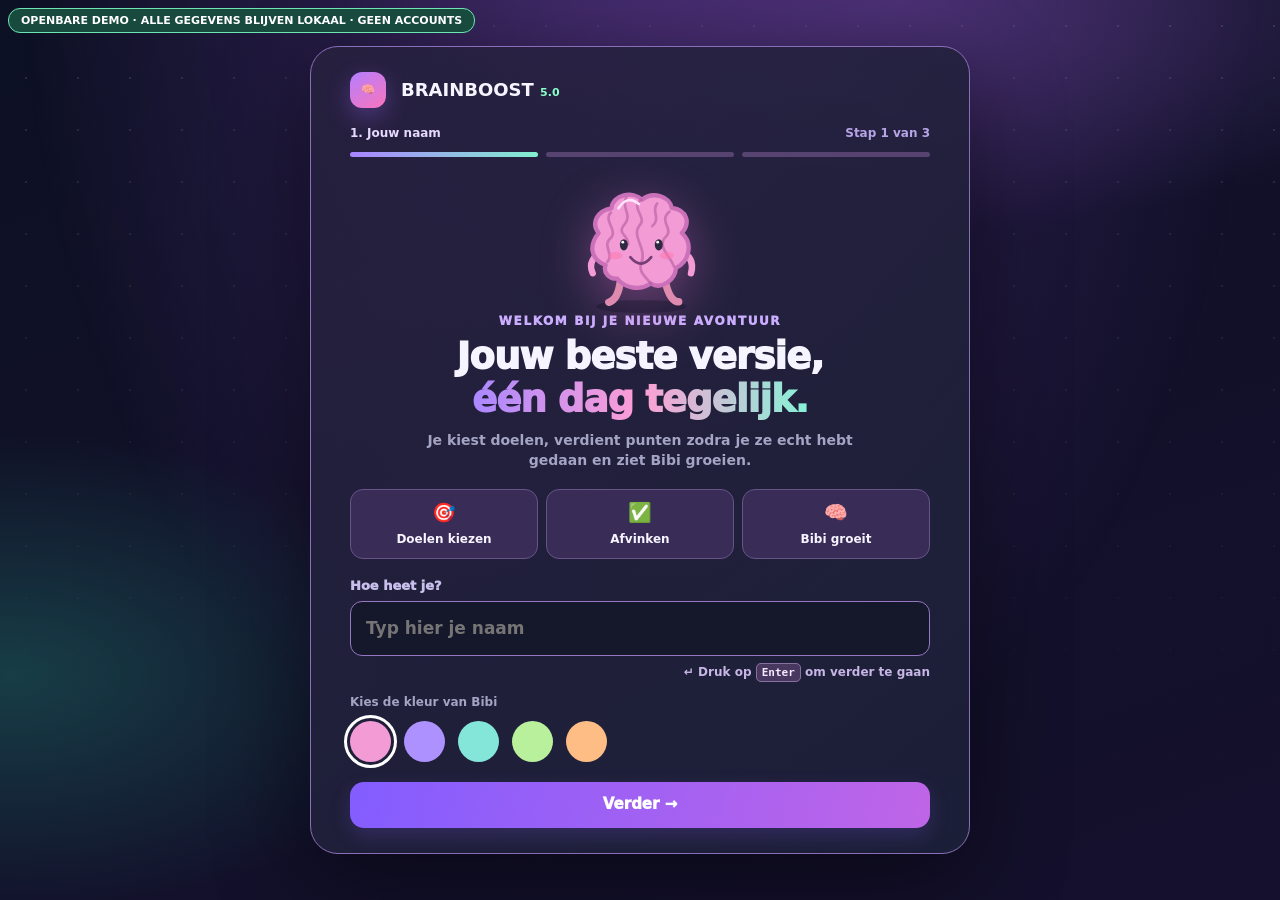
==== brainboost-demo/index.html @ 0ab645fa "Add standalone Brainboost 5.0 public demo, no account collection" ====
<!doctype html>
<html lang="nl">
<head>
<meta charset="utf-8">
<meta name="viewport" content="width=device-width,initial-scale=1,viewport-fit=cover">
<meta name="theme-color" content="#111022">
<meta name="description" content="BRAINBOOST 5.0 — Een avontuurlijke planner en gewoontegame met begrijpelijke streaks, beloningen en een persoonlijke startgids.">
<title>BRAINBOOST 5.0 — Presentatiedemo</title>
<link rel="icon" href="data:image/svg+xml,%3Csvg xmlns='http://www.w3.org/2000/svg' viewBox='0 0 64 64'%3E%3Crect width='64' height='64' rx='16' fill='%234e347c'/%3E%3Ctext x='32' y='45' font-size='40' text-anchor='middle'%3E%F0%9F%A7%A0%3C/text%3E%3C/svg%3E">
<style>


:root{--bg:#0f1020;--panel:#1d1d35;--panel2:#252442;--line:#343454;--txt:#f6f5ff;--dim:#a4a4c4;--vio:#9973ff;--pink:#ff79c2;--mint:#74eac5;--sun:#ffc66b;--red:#f584a2}
*{box-sizing:border-box}body{margin:0;color:var(--txt);background:radial-gradient(ellipse 60% 44% at 70% 0%,#362562 0%,transparent 68%),radial-gradient(ellipse 40% 45% at 0% 80%,#13364d 0%,transparent 80%),var(--bg);font:600 15px/1.45 Nunito,system-ui;min-height:100vh}button,input,select{font:inherit}button{cursor:pointer}button:focus-visible,input:focus-visible,select:focus-visible{outline:3px solid #ffc66b;outline-offset:2px}button:disabled{opacity:.45;cursor:not-allowed}h1,h2,h3,p{margin:0}h1{font-size:clamp(27px,4vw,38px);font-weight:1000;letter-spacing:-.9px}h2{font-size:23px;font-weight:1000;letter-spacing:-.4px}h3{font-size:17px;font-weight:900}.muted{color:var(--dim)}.small{font-size:12px}.chip{display:inline-flex;align-items:center;gap:6px;border:1px solid #5b506e;background:#28213f;border-radius:99px;padding:5px 12px;color:#e6d7ff;font-size:12px;font-weight:900}.pill{background:#302a51;padding:8px 14px;border-radius:40px;font-size:13px;display:inline-flex;gap:6px;align-items:center}.shell{max-width:1440px;margin:auto;display:grid;grid-template-columns:235px minmax(0,1fr);min-height:100vh}.sidebar{border-right:1px solid #ffffff13;background:#1010219a;padding:28px 16px 22px;position:sticky;top:0;height:100vh;display:flex;flex-direction:column;gap:28px}.brand{padding:4px 12px;font-size:21px;font-weight:1000;letter-spacing:-.6px}.brand b{background:linear-gradient(95deg,#ac81ff,#fb7cc1);color:transparent;background-clip:text}.brand-icon{background:linear-gradient(145deg,#b47eff,#fa75bc);display:inline-grid;place-items:center;width:36px;height:36px;border-radius:12px;margin-right:6px;box-shadow:0 8px 23px #a365ff55}.nav{display:grid;gap:8px}.nav button{border:0;background:transparent;color:#a7a4c6;text-align:left;padding:13px 15px;border-radius:14px;font-weight:900;display:flex;gap:11px;align-items:center}.nav button.active{background:linear-gradient(105deg,#54368d,#392b68);color:white;box-shadow:inset 3px 0 #c294ff}.nav button:hover:not(.active){background:#ffffff0b;color:#fff}.sidefooter{margin-top:auto;padding:16px;border:1px solid #6651955c;border-radius:18px;background:linear-gradient(130deg,#322344,#1a2d40)}main{padding:30px clamp(18px,4vw,55px) 100px;min-width:0}.header{display:flex;align-items:center;justify-content:space-between;gap:15px;margin-bottom:26px}.header-right{display:flex;gap:9px;align-items:center;flex-wrap:wrap}.avatar{width:40px;height:40px;display:grid;place-items:center;border-radius:13px;background:linear-gradient(140deg,#ff83ca,#a473ff);font-size:22px}.eyebrow{font-size:12px;color:#cbaeff;font-weight:1000;letter-spacing:1.6px;text-transform:uppercase;margin-bottom:6px}.sub{color:var(--dim);margin-top:5px}.layout{display:grid;grid-template-columns:minmax(0,1.55fr) minmax(290px,.9fr);gap:19px;margin:22px 0}.stack{display:grid;gap:18px}.card{background:linear-gradient(150deg,#24233cf0,#1b1b31f0);border:1px solid #45406280;border-radius:23px;padding:22px;box-shadow:0 15px 32px #00000023;min-width:0}.card-title{display:flex;justify-content:space-between;align-items:center;gap:12px;margin-bottom:16px}.card-title a{color:#c69bff}.button{border:0;border-radius:14px;padding:12px 19px;color:white;background:linear-gradient(105deg,#835dff,#bf65e7);font-weight:1000;box-shadow:0 8px 20px #8060f433;transition:transform .16s,filter .16s;display:inline-flex;gap:8px;align-items:center;justify-content:center}.button:hover{transform:translateY(-2px);filter:brightness(1.1)}.button.alt{background:#383454;box-shadow:none;border:1px solid #5f557f}.button.green{background:linear-gradient(105deg,#2abf9d,#40b4cf)}.button.ghost{background:transparent;color:#cbc0ee;box-shadow:none;border:1px solid #514969}.button.danger{background:#4a243c;color:#ffb6cb;box-shadow:none}.button.sm{font-size:12px;padding:8px 13px;border-radius:11px}.bar{height:13px;background:#16152d;border-radius:100px;overflow:hidden;box-shadow:inset 0 2px 4px #0004}.bar>div{height:100%;background:linear-gradient(90deg,#a16fff,#f17db5);border-radius:inherit;transition:width .55s cubic-bezier(.2,.8,.2,1);position:relative}.bar>div:after{content:'';position:absolute;inset:0;background:linear-gradient(90deg,transparent,#ffffff5d,transparent);animation:shine 3s infinite}.progress-num{font-size:29px;font-weight:1000;letter-spacing:-1px}.space{display:flex;justify-content:space-between;align-items:center;gap:8px}.brain-card{position:relative;overflow:hidden;text-align:center;background:radial-gradient(circle at 50% 35%,#5d3c86,#2a244b 60%,#222342);border:1px solid #685298;min-height:360px;display:flex;flex-direction:column;align-items:center;justify-content:center;gap:5px}.brain-card:before{content:'✦  ·   ✧    ·   ✦';position:absolute;top:25px;left:30px;color:#e5b4ff99;letter-spacing:30px;animation:twinkle 4s infinite}.brain-card:after{content:'';position:absolute;inset:auto 0 0;height:70px;background:linear-gradient(transparent,#4c376255);pointer-events:none}.mascot{width:min(265px,80%);margin:7px auto -10px;filter:drop-shadow(0 15px 26px #cd5ff266);animation:float 3.3s ease-in-out infinite;transform-origin:center}.mascot.jump{animation:jump .7s cubic-bezier(.2,.9,.2,1)}.brain-name{font-size:24px;font-weight:1000}.brain-caption{color:#dccbea;font-size:13px;max-width:245px}.health{margin-top:12px;width:86%;display:flex;gap:10px;align-items:center;color:#e6dff5;font-size:12px}.health .bar{flex:1;height:9px}.health .bar>div{background:linear-gradient(90deg,#59cdb4,#9afaaf)}.goal-list{display:grid;gap:11px}.goal{display:flex;gap:13px;align-items:center;background:#2a2945aa;border:1px solid #494467;border-radius:16px;padding:13px}.goal.done{border-color:#3c927b7d;background:#21483c66}.goal-icon{flex:0 0 45px;height:45px;border-radius:14px;background:#3a335d;display:grid;place-items:center;font-size:23px}.goal-info{min-width:0;flex:1}.goal-title{font-weight:1000;font-size:15px}.goal-info .bar{height:7px;margin-top:9px}.goal-side{display:flex;flex-direction:column;align-items:flex-end;gap:5px}.goal-side .button{white-space:nowrap}.statrow{display:flex;gap:9px;flex-wrap:wrap}.statbox{flex:1;min-width:110px;background:#2c2947;padding:15px;border-radius:14px}.statbox strong{font-size:21px;font-weight:1000;display:block}.statbox span{font-size:11px;color:var(--dim);font-weight:900}.upcoming{display:grid;gap:10px}.eventline{display:flex;gap:12px;align-items:center;padding:10px 4px;border-bottom:1px solid #ffffff12}.eventline .time{font-size:12px;width:64px;color:#bcadf9;font-weight:1000}.eventbar{height:38px;width:4px;border-radius:5px;background:var(--vio)}.eventline>div:nth-last-child(1){min-width:0}.tag{font-size:11px;background:#393254;padding:3px 9px;border-radius:20px;color:#c4b1e7}.weekday-strip{display:grid;grid-template-columns:repeat(7,minmax(0,1fr));gap:6px;margin:20px 0}.weekday{border:1px solid #47405e;color:#d8d0f2;background:#25223c;border-radius:16px;padding:12px 0;display:grid;gap:3px;text-align:center;justify-items:center}.weekday b{font-size:20px}.weekday small{font-size:11px}.weekday.selected{background:#8059e8;border-color:#bd91ff;color:white}.week-head{display:flex;gap:12px;align-items:center;justify-content:space-between}.empty{text-align:center;padding:24px;color:#a6a2c8;border:1px dashed #555071;border-radius:16px}.calendar-list{display:grid;gap:10px}.calendar-event{display:flex;gap:14px;border:1px solid #514966;background:#292641;padding:16px;border-radius:16px;align-items:center}.calendar-event .actions{margin-left:auto;display:flex;gap:6px}.iconbtn{border:1px solid #605779;background:#35304e;color:#e6dcfa;border-radius:10px;padding:6px 10px;font-weight:900}.charts{display:grid;grid-template-columns:repeat(7,1fr);align-items:end;gap:12px;height:160px;margin-top:15px}.chartcol{height:100%;display:flex;flex-direction:column;justify-content:flex-end;align-items:center;gap:7px}.chartbar{width:100%;max-width:47px;min-height:6px;border-radius:9px 9px 4px 4px;background:linear-gradient(0deg,#7151d6,#e474cf);box-shadow:0 0 15px #d26bd43a}.chartcol span{font-size:11px;color:#bbb4d6}.badges{display:grid;grid-template-columns:repeat(auto-fit,minmax(125px,1fr));gap:12px;margin-top:14px}.achievement{background:#292743;border:1px solid #514568;border-radius:17px;padding:18px 10px;text-align:center}.achievement .aicon{font-size:35px}.achievement.locked{filter:grayscale(.95);opacity:.55}.achtitle{font-weight:1000;margin-top:7px;font-size:13px}.achdesc{font-size:11px;color:var(--dim);margin-top:5px}.goal-manager{display:grid;gap:12px}.manager-line{display:flex;gap:12px;align-items:center;padding:14px;background:#272540;border-radius:14px;border:1px solid #494465}.manager-line .actions{margin-left:auto;display:flex;gap:7px}dialog{border:1px solid #7862ab;background:linear-gradient(140deg,#2a2545,#1b1d34);border-radius:24px;color:var(--txt);box-shadow:0 35px 100px #050512bc;width:min(480px,calc(100% - 28px));padding:0}dialog::backdrop{background:#060614c9;backdrop-filter:blur(5px)}.modalinner{padding:26px;display:grid;gap:14px}.field{display:grid;gap:6px}.field label{font-size:13px;font-weight:1000;color:#c9bfec}.field input,.field select{background:#15172a;border:1px solid #554d78;border-radius:12px;color:var(--txt);width:100%;padding:11px 13px;outline:none}.field input:focus,.field select:focus{border-color:#b38aff}.formrow{display:grid;grid-template-columns:1fr 1fr;gap:12px}.formactions{display:flex;justify-content:flex-end;gap:10px;margin-top:10px;flex-wrap:wrap}.notice{font-size:12px;color:#b8aed5}.onboard{min-height:100vh;max-width:900px;margin:auto;display:flex;flex-direction:column;justify-content:center;padding:30px}.onboard-head{text-align:center;margin-bottom:26px}.presetgrid{display:grid;grid-template-columns:repeat(auto-fit,minmax(200px,1fr));gap:10px}.preset{padding:18px;border:1px solid #51456b;border-radius:16px;background:#262440;color:var(--txt);text-align:left;display:flex;gap:10px;align-items:center}.preset.selected{border-color:#ab89ff;background:#403260}.preset .picon{font-size:26px}.onboard .card{max-width:860px;width:100%;margin:auto}.onboard-btn{display:flex;justify-content:space-between;align-items:center;gap:9px;margin-top:24px}.toast{position:fixed;z-index:100;top:22px;left:50%;transform:translate(-50%,-140px);padding:15px 24px;background:linear-gradient(110deg,#5d3ab5,#bf62bb);border:1px solid #d1a2ff;color:white;border-radius:17px;font-size:16px;font-weight:1000;box-shadow:0 15px 45px #0008;transition:transform .35s;pointer-events:none}.toast.show{transform:translate(-50%,0)}.confetti{position:fixed;z-index:99;left:50%;top:32%;width:10px;height:15px;border-radius:3px;pointer-events:none;animation:confetti .95s ease-out forwards}.mobile-nav{display:none}.xpfloat{position:fixed;pointer-events:none;z-index:200;top:35%;left:50%;color:#ffee8f;font-size:31px;font-weight:1000;text-shadow:0 6px 20px #000;animation:xp .95s forwards}@keyframes float{50%{transform:translateY(-10px)}}@keyframes twinkle{50%{opacity:.2}}@keyframes jump{0%,100%{transform:scale(1)}45%{transform:translateY(-25px) scale(1.12)}}@keyframes shine{0%{transform:translateX(-100%)}100%{transform:translateX(100%)}}@keyframes confetti{100%{transform:translate(var(--tx),var(--ty)) rotate(var(--rot));opacity:0}}@keyframes xp{100%{transform:translate(-50%,-100px);opacity:0}}@media(max-width:1050px){.layout{grid-template-columns:1fr 1fr}.goal{flex-wrap:wrap}.goal-side{margin-left:auto}}@media(max-width:780px){.shell{display:block}.sidebar{display:none}main{padding:20px 15px 100px}.mobile-nav{display:flex;position:fixed;bottom:0;left:0;right:0;justify-content:space-around;background:#151528f5;border-top:1px solid #62547e;padding:9px 5px max(11px,env(safe-area-inset-bottom));z-index:60;backdrop-filter:blur(15px)}.mobile-nav button{border:0;background:transparent;color:#9992b5;font-size:11px;font-weight:900;display:flex;flex-direction:column;align-items:center;gap:1px;padding:5px 8px}.mobile-nav button.active{color:#caa9ff}.mobile-nav button span{font-size:22px}.layout{grid-template-columns:1fr}.header{flex-wrap:wrap}.card{padding:17px}.brain-card{min-height:330px}.weekday-strip{gap:3px}.weekday{padding:11px 1px}.weekday b{font-size:16px}.week-head{flex-wrap:wrap}.formrow{grid-template-columns:1fr}.goal{flex-wrap:nowrap}.goal-side .button{font-size:11px;padding:8px 9px}.header-right .pill{font-size:11px;padding:7px}.statbox{min-width:90px}}
@media(prefers-reduced-motion:reduce){*,*:before,*:after{animation-duration:.01ms!important;transition-duration:.01ms!important}}

/* BRAINBOOST 2.1 — the game layer */
:root{--panel:#1f1e38;--panel2:#292644;--vio:#a87dff;--mint:#7bf2d0;--sun:#ffd27b}
body{background:radial-gradient(ellipse 55% 40% at 77% -3%,#3a245f9c,transparent 80%),radial-gradient(ellipse 38% 42% at 0% 90%,#14384d88,transparent 85%),#111022;}
body:before{content:"";position:fixed;inset:0;z-index:-1;opacity:.12;pointer-events:none;background-image:radial-gradient(#fff 1px,transparent 1px);background-size:52px 52px;mask-image:linear-gradient(to bottom,#000,transparent 90%)}
.sidebar{background:#111023e0}.brand{display:flex;align-items:center;font-size:18px;white-space:nowrap;gap:3px}.brand-icon{flex-shrink:0}.v2tag{margin-left:2px;color:#7ef0cf;background:#183c4e;border-radius:7px;padding:2px 4px;font-weight:1000}
.nav{gap:7px}.nav button{transition:background .2s,transform .2s}.nav button:hover{transform:translateX(2px)}.nav button.active{box-shadow:inset 3px 0 #e5b0ff,0 5px 23px #703aff1b}
.header{margin-bottom:20px}.header h1{font-size:clamp(26px,3.6vw,38px)}.header-right{justify-content:flex-end}.avatar{box-shadow:0 7px 24px #a673ff55}
.hero-banner{border:1px solid #9a75e77a;border-radius:22px;overflow:hidden;position:relative;background:linear-gradient(110deg,#55368c,#4c3270 45%,#224b5c);padding:22px 28px;display:flex;align-items:center;justify-content:space-between;gap:20px;box-shadow:0 15px 42px #45216c45}.hero-banner h2{margin-top:10px;font-size:clamp(19px,2.5vw,27px)}.hero-banner p{margin-top:5px;color:#e2d6ff}.floating-stars{font-size:32px;animation:float 3s infinite;white-space:nowrap;color:#cfffdf}.layout{grid-template-columns:minmax(0,1.52fr) minmax(305px,.95fr);align-items:start;margin-top:18px}
.card{background:linear-gradient(145deg,#262440ed,#1c1c34f2);border-color:#55507670;box-shadow:0 16px 40px #08071942;transition:border-color .2s}.card-title{align-items:center}.card-title h2{line-height:1.2}.card h2{font-size:21px}
.goal{transition:background .25s,border-color .25s,transform .2s}.goal:hover{transform:translateY(-1px);border-color:#8c76ac}.goal.skipped{opacity:.63}.goal .bar{height:7px;margin-top:8px}.goal-side{min-width:97px}.goal-side .button{white-space:nowrap}.goal-footer{display:flex;gap:9px;flex-wrap:wrap;margin-top:14px}.minor-btn{border:0;background:none;color:#a99ebd;font-weight:800;font-size:11px;padding:0 6px}.minor-btn:hover{color:white}.mini-success{font-size:10px;color:#87edca;font-weight:900}.section-separator{margin-top:19px;padding-top:17px;border-top:1px solid #ffffff14}.section-separator h3{font-size:15px}
.bibi-card{min-height:397px;background:radial-gradient(ellipse at 50% 35%,#7450ad77,#372959 49%,#25243f 100%);border-color:#8464b2;isolation:isolate}.brain-card:before{display:none}.brain-card:after{height:65px}.brain-badge{position:relative;z-index:3;display:inline-flex;border:1px solid #9681c6;background:#35264d;padding:6px 14px;border-radius:100px;font-size:12px;font-weight:1000;color:#ebd9ff}.room-ceiling{position:absolute;top:23px;left:28px;color:#ffcafa8c;font-size:20px;letter-spacing:24px;animation:twinkle 5s infinite}.brain-stars{position:absolute;top:70px;right:26px;color:#f4cefa88;font-size:18px;animation:float 4s infinite}.room-item{position:absolute;right:15px;bottom:76px;font-size:55px;transform:rotate(-10deg);z-index:2;filter:drop-shadow(0 9px 6px #130f2055)}.mascot{width:min(265px,89%);height:auto;max-height:265px;overflow:visible;margin:9px auto -8px;filter:drop-shadow(0 13px 25px #d76fbe6a);animation:float 3.3s ease-in-out infinite}.mascot.stage-4{filter:drop-shadow(0 0 30px #c2d3ff7c)}.mascot-body{animation:breathe 4s ease-in-out infinite;transform-origin:50% 85%;transform-box:fill-box}.mascot-arm{animation:armwave 2.6s ease-in-out infinite;transform-origin:100% 20%;transform-box:fill-box}.brain-eyes{transform-origin:50% 50%;transform-box:fill-box;animation:blink 5s infinite}.mascot.is-tired{filter:grayscale(.19)}.brain-name{font-size:26px;margin-top:6px}.brain-caption{line-height:1.45}.evo-meter{position:relative;z-index:2;display:flex;justify-content:space-between;width:88%;margin-top:11px;font-size:11px;font-weight:900;color:#d8c5eb}.health{position:relative;z-index:2}.bibi-card.compact{min-height:340px}
@keyframes breathe{50%{transform:scale(1.035,.985)}}@keyframes blink{0%,92%,100%{transform:scaleY(1)}94%{transform:scaleY(.08)}}@keyframes armwave{50%{transform:rotate(5deg)}}
.statrow{display:grid;grid-template-columns:repeat(2,minmax(0,1fr))}.statbox{min-width:0}.reward-button{width:100%;margin-top:15px;background:linear-gradient(110deg,#e07ec4,#9a75ff,#f0a871);box-shadow:0 9px 32px #b165e459}.reward-button:not(:disabled){animation:rewardpulse 3s infinite}.reward-button:disabled{opacity:.5}.reward-button:hover{filter:brightness(1.12)}@keyframes rewardpulse{50%{box-shadow:0 8px 34px #a775ff90}}
.panel-grid{display:grid;grid-template-columns:minmax(0,1.3fr) minmax(290px,.9fr);gap:18px;align-items:start}.panel-grid .stack{gap:18px}.week-head b{font-size:14px}.weekday{border-radius:13px}.weekday i{font-style:normal;font-size:7px;height:5px;color:#a887f7}.weekday.today-mark:not(.selected){border-color:#a888f7}.calendar-event{gap:12px}.calendar-event>div:nth-child(2){min-width:0}.calendar-event .eventbar{flex:0 0 5px}.event-buttons{display:flex;flex-wrap:wrap;gap:4px;max-width:180px;justify-content:end}.event-note{font-size:12px;color:#c8b2df;margin-top:4px}.done-check{color:#75edbc;border-color:#75edbc}.exam-row,.report-row{display:flex;align-items:center;justify-content:space-between;gap:13px;padding:14px 0;border-bottom:1px solid #ffffff15}.exam-row:last-child,.report-row:last-child{border-bottom:0}.exam-row .button{white-space:nowrap}.report-row b{color:#d4bcff;text-align:right}.tips{display:grid;gap:13px;margin-top:16px;color:#cdc3eb}.tips p{padding-left:8px;border-left:3px solid #8264a8;font-size:13px}.field select,.field textarea{background:#15172a;border:1px solid #554d78;border-radius:12px;color:var(--txt);width:100%;padding:11px 13px;outline:none}.field textarea{resize:vertical;font:inherit}.focus-panel .timer-display{font-size:clamp(48px,6vw,68px)}.timer-box{background:linear-gradient(120deg,#38275f,#242e56);border:1px solid #7462a1;border-radius:19px;padding:19px;display:grid;justify-items:center;gap:10px;margin-top:17px}.timer-display{font-size:48px;font-family:'Space Grotesk',Nunito,monospace;font-weight:700;font-variant-numeric:tabular-nums;letter-spacing:2px;color:#d8c9ff;text-shadow:0 0 20px #9a7dff75}.timer-box.compact{padding:10px;margin-top:12px}.timer-box.compact .timer-display{font-size:33px}.timer-actions{display:flex;gap:9px}.focus-modes{display:flex;gap:6px;margin:15px 0;flex-wrap:wrap}.focus-chip{border:1px solid #65547c;background:#2c2646;border-radius:10px;padding:9px 10px;color:#b6abd0;font-size:12px;font-weight:1000}.focus-chip.active{background:#7654d5;color:white;border-color:#b48aff}.focus-chip:disabled{opacity:.35}.focus-compact .card-title{margin-bottom:8px}
.quest-hero{display:flex;align-items:center;justify-content:space-between;gap:22px;min-height:160px;background:linear-gradient(118deg,#4e2e80,#272d60,#23515b);margin-bottom:18px;border-color:#745ab1}.quest-hero h2{font-size:clamp(22px,2.5vw,29px);max-width:530px}.quest-hero p{margin-top:10px}.quest-hero-art{font-size:75px;filter:drop-shadow(0 15px 15px #0006);animation:float 3.3s infinite}.mission-card{display:flex;align-items:center;gap:13px;background:#292643;border:1px solid #4c476e;border-radius:17px;padding:14px;margin-bottom:10px}.mission-card.claimed{background:#244b427c;border-color:#378c7c}.mission-icon{width:46px;height:46px;flex:0 0 46px;border-radius:16px;background:#403563;display:grid;place-items:center;font-size:23px}.mission-text{flex:1;min-width:0}.mission-text b{font-size:15px}.mission-text p{margin:3px 0 8px}.mission-progress{display:flex;align-items:center;gap:9px}.mission-progress span{font-size:11px;color:#d1b9ec;white-space:nowrap}.mission-progress .bar{height:7px;flex:1}.mission-reward{display:flex;flex-direction:column;align-items:flex-end;gap:4px;min-width:92px}.mission-reward span{font-size:12px;font-weight:1000;color:#f7d1f0}.mission-reward .button{padding:6px 10px;font-size:11px}.treasure-card{text-align:center;background:radial-gradient(circle at 40% 0%,#7046ae99,#30254a 65%,#232440);border-color:#9d6dcb}.treasure-card .bar{margin:10px 0}.treasure-symbol{font-size:80px;display:block;animation:float 3s infinite;filter:drop-shadow(0 16px 18px #ff6fca55)}.treasure-card h2{margin-bottom:11px}.treasure-card p{color:#d1c5e9;font-size:13px;margin-bottom:16px}.treasure-card .space{margin:7px 0}
.shop-grid{display:grid;grid-template-columns:repeat(2,minmax(0,1fr));gap:11px}.shop-item{display:flex;flex-direction:column;gap:7px;align-items:center;text-align:center;border:1px solid #504567;border-radius:16px;background:#2a2544;padding:16px 10px}.shop-item.equipped{background:#244a427d;border-color:#5fe4b0}.shop-emoji{font-size:45px;filter:drop-shadow(0 7px 8px #110d2266)}.shop-item strong{font-size:13px}.shop-item p{flex:1;font-size:11px}.shop-item .button{width:100%;padding:8px 6px}.evolutions{display:grid;gap:8px;margin-top:15px}.evolution{display:flex;align-items:center;gap:13px;padding:12px;background:#302746;border:1px solid #6b5684;border-radius:14px}.evolution>span{font-size:24px}.evolution>div:nth-child(2){flex:1}.evolution.locked{opacity:.49;filter:grayscale(.7)}
.stats-grid{display:grid;grid-template-columns:repeat(4,minmax(0,1fr));gap:12px;margin-bottom:17px}.statbox.big{padding:20px;border:1px solid #514666;background:linear-gradient(145deg,#2d254c,#222340);border-radius:19px}.statbox.big strong{font-size:clamp(19px,3vw,28px)}.chartbar.neutral{background:#665c7e!important;box-shadow:none}.charts.tall{grid-template-columns:repeat(14,minmax(0,1fr));height:160px;gap:6px}.charts.tall .chartcol span{font-size:10px}.heatmap{display:grid;grid-template-columns:repeat(10,1fr);gap:7px;margin-top:17px}.heat{width:100%;aspect-ratio:1;border-radius:7px;background:#302943;border:1px solid #483e65}.heat.perfect{background:#71ecc6;border-color:#b0ffe7}.heat.medium{background:#a88aff;border-color:#d4bfff}.heat.low{background:#765688}.heat.rest{background:#ffcd83}.heat.future{opacity:.2}.heat-legend{display:flex;align-items:center;gap:7px;margin-top:12px;font-size:10px;color:#c3b3de}.heat-legend .heat{width:13px;height:13px}.week-progress{margin-top:14px}.week-progress .bar{margin-top:9px;height:9px}.week-progress strong{font-size:13px}.goal-manager-item{display:flex;align-items:center;gap:12px;background:#2a2745;border:1px solid #514667;padding:12px;border-radius:16px}.goal-manager-item .goal-icon{flex:0 0 43px}.goal-manager-item b{font-size:14px}.setting-row{display:flex;justify-content:space-between;gap:12px;align-items:center;padding:15px 0;border-bottom:1px solid #ffffff12}.setting-row:last-child{border-bottom:0}.setting-row .button{flex-shrink:0}.app-footer{text-align:center;margin:45px 0 0;font-size:12px;color:#9188ab}.app-footer span{color:#be9cff}
.level-reveal,.chest-reveal{text-align:center;display:grid;justify-items:center;gap:11px}.chest-reveal .treasure-icon{font-size:100px;animation:float 2s infinite}.big-gradient{font-size:42px;font-weight:1000;background:linear-gradient(90deg,#8aefc2,#ffd9a5,#e49cff);background-clip:text;color:transparent}.level-reveal h2{font-size:36px;color:#ffe2a6}.chest-reveal h2{font-size:29px}.level-reveal p,.chest-reveal p{max-width:340px}.level-reveal .formactions,.chest-reveal .formactions{justify-content:center}
.onboard-bg{min-height:100vh;display:grid;place-items:center;padding:32px 15px;background:radial-gradient(ellipse at 50% -20%,#583388a6,transparent 70%)}.onboard-card{width:min(650px,100%);border:1px solid #896eb8;border-radius:28px;padding:25px clamp(18px,5vw,39px);background:linear-gradient(140deg,#27213fdc,#1c2038f4);box-shadow:0 30px 95px #0007}.onbrand{display:flex;align-items:center;gap:9px;font-weight:1000;font-size:18px}.onbrand span{font-size:11px;color:#8bffcb}.stepper{display:flex;gap:8px;margin:19px 0}.stepper span{height:5px;border-radius:5px;background:#56436f;flex:1}.stepper .active{background:linear-gradient(90deg,#a984ff,#81f0cf)}.on-hero{text-align:center;margin:10px 0 23px}.on-hero h1{font-size:clamp(28px,5vw,37px);line-height:1.15}.on-hero p{margin:12px auto;max-width:460px}.on-mascot{display:flex;justify-content:center}.on-mascot .mascot{margin:0 0 -7px;width:180px}.grad-text{background:linear-gradient(90deg,#a988ff,#fe9ed5,#86f2d6);color:transparent;background-clip:text}.color-choices{display:flex;gap:13px;margin:10px 0}.color-opt{border:3px solid transparent;border-radius:50%;height:41px;width:41px}.color-opt.selected{outline:3px solid #fff;outline-offset:3px}.preset-list{display:grid;gap:9px;margin:15px 0}.preset{padding:12px 16px}.preset>span{font-size:27px}.preset>div{flex:1}.preset>i{font-weight:1000;font-style:normal;font-size:19px}.preset.picked{background:#423365;border-color:#b28aff}.on-perks{display:flex;justify-content:center;gap:7px;flex-wrap:wrap;margin:14px 0}.on-perks span{background:#3d3258;border-radius:99px;padding:7px 13px;font-size:12px}.onboard-btn{margin-top:20px}
@media(max-width:1100px){.panel-grid{grid-template-columns:1fr}.stats-grid{grid-template-columns:repeat(2,minmax(0,1fr))}.hero-banner{padding:20px}.layout{grid-template-columns:1fr}.bibi-card{min-height:360px}}
@media(max-width:780px){.mobile-nav{gap:0;padding:7px 2px max(8px,env(safe-area-inset-bottom))}.mobile-nav button{flex:1;min-width:0;padding:4px 0;font-size:9px;line-height:1.2}.mobile-nav button span{font-size:19px}.header{gap:9px}.header-right{justify-content:flex-start}.header h1{font-size:29px}.hero-banner{padding:16px}.floating-stars{font-size:20px}.hero-banner .chip{font-size:10px}.hero-banner h2{font-size:21px}.hero-banner p{font-size:12px}.goal{gap:9px;padding:11px}.goal-icon{flex:0 0 39px;height:39px;font-size:20px}.goal-title{font-size:13px}.goal-info{flex-basis:130px}.goal-side{min-width:79px}.goal-side .button{padding:7px 9px;font-size:10px}.mission-card{gap:8px;padding:10px}.mission-icon{flex:0 0 38px;width:38px;height:38px;font-size:18px}.mission-text b{font-size:13px}.mission-reward{min-width:75px}.mission-reward .button{font-size:10px}.calendar-event{flex-wrap:wrap}.event-buttons{width:100%;max-width:none;justify-content:flex-end}.stats-grid{gap:7px}.statbox.big{padding:13px}.statbox.big strong{font-size:18px}.statbox.big span{font-size:10px}.shop-grid{grid-template-columns:repeat(2,minmax(0,1fr))}.quest-hero-art{font-size:48px}.hero-banner .floating-stars{display:none}}
@media(max-width:420px){.card{padding:13px}.formrow{grid-template-columns:1fr}.weekday{padding:9px 0}.weekday b{font-size:14px}.week-head{gap:5px}.week-head b{font-size:12px}.week-head .button{padding:7px 8px;font-size:10px}.goal{flex-wrap:wrap}.goal-info{flex-basis:calc(100% - 55px)}.goal-side{margin-left:49px;width:calc(100% - 49px);flex-direction:row;align-items:center}.goal-side .button{flex:1}.goal-footer .button{font-size:10px}.hero-banner .chip{padding:4px 8px}.header-right .pill{padding:6px}.onboard-card{padding:19px}.shop-grid{gap:7px}.shop-item{padding:13px 5px}.shop-item strong{font-size:12px}}
@media(prefers-reduced-motion:reduce){.mascot,.mascot-body,.brain-eyes,.mascot-arm,.reward-button,.floating-stars{animation:none!important}}

@keyframes breathe{0%,100%{transform:scale(var(--evo,1))}50%{transform:scale(calc(var(--evo,1) * 1.035),calc(var(--evo,1) * .985))}}


/* BRAINBOOST 2.1 — first run clarity and friendly, auditable streaks */
.hero-banner.hide-for-guide,.quiet-start{display:none!important}
.onboard-card{width:min(660px,100%)}.on-step-label{display:flex;justify-content:space-between;gap:10px;font-size:12px;color:#b7a5e7;margin-top:17px}.on-step-label strong{color:#e6dbff}.stepper{margin:9px 0 18px}.on-hero-compact{margin:3px 0 18px}.on-hero-compact .on-mascot .mascot{width:145px}.on-hero-compact p{margin:9px auto;font-size:14px}.on-how{display:grid;grid-template-columns:repeat(3,1fr);gap:8px;margin:12px 0 18px}.on-how>div{border:1px solid #675488;border-radius:13px;background:#392c57;padding:9px;display:flex;flex-direction:column;align-items:center;gap:5px;font-size:19px}.on-how b{font-size:12px;text-align:center}.onboard-card .field input#onname{font-size:17px;font-weight:900;padding:14px 15px;border-color:#9776c2}.enter-hint{color:#c8b6e6;text-align:right;font-size:12px;margin:8px 0}.enter-hint kbd{font:900 11px/1.5 monospace;border:1px solid #86709f;background:#48375f;border-radius:5px;padding:2px 5px;color:#f4e9ff}.on-tip{padding:13px 15px;background:#2d3351;border:1px solid #6d749b70;border-radius:14px;color:#dad7fb;font-size:13px;line-height:1.5;margin:13px 0}.on-selected{font-size:13px;color:#86efc9;font-weight:900}.on-instructions{display:grid;gap:11px;margin:15px 0}.on-instructions>div{display:flex;align-items:center;gap:13px;background:#302a4d;border:1px solid #705b91;border-radius:15px;padding:12px 13px}.on-instructions>div>span{flex:0 0 34px;height:34px;border-radius:50%;background:linear-gradient(125deg,#8d64ff,#52c9b2);display:grid;place-items:center;font-weight:1000}.on-instructions b{display:block;font-size:14px}.on-instructions p{font-size:12px;color:#cbbfe3;margin-top:2px}.onboard-btn{display:flex;gap:10px}.onboard-btn .on-next{flex:1}.help-trigger{border:1px solid #8874ae;color:#efe4ff;font-size:18px;font-weight:1000;cursor:pointer}.help-trigger:hover{filter:brightness(1.12)}.streak-head{border:1px solid #8b6182;color:#ffe5f1;font-weight:900;cursor:pointer}.streak-head:hover{background:#55334e}.streak-head-arrow{font-size:11px;opacity:.7}
.getting-started{margin-bottom:15px;background:linear-gradient(118deg,#3d3173 0%,#263d56 100%);border-color:#9685df}.start-top{display:flex;justify-content:space-between;align-items:center;gap:8px}.start-dismiss{font-size:12px}.start-head{display:flex;align-items:center;justify-content:space-between;gap:16px;margin:8px 0 16px}.start-head h2{font-size:clamp(21px,2.3vw,26px)}.start-head p{font-size:13px;color:#ddd5fa;margin-top:7px}.start-bubble{font-size:40px}.start-steps{display:grid;grid-template-columns:repeat(3,minmax(0,1fr));gap:9px}.start-step{background:#1e254b77;border:1px solid #8279a88c;border-radius:13px;padding:11px;display:flex;gap:8px;align-items:start}.start-step>span{background:#674faf;border-radius:50%;width:24px;height:24px;flex:0 0 24px;display:grid;place-items:center;font-size:12px;font-weight:1000}.start-step.current{border-color:#75eccc;background:#1f4a5670}.start-step b{font-size:12px;display:block;line-height:1.25}.start-step small{display:block;font-size:11px;color:#c5bde9;margin-top:4px;line-height:1.35}.start-actions{display:flex;flex-wrap:wrap;gap:9px;margin-top:15px}.start-actions .button{font-size:12px;padding:10px 13px}.hero-banner{min-height:94px;padding:14px 20px}.hero-banner h2{margin-top:5px}.hero-banner p{font-size:12px}.hero-banner .hero-cta{white-space:nowrap;border-color:#c8a6e0}.goal-highlight{outline:3px solid #80efd2;outline-offset:3px;scroll-margin-top:22px;animation:goalhighlight 1.6s ease}.goal-highlight .goal:first-of-type{border-color:#7ef4c7}@keyframes goalhighlight{0%,100%{box-shadow:0 0 0 #8ad9c000}50%{box-shadow:0 0 27px #75f1cd88}}
.streak-card{background:linear-gradient(135deg,#332645,#222c46);border:1px solid #9777a5}.streak-card .card-title{margin-bottom:8px}.help-round{width:30px;height:30px;border-radius:50%;background:#49385e;color:#e9d3ff;border:1px solid #8d6c9c;font-weight:900}.streak-main{display:flex;justify-content:space-between;gap:10px;align-items:center}.streak-main strong{font-size:40px;letter-spacing:-2px;line-height:1.1;color:#ffe0a4}.streak-main strong small{font-size:14px;letter-spacing:0;font-weight:800;color:#ded1ef}.streak-flame{font-size:42px;filter:drop-shadow(0 6px 12px #df8d7470)}.streak-status{font-size:12px;line-height:1.5;color:#d9cbed;min-height:39px;margin:9px 0 13px}.streak-status.done{color:#8ff6c5}.streak-status.paused{color:#ffe0a7}.streak-week{display:grid;grid-template-columns:repeat(7,minmax(0,1fr));gap:6px}.streak-day{text-align:center;background:#2a2a47;border:1px solid #55516e;border-radius:11px;padding:8px 2px;min-width:0}.streak-day small{display:block;font-size:10px;color:#afa7c5;font-weight:900}.streak-day b{display:grid;place-items:center;margin:5px auto 0;width:26px;height:26px;border-radius:50%;background:#443858;font-size:16px}.streak-day.done{border-color:#47b898;background:#1b53495c}.streak-day.done b{background:#38a98e;color:#f2fff8}.streak-day.missed b{background:#613449;color:#ffb4c5}.streak-day.paused b{color:#ffdb9a;background:#68543e}.streak-day.current-day{box-shadow:inset 0 -2px #dcc3ff}.streak-milestone{margin:17px 0 8px;font-size:12px}.streak-milestone strong{color:#ffe4a3}.streak-card .bar>div{background:linear-gradient(90deg,#f8b86d,#fe7dac)}.streak-footer{display:flex;justify-content:space-between;gap:10px;margin:14px 0 4px;font-size:11px;color:#d3c0e2}.weekly-tip{border-top:1px solid #ffffff16;font-size:11px;color:#bddfd3;padding-top:11px;margin-top:10px;line-height:1.5}.streak-claim{font-size:12px;margin-top:13px}.streak-link{display:block;margin:12px 0 0 auto;background:none;border:0;color:#d6b5ff;font-size:12px;font-weight:900}.streak-link:hover{text-decoration:underline}.stats-streak-intro{display:grid;grid-template-columns:minmax(0,1fr) minmax(0,1.1fr);align-items:stretch;gap:18px;margin-bottom:18px}.stats-streak-intro>.card{height:100%}.stats-streak-rules>p{font-size:13px;line-height:1.55;margin:10px 0}.stats-streak-rules .report-row{padding:11px 0;font-size:13px}.stats-streak-rules .notice{margin:14px 0}.help-modal>h2{margin:8px 0}.help-modal>.muted{margin-bottom:12px}.help-list{display:grid;gap:10px;margin:12px 0}.help-list>div{background:#322c4e;border:1px solid #524b78;border-radius:13px;padding:12px 13px;font-size:13px}.help-list b{color:#f5e8ff}.help-list p{margin-top:5px;color:#c7bce1;font-size:12px}.extras-card{opacity:.96}
@media(max-width:1100px){.stats-streak-intro{grid-template-columns:1fr}}
@media(max-width:780px){.start-steps{grid-template-columns:1fr}.start-step{padding:9px 11px}.start-step small{margin-top:2px}.start-head{margin-bottom:13px}.hero-banner{flex-wrap:wrap;gap:10px}.hero-banner .hero-cta{padding:8px 12px}.start-bubble{font-size:30px}.streak-week{gap:4px}.streak-day{padding:5px 1px}.streak-day b{width:23px;height:23px}.streak-main strong{font-size:34px}.start-actions .button{flex:1}.on-how{gap:6px}.on-how b{font-size:11px}}
@media(max-width:420px){.on-instructions>div{padding:10px}.on-hero-compact .on-mascot .mascot{width:125px}.on-how>div{padding:7px 4px}.on-selected{font-size:12px}.start-head h2{font-size:20px}.start-actions .button{font-size:11px}.streak-status{font-size:11px}.streak-footer{flex-wrap:wrap}.stats-streak-rules{padding:15px}}


/* 2.1.1 — Browsers that block scripts can now display a readable explanation. */
#script-check{display:grid;place-items:center;min-height:100vh;padding:24px;position:relative;z-index:4}
.compat-note{max-width:560px;background:#27223f;border:1px solid #876caa;border-radius:24px;padding:26px;text-align:center;color:#f6f5ff;box-shadow:0 20px 75px #0006}
.compat-note h2{margin:0 0 10px;font-size:24px}.compat-note p{font-size:15px;color:#d7cbea;line-height:1.65}
.compat-note strong{color:#a5f4d9}


/* Brainboost 2.2 — Adventure and gamefeel */
:root{--vio:#9b7bff;--pink:#ff86d5;--mint:#80efd0}
body{background:radial-gradient(ellipse 48% 30% at 58% 0%,#4a29799c 0%,transparent 85%),radial-gradient(ellipse 60% 50% at 90% 65%,#152b52aa,transparent 84%),var(--bg)}
.shell main{max-width:1380px}
.sidebar{background:#100f22d4}
.sidebar .brand{letter-spacing:-.9px}
.button:active{transform:translateY(0) scale(.96)}
.goal{transition:transform .22s ease,border-color .22s ease,box-shadow .22s ease}
.goal:hover{border-color:#8a6ac8;transform:translateY(-1px)}
.goal-highlight{outline:3px solid #88efc2!important;box-shadow:0 0 0 6px #88efc233!important}
.goal.done{box-shadow:inset 4px 0 #57d9aa}
.bibi-card{background:radial-gradient(circle at 50% 36%,#9267d570,#4a325e7d 53%,#1f2548 100%);border:1px solid #8c69d4}
.bibi-card .brain-name{margin-top:3px}
.bibi-card .mascot{filter:drop-shadow(0 24px 18px #e66ee04a)}
.buddy-talk{position:relative;z-index:2;border-radius:13px;border:1px solid #aa8dc280;background:#292340c9;color:#e9dcff;font-size:12px;line-height:1.45;max-width:270px;padding:9px 13px;margin:3px 10px 7px;box-shadow:0 7px 18px #0905214d}
.buddy-pop{animation:buddy-pop .35s ease-out}
@keyframes buddy-pop{0%{transform:scale(.88);opacity:.4}70%{transform:scale(1.045)}100%{transform:scale(1);opacity:1}}
.buddy-hifive{background:linear-gradient(95deg,#643fdc,#9b57d9);font-size:12px;padding:8px 16px;margin:2px auto 8px;box-shadow:0 6px 18px #8058cf66;border:1px solid #ab81f3}
.bibi-card .health{margin-top:10px}
.day-quest{margin:0 0 18px;padding:23px 25px 18px;background:radial-gradient(ellipse 56% 90% at 100% 0%,#42c9b644,transparent),linear-gradient(110deg,#482776,#303d79 68%,#20585f);border:1px solid #8f7ce4;box-shadow:0 19px 48px #120b3f52,inset 0 1px 0 #ffffff33;overflow:hidden;position:relative}
.day-quest:after{content:'✦  ✧   ✦';position:absolute;right:24px;top:43px;font-size:19px;color:#d7eaff8a;letter-spacing:20px;pointer-events:none}
.quest-topline{display:flex;justify-content:space-between;align-items:center;gap:12px;margin-bottom:13px;position:relative;z-index:2}
.quest-topline .eyebrow{color:#baffeb;margin:0}.quest-topline .chip{background:#1b274c88;color:#f6ebff;border-color:#ffffff40}
.quest-main{display:flex;align-items:center;justify-content:space-between;gap:16px;position:relative;z-index:2}
.quest-leading{display:flex;align-items:center;gap:16px;min-width:0}.quest-leading h2{font-size:clamp(20px,2.6vw,29px);line-height:1.2}.quest-leading p{color:#ddd6f7;font-weight:700;font-size:13px;margin-top:5px;max-width:460px}
.quest-emblem{font-size:39px;display:grid;place-items:center;flex:0 0 62px;height:62px;background:#ffffff24;border:1px solid #ffffff4f;box-shadow:inset 0 1px 0 #fff3,0 4px 20px #ad9fff35;border-radius:18px;animation:float 3s ease-in-out infinite}
.quest-big-cta{flex-shrink:0;max-width:275px;text-align:center;min-height:49px;white-space:normal;padding:10px 16px;box-shadow:0 13px 28px #0ca89766}
.quest-steps{display:grid;grid-template-columns:repeat(3,minmax(0,1fr));gap:9px;margin:19px 0 11px;position:relative;z-index:2}
.quest-step{display:grid;grid-template-columns:30px minmax(0,1fr);grid-template-rows:auto auto;align-items:center;gap:0 7px;background:#17204963;border:1px solid #c5bbff42;border-radius:13px;padding:10px;min-width:0;color:#b9b7d5}
.quest-step>span{grid-row:span 2;display:grid;place-items:center;border-radius:9px;width:30px;height:30px;background:#332c62;font-weight:1000;font-size:14px;color:#d9c6ff}
.quest-step>b{font-size:12px;white-space:nowrap;overflow:hidden;text-overflow:ellipsis;color:#f7f3ff}
.quest-step>small{font-size:11px;color:#c9bfe1}
.quest-step.reached{border-color:#7aeacba6;background:#215b6580;color:white}
.quest-step.reached>span{background:linear-gradient(130deg,#8afadd,#c1ff8a);color:#183b45}
.day-bottom{display:flex;align-items:center;justify-content:space-between;gap:10px;margin-top:11px;position:relative;z-index:2}
.day-bottom>div{display:flex;align-items:center;gap:10px;flex-wrap:wrap}
.day-bottom .muted{color:#e8def8}
.day-bottom .minor-btn{color:#d8f8ef;text-decoration:underline;text-underline-offset:3px}
.star-pips{display:inline-flex;gap:3px;color:#685a8e;font-size:18px}
.star-pips span.lit{color:#fff1a9;filter:drop-shadow(0 0 7px #ffdc7e8a)}
.reward-pulse{border:1px solid #d8b46a60;background:linear-gradient(125deg,#302748,#262a46)}
.reward-progress{display:flex;gap:15px;align-items:center}
.reward-progress strong{font-size:14px}
.gift-symbol{flex:0 0 62px;height:62px;display:grid;place-items:center;font-size:37px;border:1px solid #f9d09a7b;background:linear-gradient(135deg,#624183,#554269);border-radius:18px;box-shadow:0 5px 16px #ad8eff4f;animation:float 3.8s infinite}
.reward-full{width:100%;margin-top:14px}.reward-dots{display:flex;gap:7px;margin-top:10px}
.reward-dot{width:21px;height:8px;border:1px solid #705b79;border-radius:99px;background:#1a1730}
.reward-dot.fill{background:#ffe0a3;box-shadow:0 0 9px #ffc86b75}
.score-mini{background:#29253e}
.tiny-focus-action{display:flex;gap:8px;align-items:center;flex-wrap:wrap;margin:12px 0}
.tiny-focus-action .button{background:linear-gradient(115deg,#16ac9d,#31b4c1)}
.journey-card{margin-bottom:19px;background:radial-gradient(ellipse at 85% 0%,#8a60db48,transparent 55%),#24233e;overflow:hidden;border:1px solid #685fa5}
.journey-description{margin-bottom:18px}
.path-line{display:grid;grid-template-columns:repeat(6,minmax(0,1fr));position:relative;gap:7px;z-index:0;margin-top:8px}
.path-line:before{content:'';position:absolute;z-index:-1;left:8%;right:8%;top:26px;height:4px;background:linear-gradient(90deg,#85e3c4,#a27bff,#4f4872);border-radius:30px}
.path-node{text-align:center;min-width:0;display:grid;justify-items:center;gap:6px;position:relative}
.path-orb{width:55px;height:55px;border-radius:18px;display:grid;place-items:center;background:linear-gradient(135deg,color-mix(in srgb,var(--world-color) 45%,#282345),#25243e);box-shadow:0 6px 16px #0003;border:1px solid var(--world-color);font-size:27px;transition:transform .22s ease}
.path-node.playing .path-orb{transform:translateY(-4px) scale(1.08);box-shadow:0 0 28px color-mix(in srgb,var(--world-color) 55%,transparent),0 4px 15px #0003}
.path-node.locked .path-orb{filter:grayscale(.85);opacity:.48;border-color:#6a6381}
.path-node.locked{opacity:.75}
.path-node b{font-size:11px;color:#f2eaff;line-height:1.2}
.path-node small{font-size:10px;color:#bcb3d0}
.app-footer{opacity:.75}
@media(max-width:900px){.quest-main{flex-wrap:wrap}.quest-big-cta{max-width:none;width:100%}}
@media(max-width:780px){.day-quest{padding:15px}.quest-leading{gap:10px}.quest-leading h2{font-size:21px}.quest-leading p{font-size:12px}.quest-emblem{flex:0 0 48px;height:48px;font-size:29px}.quest-topline .chip{font-size:10px;padding:5px 7px}.quest-step{padding:7px 5px;grid-template-columns:21px 1fr;gap:0 4px}.quest-step>span{width:21px;height:26px;border-radius:8px;font-size:11px}.quest-step>b{font-size:10px}.quest-step>small{font-size:9px}.day-bottom .muted{font-size:10px}.path-line{grid-template-columns:repeat(3,minmax(0,1fr));row-gap:20px}.path-line:before{display:none}.path-orb{width:49px;height:49px}.bibi-card .buddy-talk{max-width:300px}}
@media(max-width:390px){.quest-emblem{display:none}.quest-steps{gap:4px}.quest-step{padding:6px 4px}.quest-step>span{display:none}.quest-step{grid-template-columns:1fr}.quest-step>b{font-size:10px}}
@media(prefers-reduced-motion:reduce){.quest-emblem,.gift-symbol{animation:none!important}}


/* BRAINBOOST 3.0 — premium arcade layer. Offline, no external dependencies. */
:root{--mint:#79efc7;--vio:#a785ff;--panel:#211d39;--panel2:#2d254a}
body{background:radial-gradient(circle at 77% -18%,#63388b66 0,transparent 43%),radial-gradient(circle at 4% 70%,#123d5369 0,transparent 36%),#0e1023}
.card{border-color:#70609455;box-shadow:0 16px 45px #0707163d,inset 0 1px #fff1}
.sidebar{background:linear-gradient(180deg,#18162f 0%,#131226 85%)}
.brand b{font-size:21px}
.button{transition:transform .16s ease,box-shadow .16s ease,filter .16s ease}
.button:active{transform:scale(.97)}
.v3-dashboard-hero{position:relative;overflow:hidden;min-height:340px;display:grid;grid-template-columns:minmax(0,1.3fr) minmax(230px,.85fr);gap:16px;padding:28px 28px;background:radial-gradient(ellipse 54% 95% at 84% 40%,#7543a76b,transparent 92%),linear-gradient(115deg,#292044,#211a39 62%,#352552);border:1px solid #b18afa6b}
.v3-dashboard-hero:before{content:'';position:absolute;inset:0;background:linear-gradient(100deg,transparent,#ffffff08 45%,transparent 55%);pointer-events:none}
.hero-stars{position:absolute;top:20px;right:50px;font-size:26px;color:#f4cfff9c;letter-spacing:24px;animation:twinkle 5s linear infinite}
.v3-hero-left{position:relative;z-index:1;display:flex;flex-direction:column;justify-content:center;align-items:flex-start;gap:14px}
.v3-hero-left h2{font-size:clamp(27px,3.1vw,41px);line-height:1.08;letter-spacing:-1px;max-width:650px}
.v3-hero-left>p{color:#cfc2e8;max-width:565px;line-height:1.65}
.v3-hero-left>.eyebrow{margin:0}
.hero-scores{display:flex;gap:8px;flex-wrap:wrap}
.hero-scores span{border:1px solid #b298eb4c;background:#ffffff0e;border-radius:99px;padding:6px 11px;font-size:12px}
.v3-primary-action{padding:14px 23px;font-size:14px;text-align:left}
.hero-footnote{color:#b5a4d0;font-size:11px}
.v3-hero-brain{position:relative;display:flex;flex-direction:column;align-items:center;justify-content:center;gap:2px;z-index:1}
.v3-hero-bibi{filter:drop-shadow(0 14px 30px #ff79c15f);max-height:220px}.v3-hero-bibi .mascot{width:220px;max-width:100%;height:220px;margin:auto}
.v3-hero-speech{font-size:12px;border-radius:16px;padding:10px 13px;background:#fff;box-shadow:0 7px 22px #0a061d5a;color:#55406c;text-align:center;max-width:210px;position:relative}
.v3-quickstats{display:grid;grid-template-columns:repeat(3,minmax(0,1fr));gap:14px;margin:14px 0 22px}
.v3-quickstat{padding:16px;display:flex;flex-direction:column;gap:5px;min-height:115px}
.v3-quickstat>span{font-size:12px;color:#bdacd8;font-weight:900}
.v3-quickstat>b{font-size:21px;line-height:1.1;color:#f7f3ff}
.v3-quickstat small{font-size:11px;color:#b8a6d1}.v3-quickstat .bar{height:8px}
.v3-duo{display:grid;grid-template-columns:minmax(0,1.34fr) minmax(300px,.88fr);gap:18px}
.v3-duo>.stack{min-width:0}
.v3-dashboard-lower .boss-card{order:0}
.boss-card{padding:22px;background:linear-gradient(155deg,#292244,#1c1c35)}
.boss-card-head{display:flex;justify-content:space-between;gap:8px;align-items:start}.boss-card-head .eyebrow{color:#ffc0da}
.boss-card-head h2{font-size:22px;margin:3px 0}
.boss-stage{height:190px;margin:14px 0;position:relative;overflow:hidden;border-radius:20px;background:radial-gradient(ellipse at 50% 72%,color-mix(in srgb,var(--boss-theme),transparent 63%),transparent 63%),linear-gradient(140deg,#171832,#272244);display:flex;align-items:center;justify-content:center;isolation:isolate}
.boss-stage:after{content:'';position:absolute;bottom:-25%;left:15%;right:15%;height:55%;border:1px solid #c7a2ed65;border-radius:50%;background:#ad7bf01a;transform:rotateX(60deg);z-index:-1}
.boss-halo{position:absolute;width:180px;height:180px;border:1px dashed #ffcbfa88;border-radius:50%;box-shadow:0 0 40px #c985e534;animation:spin 18s linear infinite}
.boss-monster{font-size:93px;filter:drop-shadow(0 14px 10px #09071a99);animation:bossfloat 3s ease-in-out infinite;position:relative;z-index:2}
.boss-attack{position:absolute;bottom:8px;left:0;right:0;text-align:center;font-size:12px;font-weight:900;color:#ffe4fa;z-index:2}
.hp-label{display:flex;justify-content:space-between;font-size:12px;font-weight:900;margin:0 0 6px}.hp-label span{color:#e3c4e0}
.boss-health{height:13px;background:#141327;border:1px solid #6e526d;border-radius:12px;overflow:hidden}.boss-health>div{height:100%;transition:width .6s;box-shadow:0 0 22px var(--boss-theme)}
.boss-help{margin:13px 0;line-height:1.5}.boss-cta{width:100%;margin-top:4px}.victory-tag{border-radius:12px;padding:12px;background:#1e564748;color:#9affd0;font-weight:900}
@keyframes spin{to{transform:rotate(360deg)}}@keyframes bossfloat{0%,100%{transform:translateY(5px) rotate(-4deg)}50%{transform:translateY(-10px) rotate(5deg)}}
.arena-intro,.world-welcome{margin-bottom:20px;display:flex;justify-content:space-between;align-items:center;gap:18px}.arena-intro{display:block}
.arena-intro h2,.world-welcome h2{font-size:clamp(23px,3vw,30px);line-height:1.16;margin-bottom:7px}.arena-intro p,.world-welcome p{color:#c9bfdc;max-width:650px}
.boss-full .boss-stage{height:270px}.boss-full .boss-monster{font-size:125px}.boss-full .boss-halo{width:220px;height:220px}
.damage-grid{display:grid;grid-template-columns:repeat(3,1fr);gap:8px;margin:16px 0}.damage-grid>div{border-radius:14px;background:#ffffff0c;padding:11px 7px;display:grid;text-align:center;gap:2px}
.damage-grid b{font-size:18px}.damage-grid span{font-size:11px;color:#e5daff}.damage-grid small{font-size:10px;color:#b6a9d0}
.boss-choices{display:grid;gap:9px;margin-top:15px}.boss-choice{width:100%;text-align:left;display:flex;align-items:center;gap:13px;background:#ffffff08;border:1px solid #52416c;border-radius:16px;padding:12px;color:inherit}.boss-choice.chosen{border:2px solid #a18df7;background:#654b962b}.boss-choice:disabled{opacity:.7}.boss-choice-emoji{font-size:29px;width:45px;text-align:center}.boss-choice>span:nth-child(2){display:grid;gap:3px;flex:1}.boss-choice small{font-size:11px;color:#bcb0d6}.boss-choice:hover:not(:disabled){background:#8272d226}
.v3-instructions{display:grid;gap:13px;margin:16px 0}.v3-instructions>div{display:flex;gap:13px;align-items:start}.v3-instructions>div>span{flex:0 0 32px;height:32px;display:grid;place-items:center;border-radius:12px;background:#9770ff;color:white;font-weight:1000}.v3-instructions p{color:#cfc5de;font-size:13px}.v3-instructions p strong{color:white}
.v3-inline-buttons{display:flex;gap:8px;flex-wrap:wrap;margin-top:12px}.v3-missionline{padding:12px 0;border-bottom:1px solid #ffffff10;display:flex;gap:12px;justify-content:space-between;align-items:center}.v3-missionline:last-child{border:0}.v3-missionline>div{min-width:0;flex:1}.v3-missionline .bar{width:90px}
.world-main{padding:12px}.world-scene{position:relative;height:300px;overflow:hidden;background:radial-gradient(ellipse at 50% 75%,color-mix(in srgb,var(--scene-color),transparent 76%),transparent 75%),linear-gradient(165deg,#232547,#262247);border-radius:18px;isolation:isolate}
.world-sun{position:absolute;right:13%;top:13%;width:95px;height:95px;background:#f9e9b4;border-radius:50%;box-shadow:0 0 65px #e5c8ff75}
.world-cloud{position:absolute;background:#ffffff25;width:120px;height:34px;border-radius:40px;left:9%;top:14%;animation:cloudmove 10s ease-in-out infinite alternate}.world-cloud.two{left:70%;top:36%;transform:scale(.6);animation-delay:-4s}
.world-island{position:absolute;left:17%;top:40%;width:66%;height:54%;background:#8b69a4;clip-path:polygon(2% 13%,98% 13%,82% 55%,61% 98%,42% 96%,15% 60%);filter:drop-shadow(0 20px 20px #000a)}
.world-plate{position:absolute;left:0;right:0;top:0;height:55%;border-radius:50%;background:linear-gradient(#a2f0a0,#53a590);border:6px solid #aff8c9}
.world-grass{position:absolute;left:6%;right:6%;top:5%;height:35%;border:1px solid #e4ffd366;border-radius:50%}
.world-tree{position:absolute;top:13%;font-size:39px;left:8%;filter:drop-shadow(0 5px 3px #155b4588)}.world-tree.tree-two{left:76%;top:22%;font-size:30px}
.world-bibi{position:absolute;z-index:3;left:35%;top:-13%;width:150px;filter:drop-shadow(0 9px 14px #3920539e)}.world-bibi .mascot{height:146px;width:146px}
.world-building{position:absolute;font-size:35px;z-index:4;filter:drop-shadow(0 5px 3px #0008)}
.world-spark{position:absolute;color:#ffdbff;font-size:30px;animation:twinkle 3s ease-in-out infinite}.world-spark.a{left:19%;top:20%}.world-spark.b{right:22%;top:8%;animation-delay:1.3s}
.world-scene-title{position:absolute;z-index:5;bottom:14px;left:18px;padding:6px 15px;border:1px solid #c1a9ef47;background:#17132aab;backdrop-filter:blur(9px);border-radius:99px;font-size:12px;font-weight:900}
.world-stats{display:flex;gap:12px;justify-content:space-around;flex-wrap:wrap;font-size:12px;color:#cac1e4;padding:12px 6px 4px}
.mini-world-art .world-scene{height:145px}.mini-world-art .world-scene .world-bibi{transform:scale(.6);transform-origin:50% 20%}.mini-world-art .world-scene .world-sun{transform:scale(.55)}.mini-world-art .world-scene-title{bottom:5px}
.next-island .button{margin-top:12px;width:100%}
.build-grid{display:grid;gap:10px;max-height:570px;overflow:auto}.build-item{border:1px solid #54436f;border-radius:16px;padding:12px;display:flex;align-items:center;gap:10px;background:#ffffff06}.build-item.built{border-color:#76c9aa69;background:#1f6c4d1a}.build-item>span:first-child{font-size:27px;flex:0 0 38px}.build-item>div{flex:1;min-width:0;display:grid;gap:3px}.build-item small{color:#baaed4;font-size:11px}.build-item>.button,.build-item>.chip{flex-shrink:0}
@keyframes cloudmove{to{translate:32px 3px}}
@media(max-width:1080px){.v3-dashboard-hero{grid-template-columns:minmax(0,1fr) minmax(190px,.7fr)}.v3-hero-left h2{font-size:30px}.v3-duo{grid-template-columns:minmax(0,1fr)}.v3-dashboard-lower{grid-template-columns:minmax(0,1fr) minmax(290px,.8fr)}}
@media(max-width:760px){.v3-dashboard-hero{grid-template-columns:1fr;gap:12px;padding:22px}.v3-hero-left h2{font-size:29px}.v3-hero-brain{display:grid;grid-template-columns:125px 1fr;gap:8px;align-items:center;text-align:left}.v3-hero-bibi .mascot{width:125px;height:125px}.v3-hero-speech{font-size:12px;max-width:none}.v3-hero-brain .button{grid-column:2;width:max-content;margin-top:-50px;align-self:end}.v3-quickstats{grid-template-columns:repeat(3,minmax(0,1fr));gap:7px}.v3-quickstat{padding:11px;min-height:95px}.v3-quickstat>b{font-size:15px}.v3-quickstat span{font-size:10px}.v3-dashboard-lower{grid-template-columns:1fr}.boss-stage{height:175px}.world-scene{height:260px}.arena-intro,.world-welcome{display:block}.world-welcome>.chip{margin-top:12px}}
@media(max-width:420px){.v3-dashboard-hero{padding:17px}.v3-hero-left h2{font-size:26px}.hero-scores{gap:5px}.hero-scores span{font-size:10px;padding:5px 7px}.v3-quickstat b{font-size:13px}.v3-hero-brain{grid-template-columns:110px 1fr}.v3-hero-bibi .mascot{width:110px;height:110px}.v3-hero-speech{padding:8px}.v3-quickstat small{font-size:9px}.damage-grid{gap:5px}.damage-grid b{font-size:14px}}
@media(prefers-reduced-motion:reduce){.boss-halo,.boss-monster,.world-cloud{animation:none!important}}

.v3-dashboard-lower>.stack{align-content:start;grid-auto-rows:max-content}
.world-switcher{display:flex;gap:7px;overflow:auto;padding:1px 0 15px;scrollbar-width:thin}.world-tab{flex-shrink:0;border-radius:99px;border:1px solid #625184;background:#ffffff09;color:#eee2ff;padding:8px 12px;font-size:12px;font-weight:900}.world-tab.chosen{background:linear-gradient(110deg,#7754cf,#b55fb8);border-color:#d8baff}.world-tab:disabled{opacity:.42;cursor:default}
.world-island{z-index:1}.world-bibi{left:42%;top:33%;z-index:3}.world-bibi .mascot{animation:float 3.3s ease-in-out infinite}
.boss-beast{position:relative;display:flex;flex-direction:column;align-items:center;justify-content:center;height:150px;width:170px;font-size:16px}.boss-beast .beast-hat{position:absolute;z-index:3;top:-10px;font-size:52px;filter:drop-shadow(0 5px 4px #0006)}.boss-beast .beast-body{position:relative;top:20px;width:130px;height:113px;display:flex;gap:27px;align-items:center;justify-content:center;border-radius:48% 48% 44% 44%;background:linear-gradient(140deg,#a17bf4,#643787);box-shadow:inset 10px 10px 24px #e8bbff4c,inset -10px -10px 15px #34205b6c,0 12px 25px #0007;border:5px solid #c69afb}.boss-beast.beast-mist .beast-body{background:linear-gradient(140deg,#b1e0fa,#6b8dc6);border-color:#c3f1ff}.boss-beast.beast-chaos .beast-body{background:linear-gradient(140deg,#60d9bf,#308b96);border-color:#a1fff0}.beast-eye{display:block;background:#251e40;border-radius:50%;height:14px;width:11px;position:relative;top:9px}.beast-eye:after{content:'';position:absolute;left:2px;top:2px;background:white;width:4px;height:4px;border-radius:50%}.beast-smile{position:absolute;left:49px;top:77px;width:34px;height:15px;border:0;border-bottom:5px solid #382247;border-radius:0 0 40px 40px}.beast-foot{position:absolute;background:#8052b6;width:27px;height:24px;border-radius:40%;bottom:-14px}.beast-foot.left{left:34px}.beast-foot.right{right:34px}
@media(max-width:680px){.boss-beast{transform:scale(.85)}}
/* BRAINBOOST 4.0: zelfstandig, leesbaar op laptop en telefoon */
:root{--panel:#23233d;--accent:#a77dff}
body{background-image:radial-gradient(ellipse 65% 38% at 70% 0%,#45306b 0%,transparent 68%),radial-gradient(ellipse 45% 36% at 1% 75%,#173d47 0%,transparent 75%),linear-gradient(160deg,#0d1124,#15102d)}
.button{touch-action:manipulation}
.v4-feature-strip{display:grid;grid-template-columns:repeat(3,minmax(0,1fr));gap:10px;margin:0 0 16px}
.v4-feature-strip>button{padding:15px 16px;border:1px solid #68578b;border-radius:16px;background:linear-gradient(120deg,#322a53,#24283e);color:#f9f5ff;text-align:left;font-weight:1000;display:flex;align-items:center;gap:12px;justify-content:space-between;transition:transform .15s,background .15s}
.v4-feature-strip>button:hover{transform:translateY(-2px);background:#463568}.v4-feature-strip>button span{font-size:12px;color:#cabbeb;font-weight:700}
.v4-hero-card{display:grid;grid-template-columns:minmax(0,1fr) 190px;gap:15px;align-items:center;padding:28px;border-radius:26px;border:1px solid #8268af;background:radial-gradient(ellipse at 93% 10%,#6843837a,transparent 55%),linear-gradient(120deg,#312954,#212943);margin-bottom:20px;min-width:0;overflow:hidden}
.v4-hero-card h2{font-size:clamp(25px,3.5vw,35px);line-height:1.13;margin:0 0 9px}.v4-hero-card p{max-width:690px;color:#ded4ee}.v4-hero-art{font-size:65px;text-align:center;filter:drop-shadow(0 11px 14px #06061799);animation:float 3.2s ease-in-out infinite}.v4-action-row{display:flex;gap:10px;flex-wrap:wrap;align-items:center;margin-top:18px}.v4-story-count{display:inline-block;margin:17px 0 8px;font-weight:1000;font-size:14px;color:#d2fdd8}
.v4-info{padding:15px 18px;margin-bottom:17px;border:1px solid #7b789a66;background:#232a46;border-radius:16px;color:#d6d6ed;font-size:13px;line-height:1.55}
.v4-info-panel{margin:18px 0}.v4-info-panel h2{margin-bottom:10px}.v4-info-panel .button{margin-top:14px}.v4-steps{display:grid;grid-template-columns:repeat(4,1fr);gap:8px;margin-top:12px}.v4-steps span{background:#343451;border:1px solid #52516c;border-radius:13px;padding:13px;font-size:12px;font-weight:800}
.v4-friend-grid,.v4-collection-grid{display:grid;grid-template-columns:repeat(2,minmax(0,1fr));gap:15px}.v4-friend-card .card-title{flex-wrap:wrap}.v4-friend-card h2{font-size:19px}.v4-score-grid{display:grid;grid-template-columns:1fr 1fr;gap:12px;margin:20px 0}.v4-score-grid>div{background:#15192fb3;border-radius:14px;border:1px solid #4d486c;padding:14px;min-width:0}.v4-score-grid span,.v4-score-grid b{display:block}.v4-score-grid span{font-size:12px;color:#c0b4d8;overflow:hidden;text-overflow:ellipsis}.v4-score-grid b{font-size:22px;margin:5px 0 13px}.v4-friend-actions{display:flex;gap:7px;flex-wrap:wrap;margin:14px 0}.v4-friend-card .small{line-height:1.5}.v4-empty-state{text-align:center;padding:36px 20px}.v4-empty-state>div{font-size:64px}.v4-empty-state h2{margin:7px}.v4-empty-state .button{margin-top:15px}
.v4-codebox{width:100%;background:#13182d;border:1px solid #7b72a7;border-radius:14px;color:#f9f3ff;padding:13px;font:600 12px/1.5 ui-monospace,Consolas,monospace;resize:vertical;overflow-wrap:anywhere}.v4-form{display:grid;gap:14px;margin-top:12px}.v4-form input,.v4-form select{min-height:46px}
.v4-story-list{display:grid;gap:13px}.v4-story-chapter{display:grid;grid-template-columns:90px minmax(0,1fr);gap:16px;align-items:start;position:relative}.v4-story-chapter.locked{opacity:.68}.v4-chapter-icon{width:78px;height:78px;display:grid;place-items:center;font-size:43px;border-radius:22px;background:linear-gradient(145deg,#4a3878,#2a3b57)}.v4-story-chapter.finished .v4-chapter-icon{background:linear-gradient(145deg,#275d4b,#277a7c)}.v4-story-chapter .eyebrow{font-size:10px}.v4-story-chapter h2{margin:5px 0 9px}.v4-story-chapter p{color:#ccc5df;font-size:14px;line-height:1.55}.v4-quote{margin:11px 0;color:#d6d1ff;font-size:13px;font-style:italic}.v4-chapter-meta{font-size:12px;color:#ded0fa;font-weight:800;margin-bottom:12px}.v4-story-chapter .button{margin-top:5px}
.v4-collection-card h2{font-size:20px}.v4-collection-card p{margin:3px 0}.v4-collect-icons{display:flex;flex-wrap:wrap;gap:9px;margin:20px 0}.v4-collect-icons span{display:grid;place-items:center;width:56px;height:56px;border:1px solid #6b568e;background:#3b2b55;border-radius:16px;font-size:27px}.v4-collect-icons span.missing{color:#8c859e;filter:grayscale(1);border-style:dashed;background:#201f34}.v4-collection-card .bar{margin-top:12px}
.v4-bibi-actions{display:flex;gap:7px;justify-content:center;flex-wrap:wrap;margin:12px auto 2px}.v4-bibi-actions .button{padding:8px 11px;font-size:12px}.v4-bond{font-size:12px;color:#f0d5ff;margin:7px 0}
@keyframes v4-dance{0%,100%{transform:rotate(0deg) translateY(0)}20%{transform:rotate(-12deg) translateY(-9px)}45%{transform:rotate(14deg) translateY(-16px)}70%{transform:rotate(-8deg) translateY(-7px)}}
@keyframes v4-breathe{0%,100%{transform:scale(1)}50%{transform:scale(1.07)}}
.mascot.v4-dancing{animation:v4-dance 1.25s ease-in-out!important}.mascot.v4-breathing{animation:v4-breathe 1.4s ease-in-out!important}
.v4-mobile-quick{display:none}
@media(max-width:1020px){.v4-feature-strip>button{display:block}.v4-feature-strip>button span{display:block;margin-top:3px}.v4-steps{grid-template-columns:repeat(2,minmax(0,1fr))}}
@media(max-width:760px){.v4-feature-strip{gap:7px}.v4-feature-strip>button{padding:11px;font-size:12px}.v4-feature-strip>button span{font-size:10px}.v4-hero-card{grid-template-columns:minmax(0,1fr);padding:21px}.v4-hero-art{display:none}.v4-friend-grid,.v4-collection-grid{grid-template-columns:1fr}.v4-story-chapter{grid-template-columns:54px minmax(0,1fr);gap:11px;padding:15px}.v4-chapter-icon{width:50px;height:50px;font-size:26px;border-radius:14px}.v4-score-grid b{font-size:18px}.v4-bibi-actions{max-width:310px}.v4-steps{grid-template-columns:1fr 1fr}.v4-hero-card h2{font-size:28px}}
@media(max-width:380px){.v4-feature-strip>button{font-size:11px;padding:8px}.v4-feature-strip>button span{font-size:9px}.v4-steps{grid-template-columns:1fr}}
@media(prefers-reduced-motion:reduce){.v4-hero-art,.mascot.v4-dancing,.mascot.v4-breathing{animation:none!important}}

.sidebar{overflow-y:auto;scrollbar-width:thin}

/* BRAINBOOST 5 — simplified game shell and editable Living World */
:root{--vio:#a78bff;--mint:#70ebbd;--gold:#ffc970}
.v5-tag{display:inline-flex;border:1px solid #8876cc;border-radius:99px;padding:5px 11px;background:#392b5d;color:#f5e6ff;font-size:12px;font-weight:900}
.v5-intro{padding:19px;background:#222840;border-radius:20px;border:1px solid #7163b2;display:flex;gap:18px;align-items:center;justify-content:space-between;margin-bottom:15px}
.v5-intro p{color:#c7c2de;margin-top:5px}.v5-intro-actions{display:flex;flex-wrap:wrap;gap:7px}
.v5-hero{position:relative;display:grid;grid-template-columns:minmax(0,1.35fr) minmax(220px,.72fr);gap:18px;padding:26px;border-radius:27px;border:1px solid #7965b5;background:radial-gradient(circle at 85% 10%,#9363dc44,transparent 55%),linear-gradient(120deg,#322a54,#1a3146);box-shadow:0 23px 60px #090c2588;overflow:hidden}
.v5-hero h2{font-size:clamp(25px,3.3vw,38px);line-height:1.18;margin:8px 0 10px}.v5-hero p{color:#d5cfe5;margin-bottom:15px;max-width:560px}.v5-hero .button{min-height:46px}.v5-hero-brain{position:relative;display:flex;align-items:center;flex-direction:column;justify-content:center;gap:4px;min-width:0}.v5-hero-brain .mascot{animation:v5-hover 4s ease-in-out infinite}.v5-talk{background:#ffffff18;border:1px solid #ffffff34;color:#fff4ff;padding:9px 12px;border-radius:17px;font-size:12px;text-align:center;max-width:240px}
.v5-daily-meter{display:flex;align-items:center;gap:11px;flex-wrap:wrap;margin:14px 0}.v5-mini-meter{height:9px;min-width:115px;flex:1;max-width:260px;background:#17162c;border-radius:99px;overflow:hidden}.v5-mini-meter i{display:block;height:100%;background:linear-gradient(90deg,#58dab7,#beffa5);border-radius:99px;transition:width .4s}
.v5-statline{display:grid;grid-template-columns:repeat(3,minmax(0,1fr));gap:11px;margin:13px 0 20px}.v5-stat{border:1px solid #5b557d;background:#242640;border-radius:16px;padding:15px}.v5-stat small{color:#bbb0d4;font-size:11px;display:block;margin-bottom:3px}.v5-stat strong{font-size:21px;display:block}.v5-main-grid{display:grid;grid-template-columns:minmax(0,1.45fr) minmax(300px,.85fr);gap:17px}.v5-main-grid .stack{align-content:start}.v5-goals{scroll-margin-top:16px}.v5-goals h2{font-size:21px}
.v5-nextlist{display:grid;gap:8px}.v5-next-event{display:flex;align-items:center;gap:11px;padding:10px 12px;background:#15172a;border:1px solid #363855;border-radius:13px}.v5-next-event time{font-weight:1000;color:#a8f1d9}
.v5-phase{display:inline-block;padding:5px 10px;background:#423556;border:1px solid #9e80c5;color:#f7d8ff;border-radius:99px;font-size:12px;font-weight:900}.v5-bosscompact{display:grid;grid-template-columns:auto 1fr;align-items:center;gap:13px}.v5-bosscompact .big{font-size:42px}.v5-bosscompact p{color:#bcb8d7;font-size:13px;margin-top:5px}
.v5-side-more{padding:7px 5px}.v5-side-more summary{cursor:pointer;color:#cdb9ff;padding:12px;border-radius:12px;font-weight:900;list-style:none}.v5-side-more[open] summary{background:#3d325e}.v5-side-more summary::-webkit-details-marker{display:none}.v5-side-more .nav{margin-top:6px}.v5-side-more button{font-size:13px;padding:8px 12px}
.v5-activity{border:1px solid #68558d;border-radius:17px;background:#2d2948;padding:17px;margin-top:15px}.v5-activity-actions{display:flex;gap:8px;flex-wrap:wrap;margin-top:12px}
.v5-map{position:relative;min-height:420px;border:1px solid #6c7095;border-radius:24px;overflow:hidden;padding:55px 16px 17px;background:linear-gradient(180deg,#74c9e8 0%,#c1e8ec 46%,#87d69a 47%,#409b80 100%);isolation:isolate}
.v5-map.night{background:linear-gradient(180deg,#101e4c,#303963 47%,#376a64 48%,#214d4c)}.v5-map:before{content:'';position:absolute;inset:0;background:radial-gradient(circle at 88% 13%,#ffea9caa 0 24px,transparent 26px),radial-gradient(circle at 8% 69%,#ffffff24,transparent 38%);z-index:-1}.v5-map.night:before{background:radial-gradient(circle at 88% 13%,#fff8c9cc 0 16px,transparent 19px),radial-gradient(circle at 20% 23%,#ffffff68 1px,transparent 2px);background-size:auto,46px 42px}
.v5-map-title{position:absolute;left:15px;top:14px;color:#152842;background:#e5fdf6c9;border-radius:99px;padding:7px 13px;font-weight:1000;font-size:12px}.v5-map.night .v5-map-title{color:#fff;background:#283254c9}.v5-map-bibi{position:absolute;top:5px;right:50px;width:110px;pointer-events:none;z-index:2;animation:v5-travel 7s ease-in-out infinite alternate}.v5-map-bibi .mascot{max-width:100%}
.v5-tile-grid{display:grid;grid-template-columns:repeat(5,minmax(0,1fr));gap:6px;position:relative;margin:62px auto 0;max-width:680px}.v5-tile{height:76px;min-width:0;display:flex;flex-direction:column;align-items:center;justify-content:center;gap:2px;border-radius:12px;border:1px solid #237357b0;background:linear-gradient(150deg,#9be6a0,#63bb91);box-shadow:inset 0 2px 0 #ffffff6b,0 3px 0 #36765a;transition:transform .15s}.v5-tile:hover:not(:disabled){transform:translateY(-3px);filter:brightness(1.1)}.v5-tile:nth-child(3n){background:linear-gradient(150deg,#c7ebb0,#75c39e)}.v5-tile:nth-child(5n){background:linear-gradient(150deg,#93d8aa,#53b9ac)}.v5-tile:focus-visible{outline:3px solid #27114c}.v5-tile>span{font-size:clamp(19px,3vw,34px);filter:drop-shadow(0 3px 1px #0003)}.v5-tile>small{color:#173f35;font-size:9px;font-weight:1000;max-width:100%;white-space:nowrap;overflow:hidden;text-overflow:ellipsis}.v5-tile.occupied{background:linear-gradient(135deg,#e8f2bc,#a9d0aa);border:2px solid #5b7f78}.v5-tile.selected{outline:3px solid #ffeb91;outline-offset:1px;transform:translateY(-3px)}.v5-map.night .v5-tile{filter:brightness(.7)}
.v5-buildlist{display:grid;gap:8px;max-height:445px;overflow:auto;padding-right:3px}.v5-builditem{border:1px solid #57557a;border-radius:14px;padding:12px;background:#23233b;display:flex;align-items:center;gap:8px}.v5-builditem>span{font-size:26px}.v5-builditem>div{flex:1;min-width:0}.v5-builditem small{display:block;color:#b8aecf;font-size:11px}.v5-builditem .button{padding:8px 10px;font-size:11px}.v5-editor-guide{border:1px dashed #8b83bb;padding:12px 14px;border-radius:14px;color:#e2d5f4;font-size:13px;margin:14px 0}.v5-editor-guide strong{color:#fff}.v5-world-card{padding:15px}.v5-world-shortcut{margin-top:10px;display:flex;align-items:center;justify-content:space-between;flex-wrap:wrap;gap:10px}
.v5-story-dialogue{display:grid;gap:10px}.v5-story-dialogue button{width:100%;text-align:left;padding:14px;border-radius:14px;border:1px solid #7864a5;background:#2d2a4c;color:#fff}.v5-story-dialogue button:hover{background:#41305d}.v5-choice-stamp{padding:13px;background:#2b4251;border-radius:12px;border:1px solid #479c9b;margin-bottom:14px}.v5-quest-path{display:grid;grid-template-columns:repeat(3,1fr);gap:8px}.v5-quest-path div{background:#242b46;border:1px solid #525f85;border-radius:13px;padding:12px;text-align:center}.v5-quest-path strong{display:block;font-size:21px}
@keyframes v5-hover{0%,100%{transform:translateY(0) rotate(-2deg)}50%{transform:translateY(-10px) rotate(3deg)}}
@keyframes v5-travel{from{transform:translateX(-9px) translateY(3px)}to{transform:translateX(10px) translateY(-8px)}}
@media(max-width:1000px){.v5-main-grid{grid-template-columns:1fr}.v5-map-bibi{right:12px}}
@media(max-width:720px){.v5-hero{grid-template-columns:1fr;padding:18px}.v5-hero-brain{flex-direction:row;justify-content:flex-start}.v5-hero-brain svg{width:100px!important;height:100px!important}.v5-statline{gap:7px}.v5-stat{padding:10px}.v5-stat strong{font-size:16px}.v5-map{padding:50px 8px 12px;min-height:380px}.v5-tile-grid{margin-top:58px;gap:4px}.v5-tile{height:61px;border-radius:8px}.v5-tile small{font-size:8px}.v5-intro{display:block}.v5-intro-actions{margin-top:12px}}
@media(max-width:360px){.v5-tile{height:55px}.v5-tile-grid{gap:3px}.v5-stat strong{font-size:14px}.v5-map-bibi{width:77px}}
@media(prefers-reduced-motion:reduce){.v5-hero-brain .mascot,.v5-map-bibi{animation:none!important}}

</style>
</head>
<body><div style="position:fixed;top:8px;left:8px;z-index:9000;pointer-events:none;background:#184a3e;color:white;border:1px solid #6de6b4;padding:5px 12px;border-radius:12px;font:700 11px system-ui">OPENBARE DEMO · ALLE GEGEVENS BLIJVEN LOKAAL · GEEN ACCOUNTS</div>
<div id="script-check" role="status" aria-live="polite"><section class="compat-note"><h2>🧠 BRAINBOOST kan hier niet starten</h2><p>Dit bestandsvoorbeeld voert mogelijk geen interactieve gamecode uit. <strong>Download het HTML-bestand</strong> en open het vanuit je downloadmap in Chrome, Firefox of Edge. Of publiceer het websitepakket op een gewone webhost. Knoppen en de Enter-toets werken alleen als de gamecode mag draaien.</p></section></div>
<div id="v5-runtime-error" hidden role="alert" style="position:fixed;top:5px;left:5px;right:5px;z-index:9999;padding:12px;background:#672c47;color:#fff;border-radius:10px"></div><div id="app"></div>
<div id="toast" class="toast" role="status" aria-live="polite"></div>
<dialog id="modal" aria-label="Venster"></dialog>
<script>
window.BRAINBOOST_READY=false;
window.addEventListener('error',function(event){
  const box=document.getElementById('script-check');
  if(box&&!window.BRAINBOOST_READY){box.innerHTML='<section class="compat-note"><h2>De game kon niet starten</h2><p>Er is een technische fout opgetreden. Open dit bestand in Chrome, Firefox of Edge via je downloadmap, of publiceer de site online. Je bestaande spelgegevens zijn niet gewist.</p></section>';}
});

(()=>{'use strict';
const KEY='brainboost-v2', OLDKEY='brainboost-v1', DAY_MS=86400000;
const $=q=>document.querySelector(q), $$=q=>[...document.querySelectorAll(q)];
const nowDay=()=>localDate(new Date());
const localDate=d=>[d.getFullYear(),String(d.getMonth()+1).padStart(2,'0'),String(d.getDate()).padStart(2,'0')].join('-');
const parseDay=s=>new Date(s+'T12:00:00');
const addDays=(s,n)=>{const d=parseDay(s);d.setDate(d.getDate()+n);return localDate(d)};
const weekStart=s=>{const d=parseDay(s);d.setDate(d.getDate()-(d.getDay()+6)%7);return localDate(d)};
const weekEnd=s=>addDays(weekStart(s),6);
const dayBetween=(a,b)=>Math.round((parseDay(b)-parseDay(a))/DAY_MS);
const dateName=(s,opt={weekday:'long',day:'numeric',month:'long'})=>parseDay(s).toLocaleDateString('nl-NL',opt);
const uid=()=>globalThis.crypto?.randomUUID?.()||'id_'+Math.random().toString(36).slice(2)+Date.now();
const e=s=>String(s??'').replace(/[&<>"']/g,ch=>({'&':'&amp;','<':'&lt;','>':'&gt;','"':'&quot;',"'":'&#39;'}[ch]));
const clamp=(x,lo,hi)=>Math.max(lo,Math.min(hi,x));
const number=n=>Number.isFinite(+n)?+n:0;
const money=n=>Math.round(n).toLocaleString('nl-NL');
const cats={School:'#ad8bff',Sport:'#79dec0',Rust:'#ffc66b',Overig:'#ff8db8'};
const presets=[
{title:'30 minuten leren',icon:'📚',freq:'daily',kind:'min',target:30,times:1},
{title:'3 keer sporten per week',icon:'🏃',freq:'weekly',kind:'check',target:1,times:3},
{title:'Maximaal 2 uur schermtijd',icon:'📵',freq:'daily',kind:'max',target:120,times:1},
{title:'8 uur slapen',icon:'😴',freq:'daily',kind:'min',target:480,times:1},
{title:'20 pagina’s lezen',icon:'📖',freq:'daily',kind:'min',target:20,times:1}];
const catalog=[
{id:'headphones',name:'Neon-koptelefoon',emoji:'🎧',slot:'head',price:70,level:1,detail:'Bibi luistert naar zijn focus-playlist.'},
{id:'bow',name:'Sterrenstrik',emoji:'🎀',slot:'head',price:55,level:1,detail:'Een kleurrijk accessoire.'},
{id:'crown',name:'Koninginnenkroon',emoji:'👑',slot:'head',price:130,level:3,detail:'Voor de koning van de gewoontes.'},
{id:'halo',name:'Kosmische halo',emoji:'🌟',slot:'head',price:180,level:6,detail:'Een gloed van kosmische kracht.'},
{id:'glasses',name:'Superbril',emoji:'🕶️',slot:'face',price:85,level:2,detail:'Slimmer dan ooit.'},
{id:'cape',name:'Heldenmantel',emoji:'🦸',slot:'outfit',price:120,level:4,detail:'Word de held van je eigen dag.'},
{id:'plant',name:'Groene plant',emoji:'🪴',slot:'room',price:55,level:1,detail:'Maak Bibi’s kamer gezelliger.'},
{id:'lamp',name:'Sterrenlamp',emoji:'💡',slot:'room',price:80,level:2,detail:'Een zachte gloed in de kamer.'},
{id:'books',name:'Boekenstapel',emoji:'📚',slot:'room',price:80,level:2,detail:'Kennis als decoratie.'},
{id:'trophy',name:'Gouden trofee',emoji:'🏆',slot:'room',price:140,level:5,detail:'Voor bijzondere prestaties.'}
];

// BRAINBOOST 4.0: extra cosmetische collecties, gekocht met in-game verdiende munten.
catalog.push(
 {id:'mushroomhat',name:'Paddenstoelhoed',emoji:'🍄',slot:'head',price:95,level:2,detail:'Een avontuurlijk hoedje voor Bibi.'},
 {id:'flowerhat',name:'Bloemenkrans',emoji:'🌼',slot:'head',price:85,level:2,detail:'Een vleugje lente.'},
 {id:'wizardhat',name:'Tovenaarshoed',emoji:'🧙',slot:'head',price:150,level:5,detail:'Een echte breinmagiër.'},
 {id:'spacehelm',name:'Ruimtehelm',emoji:'🪐',slot:'head',price:215,level:9,detail:'Vlieg met Bibi naar Kosmos.'},
 {id:'sunglasses',name:'Zonnebril',emoji:'😎',slot:'face',price:100,level:2,detail:'Voor extra zonnige dagen.'},
 {id:'partyglasses',name:'Feestbril',emoji:'🥳',slot:'face',price:125,level:4,detail:'Iedere stap is een feestje.'},
 {id:'rainbowcape',name:'Regenboogcape',emoji:'🌈',slot:'outfit',price:165,level:5,detail:'Alle kleuren van je groei.'},
 {id:'starcoat',name:'Sterrenjas',emoji:'✨',slot:'outfit',price:230,level:8,detail:'Voor de echte ontdekkingsreiziger.'},
 {id:'aquarium',name:'Mini-aquarium',emoji:'🐠',slot:'room',price:115,level:3,detail:'Een kalmerend stukje oceaan.'},
 {id:'pillow',name:'Dromenkussen',emoji:'🛏️',slot:'room',price:70,level:1,detail:'Een fijne plek om uit te rusten.'},
 {id:'guitar',name:'Gitaar',emoji:'🎸',slot:'room',price:120,level:4,detail:'Tijd voor muziek.'},
 {id:'terrarium',name:'Terrarium',emoji:'🌿',slot:'room',price:175,level:6,detail:'Je eigen kleine groene wereld.'},
 {id:'galaxyglobe',name:'Sterrenbol',emoji:'🌍',slot:'room',price:240,level:10,detail:'Alle avonturen in één bol.'}
);

function initial(){return {v:2,created:nowDay(),onboarded:false,player:{name:'Avonturier',color:'#f39bd5'},goals:[],logs:{},everClaims:[],events:[],eventDone:{},focusSessions:[],timer:null,extras:[],chestsOpened:0,inventory:[],equipped:{head:null,face:null,outfit:null,room:null},purchases:[],restDays:{},sound:true,finishedIntro:false,bossChoiceByWeek:{},worldBuilds:[],friendChallenges:[],buddyMemory:{talkCount:0,lastLine:'',lastAt:0,action:''}};}
function definition(x){return {title:String(x.title||'Nieuw doel').slice(0,65),icon:String(x.icon||'🎯').slice(0,6),freq:x.freq==='weekly'?'weekly':'daily',kind:['check','min','max'].includes(x.kind)?x.kind:'check',target:Math.max(1,number(x.target)||1),times:clamp(Math.round(number(x.times)||1),1,7)};}
function newGoal(x,day=nowDay()){return {id:uid(),created:day,archived:null,versions:[{at:day,...definition(x)}]};}
function migrateV1(old){const s=initial();s.created=/^\d{4}-\d{2}-\d{2}$/.test(old.created||'')?old.created:nowDay();s.onboarded=!!old.goals?.length;s.player.name=String(old.name||'Avonturier');s.player.color=old.color||s.player.color;s.sound=old.sound!==false;
for(const og of old.goals||[]){const g=newGoal({...og,times:og.times||3,target:og.kind==='max'?number(og.target)*60:og.target},s.created);g.id=String(og.id||uid());s.goals.push(g);for(const [d,v] of Object.entries(old.logs?.[g.id]||{})){if(!/^\d{4}-\d{2}-\d{2}$/.test(d))continue;const spec=g.versions[0];const ok=spec.kind==='check'?v===true:spec.kind==='min'?number(v)>=spec.target:v!==null&&v!==''&&number(v)*60<=spec.target;const log={value:spec.kind==='max'&&v!==null&&v!==''?number(v)*60:v,claimed:ok,skipped:false,earnedXP:ok?(spec.freq==='weekly'?35:25):0};(s.logs[g.id]??={})[d]=log;if(ok)s.everClaims.push(g.id+'|'+d);}}
for(const ev of old.events||[])s.events.push({id:String(ev.id||uid()),title:String(ev.title||'Activiteit'),date:ev.date||nowDay(),start:ev.start||'16:00',end:ev.end||'16:30',category:ev.category||'Overig',kind:'activity',repeat:'none',until:'',notes:'',goalId:'',parentExamId:''});return s;}
function read(){let o;try{o=JSON.parse(localStorage.getItem(KEY))}catch{}if(o?.v===2&&Array.isArray(o.goals))return normalize(o);let old;try{old=JSON.parse(localStorage.getItem(OLDKEY))}catch{}if(old?.v===1&&Array.isArray(old.goals))return migrateV1(old);return initial();}
function normalize(s){const z=initial();const o={...z,...s,player:{...z.player,...s.player},equipped:{...z.equipped,...s.equipped}};for(const k of ['goals','events','focusSessions','extras','purchases','inventory','everClaims','worldBuilds','friendChallenges'])if(!Array.isArray(o[k]))o[k]=[];for(const k of ['logs','eventDone','restDays','bossChoiceByWeek'])if(!o[k]||typeof o[k]!=='object'||Array.isArray(o[k]))o[k]={};if(!o.buddyMemory||typeof o.buddyMemory!=='object'||Array.isArray(o.buddyMemory))o.buddyMemory=z.buddyMemory;return o;}
let data=read(),view='today',selected=nowDay(),weekOffset=0,onStep=1,onChoices=new Set([0,1,2]),focusChoice=30,goalFocus='',celebrationQueue=[],lastDay=nowDay(),worldFocus=0;
// Draft must survive colour changes and back/next navigation during onboarding.
let onNameDraft=data.player.name==='Avonturier'?'':data.player.name;
function save(){try{localStorage.setItem(KEY,JSON.stringify(data));return true}catch{toast('Opslaan lukt niet. Controleer je browseropslag.');return false}}
function versionOnDate(g,d){let def=null;for(const v of g.versions||[])if(v.at<=d&&(!def||v.at>=def.at))def=v;return def?{...def,id:g.id,goal:g}:null;}
function historic(g,d){if(d<g.created||(g.archived&&d>=g.archived))return null;return versionOnDate(g,d);}
function activeGoals(d=nowDay(),freq=null){return data.goals.map(g=>historic(g,d)).filter(x=>x&&(!freq||x.freq===freq));}
function entry(gid,d=nowDay()){return data.logs[gid]?.[d]||null;}
function qualifies(spec,log){if(!spec||!log||log.skipped)return false;return spec.kind==='check'?log.value===true:spec.kind==='min'?number(log.value)>=spec.target:log.value!==undefined&&log.value!==null&&log.value!==''&&number(log.value)<=spec.target;}
function isDone(spec,d){const l=entry(spec.id,d);return !!l?.claimed&&qualifies(spec,l);}
function weekCount(spec,w=weekStart(nowDay())){let result=0;for(let i=0;i<7;i++){const d=addDays(w,i),s=historic(spec.goal,d);if(s?.freq==='weekly'&&isDone(s,d))result++}return result;}
function getDayStatus(d){if(data.restDays[d])return {done:0,total:0,pct:null,neutral:true,rest:true};const a=activeGoals(d,'daily');const valid=a.filter(g=>!entry(g.id,d)?.skipped);if(!valid.length)return {done:0,total:0,pct:null,neutral:true};const done=valid.filter(g=>isDone(g,d)).length;return {done,total:valid.length,pct:Math.round(done/valid.length*100),neutral:false};}
// A streak means at least ONE completed daily habit on each active day.
// Perfect days have their own statistic. Weekly habits never force a daily check-in.
// A rest day / a day with no daily goal preserves the streak but adds no day.
function streakDay(d){
  if(d<data.created||d>nowDay())return {status:'outside',done:0,total:0,perfect:false};
  const day=getDayStatus(d);
  if(day.neutral)return {status:'paused',done:0,total:0,perfect:false,rest:!!day.rest};
  if(day.done>=1)return {status:'done',done:day.done,total:day.total,perfect:day.done===day.total};
  if(d===nowDay())return {status:'pending',done:0,total:day.total,perfect:false};
  return {status:'missed',done:0,total:day.total,perfect:false};
}
function weeklyStreaks(){
  // A week is eligible only when weekly goals existed for the full week.
  const thisWeek=weekStart(nowDay());
  let current=0,best=0,run=0;
  const weeks=[];
  for(let w=weekStart(data.created),i=0;w<thisWeek&&i<160;w=addDays(w,7),i++){
    const goals=data.goals.map(g=>{
      const first=historic(g,w),last=historic(g,addDays(w,6));
      return first?.freq==='weekly'&&last?.freq==='weekly'?first:null;
    }).filter(Boolean);
    if(!goals.length)continue;
    const won=goals.every(g=>weekCount(g,w)>=g.times);
    weeks.push({week:w,won});
    run=won?run+1:0;
    best=Math.max(best,run);
  }
  for(let i=weeks.length-1;i>=0;i--){if(!weeks[i].won)break;current++;}
  return {current,best};
}
function streaks(){
  const end=nowDay(),start=data.created;
  let current=0,best=0,run=0,perfectDays=0;
  // Today does not break a streak while it is still in progress.
  let scan=streakDay(end).status==='pending'?addDays(end,-1):end;
  for(let i=0;i<730&&scan>=start;i++,scan=addDays(scan,-1)){
    const st=streakDay(scan);
    if(st.status==='paused')continue;
    if(st.status==='done')current++;
    else break;
  }
  for(let d=start,i=0;d<=end&&i<730;i++,d=addDays(d,1)){
    const st=streakDay(d);
    if(st.status==='paused')continue;
    if(st.status==='done'){
      run++;best=Math.max(best,run);
      if(st.perfect)perfectDays++;
    }else if(st.status==='missed')run=0;
  }
  const milestones=[3,7,14,30,60,100];
  const next=milestones.find(x=>current<x)||Math.ceil((current+1)/100)*100;
  return {current,best,perfectDays,today:streakDay(end),next,
    untilNext:Math.max(0,next-current),weekly:weeklyStreaks()};
}
function streakReward(m){
  const milestone=Number(m),allowed=[3,7,14,30,60,100];
  if(!allowed.includes(milestone)||streaks().best<milestone||extra('streak:'+milestone))return;
  const reward={id:'streak:'+milestone,xp:milestone*10,coins:milestone*5,day:nowDay(),reason:'Streakmijlpaal '+milestone};
  const previous=level();data.extras.push(reward);save();render();celebrate(reward.xp,previous,true);
  toast(`🔥 ${milestone} dagen! +${reward.xp} XP en ${reward.coins} munten!`);
}
function mood(){let completed=[],missed=0;for(let i=1;i<=7;i++){const d=addDays(nowDay(),-i);if(d<data.created)break;const s=getDayStatus(d);if(s.pct!==null){completed.push(s.pct);if(s.pct<100)missed++;}}
const td=getDayStatus(nowDay());const boost=td.pct===null?0:(td.pct/100)*7;
// A single missed day only tires Bibi a little. Several missed days gradually add wear.
const trend=completed.reduce((sum,pct)=>sum+(pct/100)*5-(1-pct/100)*6,0);
// Weekly sport-style goals can only be marked missed after Sunday, never midweek.
const priorWeek=addDays(weekStart(nowDay()),-7),priorSunday=addDays(priorWeek,6);
const missedWeekly=data.goals.filter(g=>{const sp=versionOnDate(g,priorSunday);return sp?.freq==='weekly'&&g.created<=priorWeek&&(!g.archived||g.archived>priorSunday)&&weekCount(sp,priorWeek)<sp.times;}).length;
const health=clamp(Math.round(84+trend+boost-Math.min(missed,5)*.5-Math.min(missedWeekly,3)*4),35,100);
const rust=clamp(missed/5+missedWeekly*.12,0,.78);return {health,rust,tired:health<55,stage:Math.min(4,Math.floor((level()-1)/2)),energy:health<55?'Even opladen':health<73?'Komt op gang':health<91?'Helemaal lekker':'Supercharged!'};}
function goalClaims(){let count=0;for(const g of data.goals){for(const [d,l] of Object.entries(data.logs[g.id]||{})){const s=versionOnDate(g,d)||g.versions?.[0];if(l?.claimed&&qualifies(s,l))count++;}}return count;}
function extra(id){return data.extras.find(x=>x.id===id);}
function xp(){let v=0;for(const g of data.goals)for(const [d,l] of Object.entries(data.logs[g.id]||{}))if(l?.claimed&&qualifies(versionOnDate(g,d)||g.versions?.[0],l))v+=number(l.earnedXP)||25;for(const x of data.extras)v+=number(x.xp);for(const x of data.focusSessions)if(x.rewarded)v+=15;return Math.max(0,Math.round(v));}
function coins(){let n=0;for(const g of data.goals)for(const [d,l] of Object.entries(data.logs[g.id]||{}))if(l?.claimed&&qualifies(versionOnDate(g,d)||g.versions?.[0],l))n+=number(l.earnedCoins)||10;for(const r of data.extras)n+=number(r.coins);for(const s of data.focusSessions)if(s.rewarded)n+=5;for(const p of data.purchases)n-=number(p.price);return Math.max(0,n);}
function level(){return 1+Math.floor(xp()/175)}
function goalReward(spec,d=nowDay()){const l=(data.logs[spec.id]??={})[d]??={value:null,claimed:false,skipped:false};if(l.claimed)return false;if(!qualifies(spec,l))return false;l.claimed=true;l.skipped=false;l.earnedXP=spec.freq==='weekly'?35:25;l.earnedCoins=10;l.claimedAt=new Date().toISOString();const key=spec.id+'|'+d;if(!data.everClaims.includes(key))data.everClaims.push(key);return true;}
function updateCheck(id,val=true){const spec=activeGoals().find(g=>g.id===id);if(!spec)return;const logs=data.logs[id]??={};let log=logs[nowDay()]??={value:null,claimed:false,skipped:false};if(log.claimed){toast('Dit doel is vandaag al beloond.');return;}log.value=val;log.skipped=false;const oldLevel=level();const did=goalReward(spec);save();render();if(did){celebrate(spec.freq==='weekly'?35:25,oldLevel);toast('Geweldig! Doel voltooid. ✨');}else toast('Voortgang vastgelegd');}
function recordValue(id,value){const spec=activeGoals().find(g=>g.id===id);if(!spec)return;const log=(data.logs[id]??={})[nowDay()]??={value:null,claimed:false,skipped:false};const was=log.claimed;log.value=value;log.skipped=false;if(was&&!qualifies(spec,log))log.claimed=false;const oldLevel=level();const did=goalReward(spec);save();render();if(did){celebrate(25,oldLevel);toast('Lekker bezig! +25 XP 🌟');}else toast('Voortgang bijgewerkt');}
function undoGoal(id){const log=data.logs[id]?.[nowDay()];if(!log)return;log.claimed=false;log.value=null;log.skipped=false;save();render();toast('Teruggedraaid. De bijbehorende XP is herrekend.');}
function skipGoal(id){const log=(data.logs[id]??={})[nowDay()]??={value:null,claimed:false,skipped:false};log.claimed=false;log.skipped=!log.skipped;save();render();toast(log.skipped?'Vandaag overgeslagen. Morgen weer een kans.':'Doel weer actief.');}
function claimExtra(q){if(extra(q.id)||!q.available)return;const old=level();data.extras.push({id:q.id,xp:q.xp,coins:q.coins,day:nowDay(),reason:q.title});save();render();celebrate(q.xp,old);toast('Missiebeloning ontvangen! 🏆');}
function missions(){const d=nowDay(),wk=weekStart(d),dailyCount=activeGoals(d).filter(g=>isDone(g,d)).length;
const weekCheckins=data.goals.reduce((sum,g)=>sum+Object.entries(data.logs[g.id]||{}).filter(([date,l])=>date>=wk&&date<=weekEnd(wk)&&l.claimed&&qualifies(versionOnDate(g,date)||g.versions?.[0],l)).length,0);
const focusToday=data.focusSessions.filter(x=>x.day===d).length;
const focusWeek=data.focusSessions.filter(x=>x.day>=wk&&x.day<=weekEnd(wk)).length;
const twoTarget=Math.min(2,Math.max(1,activeGoals(d).length));
return [
{id:'d1:'+d,title:'De eerste stap',icon:'🌱',desc:'Voltooi vandaag één doel.',current:Math.min(dailyCount,1),goal:1,xp:30,coins:10},
{id:'d2:'+d,title:'Dubbele kracht',icon:'⚡',desc:`Rond ${twoTarget} ${twoTarget===1?'doel':'doelen'} af vandaag.`,current:Math.min(dailyCount,twoTarget),goal:twoTarget,xp:40,coins:15},
{id:'df:'+d,title:'Focusheld',icon:'⏱️',desc:'Voltooi één focusblok van minstens 10 minuten.',current:Math.min(focusToday,1),goal:1,xp:35,coins:10},
{id:'w5:'+wk,title:'Weekveroveraar',icon:'🏆',desc:'Vijf geslaagde doel-check-ins deze week.',current:Math.min(weekCheckins,5),goal:5,xp:90,coins:30},
{id:'wf:'+wk,title:'Focusmarathon',icon:'🧠',desc:'Drie voltooide focussessies deze week.',current:Math.min(focusWeek,3),goal:3,xp:80,coins:25}
].map(q=>({...q,available:q.current>=q.goal,claimed:!!extra(q.id)}));}
function chestAvailable(){return Math.max(0,Math.floor(data.everClaims.length/4)-number(data.chestsOpened));}
function openChest(){if(!chestAvailable())return;const oldLvl=level();const unlocked=catalog.filter(item=>!data.inventory.includes(item.id)&&level()>=item.level);const index=data.chestsOpened%Math.max(unlocked.length,1),found=unlocked[index];data.chestsOpened++;
const eid='chest:'+data.chestsOpened;if(found){data.inventory.push(found.id);data.extras.push({id:eid,xp:25,coins:15,day:nowDay(),reason:'Schatkist'});}else data.extras.push({id:eid,xp:30,coins:60,day:nowDay(),reason:'Bonusmunten'});
save();render();celebrate(25,oldLvl,true);showPopup(`<div class="chest-reveal"><div class="treasure-icon">🎁</div><h2>Schatkist geopend!</h2><p>Je hebt <b>${e(found?found.name:'60 bonusmunten')}</b> gewonnen!</p><p class="muted small">${found?'Nieuw item in Bibi’s garderobe.':'Je verzameling groeit door.'}</p><div class="formactions"><button class="button" data-close>Yes! ✨</button><button class="button alt" data-go="bibi">Bekijk Bibi</button></div></div>`);}
function buyItem(id){const item=catalog.find(x=>x.id===id);if(!item||data.inventory.includes(id)||level()<item.level)return;if(coins()<item.price){toast('Nog niet genoeg munten.');return;}data.purchases.push({id:uid(),item:id,price:item.price,date:nowDay()});data.inventory.push(id);data.equipped[item.slot]=id;save();render();toast(`${item.emoji} ${item.name} ontgrendeld en uitgerust!`);}
function equipItem(id){const item=catalog.find(x=>x.id===id);if(!item||!data.inventory.includes(id))return;data.equipped[item.slot]=data.equipped[item.slot]===id?null:id;save();render();}
function addGoal(x,existing=null){if(existing){const today=nowDay();const old=historic(existing,today);const next=definition(x);if(!old||JSON.stringify(definition(old))!==JSON.stringify(next)){
const log=entry(existing.id,today);const effectiveAt=log?.claimed?addDays(today,1):today;existing.versions=existing.versions.filter(v=>v.at!==effectiveAt);existing.versions.push({at:effectiveAt,...next});existing.versions.sort((a,b)=>a.at.localeCompare(b.at));if(effectiveAt!==today)existing.pendingEditNotice=true;
}}else data.goals.push(newGoal(x));save();render();return !!existing?.pendingEditNotice;}
function archiveGoal(id){const g=data.goals.find(x=>x.id===id);if(!g)return;g.archived=nowDay();save();render();toast('Doel gearchiveerd. Je oude prestaties blijven bestaan.');}
function occurs(ev,d){if(d<ev.date)return false;if(ev.until&&d>ev.until)return false;if(ev.repeat==='daily')return true;if(ev.repeat==='weekdays')return parseDay(d).getDay()>0&&parseDay(d).getDay()<6;if(ev.repeat==='weekly')return dayBetween(ev.date,d)%7===0;return d===ev.date;}
function occurrences(d){return data.events.filter(ev=>occurs(ev,d)).map(ev=>({...ev,occurrenceDate:d,done:!!data.eventDone[ev.id+'|'+d]})).sort((a,b)=>a.start.localeCompare(b.start));}
function upcoming(limit=4){const arr=[];for(let i=0;i<24&&arr.length<limit;i++){const d=addDays(nowDay(),i);for(const ev of occurrences(d)){if(i===0&&ev.end<new Date().toTimeString().slice(0,5))continue;if(!ev.done)arr.push(ev);if(arr.length>=limit)break;}}return arr;}
function saveEvent(ev,editing=null){const title=String(ev.title||'').trim();if(!title||ev.end<=ev.start){toast('Vul een titel en een geldige tijd in.');return false;}const obj={...ev,title,category:cats[ev.category]?ev.category:'Overig',kind:['activity','study','exam'].includes(ev.kind)?ev.kind:'activity',repeat:['none','daily','weekly','weekdays'].includes(ev.repeat)?ev.repeat:'none',until:ev.until||'',goalId:ev.goalId||'',notes:String(ev.notes||'').slice(0,350)};
if(editing){Object.assign(editing,obj);}else data.events.push({...obj,id:uid(),parentExamId:''});selected=obj.date;weekOffset=Math.round(dayBetween(weekStart(nowDay()),weekStart(selected))/7);save();render();toast('Activiteit opgeslagen in je planner. 📅');return true;}
function planExam(examId){const exam=data.events.find(x=>x.id===examId);if(!exam||exam.kind!=='exam'){toast('Geen toets geselecteerd.');return;}if(data.events.some(x=>x.parentExamId===examId)){toast('Voor deze toets staat al een studieplan klaar.');return;}
const d=nowDay(),days=[];for(let i=7;i>=1;i--){const date=addDays(exam.date,-i);if(date<d)continue;days.push(date);}if(!days.length){toast('De toets is te dichtbij voor automatische voorbereiding. Plan zelf een blok.');return;}
const chosen=days.length<=4?days:[days[0],days[Math.floor((days.length-1)/3)],days[Math.floor((days.length-1)*2/3)],days[days.length-1]];let created=0;
for(const date of [...new Set(chosen)]){let start='16:00',end='16:30';for(const hour of ['16:00','17:00','18:00','19:00']){const e=String(+hour.slice(0,2)).padStart(2,'0')+':30';if(!occurrences(date).some(x=>x.start<e&&x.end>hour)){start=hour;end=e;break;}}
data.events.push({id:uid(),date,title:'Leren voor '+(exam.subject||exam.title),start,end,category:'School',kind:'study',repeat:'none',until:'',notes:'Studieblok voor: '+exam.title,goalId:exam.goalId||'',parentExamId:exam.id});created++;}
save();render();toast(`Studieplan gemaakt: ${created} blokken van 30 minuten! 📚`);}
function beginFocus(mins=focusChoice,goalId=goalFocus){if(data.timer?.running){toast('Je focus-timer loopt al.');return;}const remaining=Math.round(Math.max(10,Math.min(90,mins)))*60;data.timer={remaining,plannedSeconds:remaining,running:true,endAt:Date.now()+remaining*1000,startedAt:new Date().toISOString(),goalId:goalId||''};focusChoice=mins;goalFocus=goalId||'';save();render();toast('Focus aan. Bibi werkt met je mee! 🧠');}
function pauseFocus(){const t=data.timer;if(!t)return;if(t.running){t.remaining=Math.max(0,Math.ceil((t.endAt-Date.now())/1000));t.running=false;t.endAt=null;}else{t.running=true;t.endAt=Date.now()+t.remaining*1000;}save();render();}
function stopFocus(){if(!data.timer)return;if(!confirm('Focusblok stoppen zonder beloning?'))return;data.timer=null;save();render();toast('Timer gestopt. Neem gerust een pauze.');}
function finishFocus(){const t=data.timer;if(!t||!t.running||t.endAt>Date.now())return;data.timer=null;const s={id:uid(),day:nowDay(),minutes:Math.round(t.plannedSeconds/60),goalId:t.goalId||'',start:t.startedAt,endedAt:new Date().toISOString(),rewarded:false};
const rewardedToday=data.focusSessions.filter(x=>x.day===s.day&&x.rewarded).length;s.rewarded=rewardedToday<3;const old=level();data.focusSessions.push(s);
let newGoalReward=0;
if(s.goalId){const spec=activeGoals().find(g=>g.id===s.goalId&&g.kind==='min');if(spec){const log=(data.logs[spec.id]??={})[s.day]??={value:0,claimed:false,skipped:false};log.value=number(log.value)+s.minutes;log.skipped=false;if(goalReward(spec,s.day))newGoalReward=spec.freq==='weekly'?35:25;}}
save();render();celebrate((s.rewarded?15:0)+newGoalReward,old);toast(s.rewarded||newGoalReward?`Focus afgerond! +${(s.rewarded?15:0)+newGoalReward} XP 🎉`:'Focusblok afgerond! Goed gewerkt.');}
function focusTick(){const timer=data.timer;if(timer?.running){const secs=Math.max(0,Math.ceil((timer.endAt-Date.now())/1000));const label=$('#timer-clock');if(label)label.textContent=timeFmt(secs);if(secs<=0)finishFocus();}}
function timeFmt(s){return Math.floor(s/60).toString().padStart(2,'0')+':'+Math.floor(s%60).toString().padStart(2,'0');}
function toast(text){const box=$('#toast');if(!box)return;box.textContent=text;box.classList.add('show');clearTimeout(window.toastId);window.toastId=setTimeout(()=>box.classList.remove('show'),3200);}
function playSound(levelup=false){if(!data.sound)return;try{const C=window.AudioContext||window.webkitAudioContext;if(!C)return;const ctx=new C(),notes=levelup?[523,659,784,1047,1318]:[523,659,784,987];notes.forEach((f,i)=>{const osc=ctx.createOscillator(),gain=ctx.createGain(),start=ctx.currentTime+i*.09;osc.type='sine';osc.frequency.value=f;gain.gain.setValueAtTime(.0001,start);gain.gain.exponentialRampToValueAtTime(.075,start+.02);gain.gain.exponentialRampToValueAtTime(.0001,start+.28);osc.connect(gain).connect(ctx.destination);osc.start(start);osc.stop(start+.29)});setTimeout(()=>ctx.close(),900);}catch{}}
function celebrate(amount=25,previousLevel=1,excess=false){playSound(level()>previousLevel);if(navigator.vibrate)try{navigator.vibrate([30,30,60])}catch{}if(!matchMedia('(prefers-reduced-motion: reduce)').matches){const colors=['#b88dff','#ff83c8','#85f6d7','#f9d789','#fff'];for(let i=0;i<(excess?70:42);i++){const el=document.createElement('i');el.className='confetti';el.style.left=(30+Math.random()*40)+'vw';el.style.top=(17+Math.random()*30)+'vh';el.style.background=colors[i%colors.length];el.style.setProperty('--tx',(Math.random()-.5)*650+'px');el.style.setProperty('--ty',(Math.random()-.45)*600+'px');el.style.setProperty('--rot',(Math.random()*800)+'deg');document.body.appendChild(el);setTimeout(()=>el.remove(),1200);}}
const a=document.createElement('div');a.className='xpfloat';a.textContent='+'+amount+' XP ✨';document.body.appendChild(a);setTimeout(()=>a.remove(),1300);$('.mascot')?.classList.add('jump');setTimeout(()=>$('.mascot')?.classList.remove('jump'),800);
if(level()>previousLevel){setTimeout(()=>showPopup(`<div class="level-reveal"><span style="font-size:72px">🌟</span><h2>LEVEL UP!</h2><p class="big-gradient">Level ${level()}</p><p>Bibi evolueert met je mee. Blijf je eigen avontuur bouwen!</p><div class="formactions"><button class="button" data-close>Fantastisch! 🚀</button></div></div>`),240);}}
function showPopup(html){const d=$('#modal');if(!d)return;d.innerHTML=`<div class="modalinner">${html}</div>`;d.showModal();}
function closePopup(){if($('#modal').open)$('#modal').close();}
const stageNames=['Babybrein','Nieuwsgierig brein','Breinheld','Meesterbrein','Kosmisch brein'];
function brainSvg(size=270){const m=mood(),lvl=level(),phase=m.stage,c=data.player.color||'#f39bd5';const rested=m.health>=72;let face=rested?'<path d="M116 153 Q136 177 155 153" stroke="#763e76" stroke-width="5" fill="none" stroke-linecap="round"/>':'<path d="M122 159 Q136 150 150 159" stroke="#763e76" stroke-width="5" fill="none" stroke-linecap="round"/>';
const folds=`<path d="M136 46 C115 62 149 79 133 94 C117 114 149 139 136 164 C130 184 151 194 155 204 M80 70 C65 84 93 103 80 117 C62 130 87 148 73 162 M108 43 C99 63 120 73 106 91 C89 110 113 111 112 129 M189 68 C168 86 196 99 184 113 C162 131 192 153 197 170 M166 53 C154 68 174 80 157 95" stroke="#b25b9e" stroke-width="5" opacity=".58" fill="none" stroke-linecap="round"/>`;
const facewear=data.equipped.face==='glasses'?'<path d="M82 127h38m31 0h38 M120 127 Q137 133 151 127" stroke="#292c53" stroke-width="7" fill="none"/><rect x="81" y="113" width="42" height="29" rx="12" fill="#263a62" opacity=".87" stroke="#d6efff" stroke-width="4"/><rect x="149" y="113" width="42" height="29" rx="12" fill="#263a62" opacity=".87" stroke="#d6efff" stroke-width="4"/>':'';
const head=data.equipped.head==='headphones'?'<path d="M65 112 Q55 36 136 33 Q217 36 209 112" stroke="#91e7ee" stroke-width="13" fill="none" stroke-linecap="round"/><rect x="48" y="104" width="21" height="49" rx="10" fill="#7a66ff"/><rect x="203" y="104" width="22" height="49" rx="10" fill="#7a66ff"/>':data.equipped.head==='bow'?'<path d="M133 45 Q75 0 106 58 Q78 96 132 63 Q176 98 169 53 Q196 0 133 45" fill="#ff7db4" stroke="#e44d94" stroke-width="5"/><circle cx="134" cy="54" r="13" fill="#ffb6d5"/>':data.equipped.head==='crown'?'<path d="M95 48 L98 6 L121 27 L137 -1 L153 27 L179 5 L175 49Z" fill="#ffd66c" stroke="#fff1af" stroke-width="5"/><circle cx="137" cy="35" r="6" fill="#b56aff"/>':data.equipped.head==='halo'?'<ellipse cx="136" cy="18" rx="55" ry="15" fill="none" stroke="#d6e9ff" stroke-width="10" opacity=".95"/>':'';
const extraWear=(()=>{const h=catalog.find(x=>x.id===data.equipped.head),f=catalog.find(x=>x.id===data.equipped.face),o=catalog.find(x=>x.id===data.equipped.outfit);return (h&&!['headphones','bow','crown','halo'].includes(h.id)?`<text x="137" y="44" text-anchor="middle" font-size="43">${e(h.emoji)}</text>`:'')+(f&&f.id!=='glasses'?`<text x="137" y="134" text-anchor="middle" font-size="42">${e(f.emoji)}</text>`:'')+(o&&o.id!=='cape'?`<text x="135" y="218" text-anchor="middle" font-size="36">${e(o.emoji)}</text>`:'');})();
const cape=data.equipped.outfit==='cape'?'<path d="M88 180 Q36 216 45 246 L133 230 L218 245 Q234 214 188 180" fill="#714af1" stroke="#ffd989" stroke-width="5"/>':'';
const aura=phase>=3?'<circle cx="136" cy="127" r="112" fill="none" stroke="#af8cff" opacity=".34" stroke-width="5" stroke-dasharray="10 12"/><path d="M23 86l7 17 16 7-16 6-7 17-7-17-17-6 17-7z M229 35l5 13 12 5-12 5-5 13-5-13-12-5 12-5z" fill="#ffe698"/>':'';
const rust=m.rust?`<ellipse cx="97" cy="84" rx="17" ry="9" fill="#6f7892" opacity="${m.rust*.45}"/><ellipse cx="187" cy="154" rx="15" ry="10" fill="#6f7892" opacity="${m.rust*.4}"/>`:'';
const details=phase===0?'<path d="M94 62 Q111 36 132 54" fill="none" stroke="#ffe4fc" stroke-width="5" stroke-linecap="round"/>':phase===1?'<path d="M90 63 Q67 32 87 22 M91 62 Q118 32 117 23" stroke="#6ade91" stroke-width="7" fill="none" stroke-linecap="round"/>':phase===2?'<path d="M73 73 Q81 38 108 48" stroke="#fff2b5" stroke-width="7" fill="none" stroke-linecap="round"/>':phase===3?'<path d="M79 68 Q92 37 111 37 M157 41 Q180 32 196 59" fill="none" stroke="#aceaff" stroke-width="8" stroke-linecap="round"/>':'<path d="M109 30 L135 3 L161 30" stroke="#ffe887" stroke-width="8" fill="none" stroke-linecap="round"/>';
return `<svg class="mascot stage-${phase} ${m.tired?'is-tired':''}" width="${size}" height="${size}" viewBox="0 0 270 270" role="img" aria-label="Bibi, ${stageNames[phase].toLowerCase()}, ${m.energy.toLowerCase()}"><ellipse cx="136" cy="245" rx="84" ry="12" fill="#17172b" opacity=".4"/>${aura}${cape}<g class="mascot-body" style="--evo:${(1+phase*.045).toFixed(3)}"><path d="M98 194 Q94 232 76 237 M180 194 Q189 236 206 236" stroke="#df8aaf" stroke-width="14" fill="none" stroke-linecap="round"/><path class="mascot-arm" d="M68 141 Q34 156 46 183 M205 140 Q238 152 229 183" stroke="${c}" stroke-width="12" fill="none" stroke-linecap="round"/><path d="M70 168 C38 155 41 128 57 108 C42 89 55 66 81 62 C83 36 121 29 138 46 C158 29 191 41 193 61 C223 65 228 90 212 108 C235 129 224 162 201 173 C200 194 175 215 154 202 C132 217 103 209 92 193 C76 194 65 181 70 168Z" fill="${m.tired?'#b5a1b9':c}" stroke="${m.tired?'#8b809d':'#cb71ba'}" stroke-width="8" stroke-linejoin="round"/>${folds}${rust}${details}<g class="brain-eyes"><ellipse cx="104" cy="130" rx="7.4" ry="10.5" fill="#2d2940"/><ellipse cx="169" cy="130" rx="7.4" ry="10.5" fill="#2d2940"/><circle cx="102" cy="125" r="2.6" fill="#fff"/><circle cx="167" cy="125" r="2.6" fill="#fff"/></g><ellipse cx="88" cy="150" rx="13" ry="7" fill="#ff75ad" opacity=".52"/><ellipse cx="184" cy="150" rx="13" ry="7" fill="#ff75ad" opacity=".52"/>${face}${facewear}${head}${extraWear}</g></svg>`;}
function bibiCard(compact=false){const m=mood(),l=level(),room=catalog.find(x=>x.id===data.equipped.room);
return `<section class="card brain-card bibi-card ${compact?'compact':''}"><div class="room-ceiling">✦ &nbsp; ✧ &nbsp; ✦ &nbsp; ✧</div><div class="brain-stars">✦ ✦ ✧</div>${room?`<div class="room-item" title="${e(room.name)}">${e(room.emoji)}</div>`:''}<div class="brain-badge">✨ ${stageNames[m.stage]}</div>${brainSvg(compact?188:260)}<div class="brain-name">Bibi <span style="color:#ffda82">✦</span></div><div class="buddy-talk" id="bibi-talk" role="status" aria-live="polite">${e(buddyQuestion())}</div><div class="v4-bibi-actions"><button class="button buddy-hifive" type="button" data-bibi-action="highfive">🙌 High five</button><button class="button alt sm" type="button" data-bibi-action="talk">💬 Praten</button><button class="button alt sm" type="button" data-bibi-action="dance">💃 Dansen</button><button class="button alt sm" type="button" data-bibi-action="breathe">🌿 Rustmoment</button></div><div class="v4-bond">💞 Band met Bibi: <b>${Math.min(100,10+goalClaims()*3+data.focusSessions.length*4+Object.values(data.eventDone).filter(Boolean).length*2)} / 100</b></div><p class="brain-caption">${m.health>=75?'Je brein straalt van je inspanningen!':m.health>=55?'Een nieuwe stap helpt Bibi op te bloeien.':'Bibi is wat moe. Morgen is weer een kans.'}</p><div class="health" style="width:88%"><span>💚 Breinkracht</span><div class="bar"><div style="width:${m.health}%;background:linear-gradient(90deg,#67dfb7,#c5ff96)"></div></div><b>${m.health}%</b></div><div class="evo-meter"><span>🧬 Evolutie ${m.stage+1}/5</span><span>Level ${l}</span></div></section>`;}
function header(){const names={today:'Hey, '+e(data.player.name)+'! 👋',planner:'Jouw slimste planner 📅',arena:'De arena wacht op je ⚔️',world:'Jouw eigen wereld 🌍',quests:'Jouw missies ✨',bibi:'Bibi’s kamer 🧠',stats:'Jouw voortgang 📈',story:'Het verhaal van Bibi 📖',friends:'Vrienden & uitdagingen 🤝',collection:'Jouw collecties 🎁',goals:'Jouw doelen 🎯'};const st=streaks();return `<div class="header"><div><div class="eyebrow">✦ BRAINBOOST 5.0 • LIVING WORLDS</div><h1>${names[view]}</h1><p class="sub">${view==='today'?`${dateName(nowDay())} • Elke stap telt.`:view==='planner'?'Maak ruimte voor wat belangrijk is.':view==='quests'?'Verdien beloningen door echte stappen te zetten.':view==='bibi'?'Laat jouw brein groeien en richt de kamer in.':view==='stats'?'Niet perfectie, maar vooruitgang telt.':'Bepaal zelf hoe jouw avontuur eruitziet.'}</p></div><div class="header-right"><button class="pill v4-social-header" type="button" data-nav="friends" title="Vriendenuitdagingen">🤝</button><button class="pill streak-head" type="button" data-nav="stats" title="Bekijk je streak" aria-label="Je streak: ${st.current} actieve dagen, bekijk je voortgang">🔥 ${st.current}<span class="streak-head-arrow">↗</span></button><span class="pill">⚡ ${xp()} XP</span><span class="pill">🪙 ${coins()}</span><button class="avatar help-trigger" type="button" data-nav="goals" aria-label="Doelen en instellingen" title="Doelen en instellingen">⚙</button><button class="avatar help-trigger" type="button" data-help aria-label="Hoe werkt BRAINBOOST?" title="Speluitleg">?</button></div></div>`;}
// ===== BRAINBOOST 4.0: nieuwe systemen, offline en zonder externe scripts =====
const STORY_CHAPTERS=[
 {title:'Het eerste vonkje',emoji:'🌱',name:'Het Startbos',need:2,xp:40,coins:25,desc:'Bibi wordt wakker op een leeg eiland. Iedere kleine gewoonte laat er nieuw leven verschijnen.',line:'Het bos groeit niet door magie, maar door jouw eerste echte stap.'},
 {title:'Het fluisterende water',emoji:'🌊',name:'De Kristalkust',need:7,xp:55,coins:35,desc:'Een vreemde mist hangt over de kust. Bibi leert dat focus het water weer helder maakt.',line:'Iets moeilijks kun je opdelen in kleine stukjes.'},
 {title:'De Toren van Morgen',emoji:'🏰',name:'De Heldenvallei',need:13,xp:70,coins:45,desc:'De Uitstelkoning probeert alle plannen te verstoppen. Bibi ontdekt de kracht van structuur.',line:'Elke uitgevoerde afspraak bouwt een verdieping hoger.'},
 {title:'Het dal van rust',emoji:'🌸',name:'De Bloementuin',need:22,xp:85,coins:55,desc:'In dit dal groeit niets zonder pauzes. Bibi leert dat slapen en herstellen ook vooruitgang zijn.',line:'Rust is geen verloren tijd.'},
 {title:'Het licht van Sterrenstad',emoji:'🌠',name:'Sterrenstad',need:34,xp:110,coins:70,desc:'De stad valt stil als iedereen uitstelt. Door echte gewoontes aan te houden, gaan de lichten weer aan.',line:'Een grote verandering begint met veel kleine stappen.'},
 {title:'De kosmische ontdekking',emoji:'🪐',name:'Kosmos',need:48,xp:140,coins:90,desc:'Bibi reist naar de sterren en ontdekt dat het avontuur nooit af hoeft te zijn.',line:'Je hoeft niet perfect te zijn om verder te groeien.'}
];
const COLLECTIONS=[
 {name:'🌱 Bosontdekker',sub:'Voor een fris begin',items:['plant','pillow','bow','mushroomhat','flowerhat']},
 {name:'🎓 Slimme held',sub:'Leren is een superkracht',items:['books','glasses','headphones','wizardhat','trophy']},
 {name:'🌈 Kleurrijke avonturier',sub:'Iedereen groeit op zijn eigen manier',items:['cape','rainbowcape','sunglasses','guitar','partyglasses']},
 {name:'🌌 Kosmische verzamelaar',sub:'Voor ontdekkers van alle werelden',items:['halo','spacehelm','starcoat','galaxyglobe','terrarium']}
];
function scoreForChallenge(ch){
 const lo=ch.start,hi=ch.end;
 if(ch.metric==='goals'){
  let n=0;for(const g of data.goals||[])for(const [day,log] of Object.entries(data.logs[g.id]||{})){
   if(day>=lo&&day<=hi&&log?.claimed&&qualifies(versionOnDate(g,day)||g.versions?.[0],log))n++;
  }return n;
 }
 if(ch.metric==='focus')return data.focusSessions.filter(s=>s.day>=lo&&s.day<=hi&&number(s.minutes)>=10).length;
 return Object.entries(data.eventDone).filter(([key,done])=>done&&key.slice(-10)>=lo&&key.slice(-10)<=hi).length;
}
function challengeLabel(m){return m==='focus'?'afgeronde focusblokken':m==='plans'?'afgeronde planneracties':'voltooide doelen';}
function challengeStatus(ch){const mine=scoreForChallenge(ch),theirs=number(ch.remoteScore)||0;
 return {mine,theirs,finished:nowDay()>ch.end};}
function makeChallenge(){
 showPopup(`<div class="eyebrow">🤝 SAMEN IS LEUKER</div><h2>Nieuwe vriendenuitdaging</h2><p class="muted">Maak een uitdaging van zeven dagen. Je hoeft geen account aan te maken.</p>
 <form id="friend-challenge-form" class="v4-form"><div class="field"><label for="fc-title">Naam van uitdaging</label><input id="fc-title" name="title" maxlength="50" required value="7 dagen groeien"></div>
 <div class="field"><label for="fc-metric">Wat tellen we?</label><select id="fc-metric" name="metric"><option value="goals">Voltooide doelen</option><option value="focus">Focusblokken van 10+ minuten</option><option value="plans">Afgeronde planneracties</option></select></div>
 <div class="field"><label for="fc-target">Gezamenlijk streefgetal per persoon</label><input id="fc-target" name="target" type="number" min="1" max="100" value="5" required></div>
 <div class="formactions"><button type="button" class="button alt" data-close>Annuleren</button><button type="submit" class="button green">🚀 Maak uitdaging</button></div></form>`);
 $('#friend-challenge-form').addEventListener('submit',event=>{
  event.preventDefault();const f=new FormData(event.currentTarget),title=String(f.get('title')||'').trim().slice(0,50);
  const target=Number(f.get('target')),metric=String(f.get('metric'));
  if(!title||!Number.isInteger(target)||target<1||target>100||!['goals','focus','plans'].includes(metric)){toast('Controleer titel en streefgetal.');return;}
  const start=nowDay();data.friendChallenges.push({id:'fc-'+uid(),role:'host',title,metric,target,start,end:addDays(start,6),hostName:data.player.name,friendName:'Nog niet gekoppeld',remoteScore:0,remoteAt:0});
  save();closePopup();navigate('friends');toast('Uitdaging aangemaakt. Deel de uitnodigingscode!');
 });
}
function encodeChallenge(obj){const str=JSON.stringify(obj);const bytes=new TextEncoder().encode(str);let binary='';bytes.forEach(b=>binary+=String.fromCharCode(b));return btoa(binary);}
function decodeChallenge(str){
 const clean=String(str||'').replace(/\s+/g,'');if(clean.length>12000)throw Error('Code te lang.');
 let raw;try{raw=JSON.parse(new TextDecoder().decode(Uint8Array.from(atob(clean),c=>c.charCodeAt(0))));}catch{throw Error('De code is niet geldig.');}
 if(!raw||raw.product!=='BRAINBOOST4'||raw.v!==1||!['invite','status'].includes(raw.kind)||typeof raw.id!=='string'||!raw.id.startsWith('fc-')||raw.id.length>100)throw Error('Deze code hoort niet bij een BRAINBOOST 4-uitdaging.');
 return raw;
}
function shareCode(ch,kind){
 const payload=kind==='invite'?{product:'BRAINBOOST4',v:1,kind,id:ch.id,title:ch.title,metric:ch.metric,target:ch.target,start:ch.start,end:ch.end,hostName:data.player.name}:{product:'BRAINBOOST4',v:1,kind:'status',id:ch.id,player:data.player.name,score:scoreForChallenge(ch),at:Date.now()};
 const code=encodeChallenge(payload);
 showPopup(`<div class="eyebrow">📋 DEEL JE CODE</div><h2>${kind==='invite'?'Uitnodiging':'Mijn voortgang'}</h2><p class="muted small">${kind==='invite'?'Stuur deze code naar je vriend(in). Die kan hem op de pagina Vrienden plakken.':'Stuur deze code naar je vriend(in) zodat die je actuele voortgang kan bijwerken.'} Er is <strong>geen live synchronisatie</strong>.</p>
 <div class="field"><label for="share-code">Jouw code</label><textarea readonly id="share-code" class="v4-codebox" rows="5">${e(code)}</textarea></div><div class="formactions"><button type="button" class="button alt" data-close>Sluiten</button><button type="button" class="button green" data-copy-code>📋 Kopieer code</button></div>`);
 $('#share-code')?.focus();$('#share-code')?.select();
}
function importChallenge(raw){
 const item=decodeChallenge(raw);
 if(item.kind==='invite'){
  if(!/^\d{4}-\d{2}-\d{2}$/.test(item.start)||!/^\d{4}-\d{2}-\d{2}$/.test(item.end)||item.end<item.start||dayBetween(item.start,item.end)>30||!['goals','focus','plans'].includes(item.metric)||!Number.isInteger(item.target)||item.target<1||item.target>100)throw Error('De uitnodiging bevat ongeldige waarden.');
  if(data.friendChallenges.some(c=>c.id===item.id))throw Error('Deze uitdaging staat al in je lijst.');
  data.friendChallenges.push({id:item.id,role:'guest',title:String(item.title||'Samen groeien').slice(0,50),metric:item.metric,target:item.target,start:item.start,end:item.end,hostName:String(item.hostName||'Vriend').slice(0,25),friendName:String(item.hostName||'Vriend').slice(0,25),remoteScore:0,remoteAt:0});
  save();return 'Uitdaging toegevoegd! Deel ook je voortgangscode met de maker.';
 }
 const ch=data.friendChallenges.find(c=>c.id===item.id);if(!ch)throw Error('Deze uitdaging staat nog niet in je lijst. Voeg eerst de uitnodiging toe.');
 const score=Number(item.score),at=Number(item.at);
 if(!Number.isInteger(score)||score<0||score>100000||!Number.isFinite(at)||at<0||at>Date.now()+86400000)throw Error('Ongeldige voortgangscode.');
 if(at<=number(ch.remoteAt))return 'Je hebt al een even nieuwe voortgangscode ontvangen.';
 ch.remoteScore=score;ch.remoteAt=at;ch.friendName=String(item.player||'Vriend').slice(0,25);save();return 'De voortgang van je vriend(in) is bijgewerkt!';
}
function importChallengeDialog(){
 showPopup(`<div class="eyebrow">🤝 CODE TOEVOEGEN</div><h2>Uitnodiging of voortgang</h2><p class="muted small">Plak een code van je vriend(in). Dit werkt volledig offline, maar updates moet je handmatig uitwisselen.</p><form id="import-challenge-form" class="v4-form"><div class="field"><label for="friend-code">Ontvangen code</label><textarea id="friend-code" class="v4-codebox" name="code" rows="5" placeholder="Plak de code hier" required></textarea></div><div class="formactions"><button type="button" class="button alt" data-close>Annuleren</button><button type="submit" class="button green">✅ Code toepassen</button></div></form>`);
 $('#import-challenge-form').addEventListener('submit',event=>{
  event.preventDefault();try{const msg=importChallenge(new FormData(event.currentTarget).get('code'));closePopup();navigate('friends');toast(msg);}catch(err){toast(err?.message||'Kon code niet lezen.');}
 });
}
function friendsPage(){
 const challenges=data.friendChallenges.slice().reverse();
 return `<div class="v4-hero-card"><div><div class="eyebrow">🤝 SAMEN STERKER</div><h2>Uitdagingen met vrienden</h2><p>Doe allebei je echte doelen en kijk wie de meeste vooruitgang boekt. Geen druk om perfect te zijn.</p><div class="v4-action-row"><button type="button" class="button green" data-friend-create>+ Maak uitdaging</button><button type="button" class="button alt" data-friend-import>📋 Plak code</button></div></div><div class="v4-hero-art" aria-hidden="true">🧠🤝🧠</div></div>
 <div class="v4-info">🔒 <b>Werkt zonder account.</b> Deel een uitnodigingscode en later voortgangscodes. Deze versie synchroniseert <b>niet automatisch</b> en toont geen echte live leaderboard. Deel alleen een code met iemand die je vertrouwt; je spelersnaam staat erin.</div>
 ${challenges.length?`<div class="v4-friend-grid">${challenges.map(ch=>{const a=challengeStatus(ch),p=Math.min(100,Math.round(a.mine/ch.target*100)),q=Math.min(100,Math.round(a.theirs/ch.target*100));return `<section class="card v4-friend-card"><div class="card-title"><h2>🏁 ${e(ch.title)}</h2><span class="chip">${a.finished?'Afgelopen':ch.end===nowDay()?'Laatste dag':'7-daagse challenge'}</span></div><p class="muted small">${dateName(ch.start,{day:'numeric',month:'short'})} t/m ${dateName(ch.end,{day:'numeric',month:'short'})} · ${e(challengeLabel(ch.metric))}</p>
 <div class="v4-score-grid"><div><span>💜 Jij</span><b>${a.mine} / ${ch.target}</b>${progressBar(p)}</div><div><span>🤝 ${e(ch.friendName)}</span><b>${a.theirs} / ${ch.target}</b>${progressBar(q)}</div></div>
 <div class="v4-friend-actions">${ch.role==='host'?`<button class="button alt sm" type="button" data-friend-share-invite="${e(ch.id)}">📨 Uitnodiging</button>`:''}<button class="button alt sm" type="button" data-friend-share-status="${e(ch.id)}">📤 Deel voortgang</button><button class="button ghost sm" type="button" data-friend-import>📥 Update vriend</button><button class="button danger sm" type="button" data-friend-delete="${e(ch.id)}">Verwijder</button></div>
 <p class="small muted">${a.mine>=ch.target?'✅ Jouw streefgetal gehaald!':'Nog '+Math.max(0,ch.target-a.mine)+' voor jouw streefgetal.'} ${ch.remoteAt?'Laatste vriendenupdate: '+new Date(ch.remoteAt).toLocaleDateString('nl-NL'):'Nog geen voortgangscode van je vriend(in) ontvangen.'}</p></section>`}).join('')}</div>`:`<section class="card v4-empty-state"><div aria-hidden="true">🏁</div><h2>Je eerste duo-avontuur wacht!</h2><p class="muted">Maak een doeluitdaging, stuur de code door en bouw samen een streak op.</p><button class="button green" data-friend-create>Start met een uitdaging</button></section>`}
 <section class="card v4-info-panel"><h2>💡 Hoe werkt het?</h2><div class="v4-steps"><span>1️⃣ Maak een uitdaging</span><span>2️⃣ Stuur de uitnodigingscode</span><span>3️⃣ Doe je doelen echt</span><span>4️⃣ Wissel voortgangscodes uit</span></div></section>`;
}
function storyChapterReady(i){const ch=STORY_CHAPTERS[i];return level()>=(worldMap[i]?.start||1)&&goalClaims()>=ch.need&&(i===0||!!extra('story:'+(i-1)));}
function storyReward(i){const ch=STORY_CHAPTERS[i],id='story:'+i;if(!ch||!storyChapterReady(i)||extra(id))return;const old=level();data.extras.push({id,xp:ch.xp,coins:ch.coins,day:nowDay(),reason:'Hoofdstuk '+(i+1)+': '+ch.title});save();render();celebrate(ch.xp,old,true);toast('📖 Hoofdstuk voltooid! Een nieuwe herinnering voor Bibi.');}
function storyPage(){
 const completed=STORY_CHAPTERS.filter((_,i)=>extra('story:'+i)).length;
 return `<div class="v4-hero-card story-hero"><div><div class="eyebrow">📖 HET VERHAAL VAN BIBI</div><h2>Van klein brein naar kosmische held</h2><p>Ontgrendel hoofdstukken door échte doelen te halen. Ieder hoofdstuk geeft een vaste beloning.</p><div class="v4-story-count">${completed} / ${STORY_CHAPTERS.length} hoofdstukken voltooid</div>${progressBar(completed/STORY_CHAPTERS.length*100)}</div><div class="v4-hero-art" aria-hidden="true">📜✨</div></div>
 <div class="v4-story-list">${STORY_CHAPTERS.map((ch,i)=>{const got=!!extra('story:'+i),ready=storyChapterReady(i),unlocked=level()>=worldMap[i].start&&(i===0||!!extra('story:'+(i-1)));const remaining=Math.max(0,ch.need-goalClaims());return `<section class="card v4-story-chapter ${got?'finished':unlocked?'open':'locked'}"><div class="v4-chapter-icon">${unlocked?ch.emoji:'🔒'}</div><div class="v4-chapter-body"><div class="eyebrow">HOOFDSTUK ${i+1} • ${e(ch.name)}</div><h2>${e(ch.title)}</h2><p>${e(ch.desc)}</p><div class="v4-quote">“${e(ch.line)}”</div><div class="v4-chapter-meta">${got?'✅ Beloning opgehaald':`🎯 ${goalClaims()}/${ch.need} behaalde check-ins · ⚡ Level ${worldMap[i].start}+`} · 🎁 ${ch.xp} XP & ${ch.coins} munten</div>
 ${got?'<span class="chip">🏅 Verhaalherinnering vrijgespeeld</span>':ready?`<button class="button green" type="button" data-story-claim="${i}">🎁 Rond hoofdstuk af</button>`:unlocked?`<button class="button alt sm" type="button" data-nav="today">${remaining} check-ins te gaan →</button>`:`<button type="button" class="button alt sm" disabled>🔒 Nog niet ontgrendeld</button>`}</div></section>`}).join('')}</div>
 <section class="card v4-info-panel"><h2>⚔️ Jouw wekelijkse eindbaas</h2><p class="muted">Tijdens je avontuur kun je iedere week een baas verslaan. Je echte doelen, focusblokken en uitgevoerde planning brengen hem schade toe.</p><button class="button alt" type="button" data-nav="arena">Naar de arena →</button></section>`;
}
function collectionPage(){
 const total=catalog.length,owned=catalog.filter(it=>data.inventory.includes(it.id)).length;
 return `<div class="v4-hero-card collection-hero"><div><div class="eyebrow">🎁 JOUW VERZAMELING</div><h2>Verzamel, ontdek en verander Bibi</h2><p>Verdien munten met je echte leven, spaar voor accessoires en voltooi collecties. Geen aankopen met echt geld.</p><div class="v4-story-count">${owned} / ${total} voorwerpen gevonden</div>${progressBar(owned/total*100)}</div><div class="v4-hero-art" aria-hidden="true">🧰✨</div></div>
 <div class="v4-collection-grid">${COLLECTIONS.map(c=>{const n=c.items.filter(id=>data.inventory.includes(id)).length;return `<section class="card v4-collection-card"><h2>${e(c.name)}</h2><p class="small muted">${e(c.sub)}</p><div class="v4-collect-icons">${c.items.map(id=>{const it=catalog.find(x=>x.id===id);return `<span class="${data.inventory.includes(id)?'found':'missing'}" title="${e(it?.name||'Onbekend')}">${data.inventory.includes(id)?it?.emoji||'✨':'?'}</span>`}).join('')}</div><div class="space"><b>${n} / ${c.items.length} gevonden</b><span class="chip">${n===c.items.length?'🏆 Compleet!':`${Math.round(n/c.items.length*100)}%`}</span></div>${progressBar(n/c.items.length*100)}</section>`}).join('')}</div>
 <section class="card"><div class="card-title"><h2>🎁 Schatkisten en garderobe</h2><span class="chip">${chestAvailable()} kisten klaar</span></div><p class="muted small">Na vier unieke doel-check-ins kun je een schatkist openen. Er is altijd een beloning; dubbele gratis XP door herhaald klikken is geblokkeerd.</p><div class="v4-action-row"><button class="button green" ${chestAvailable()?'data-open-chest':'disabled'}>${chestAvailable()?'🎁 Open mijn kist':'Nog '+Math.max(0,4-data.everClaims.length%4)+' check-ins nodig'}</button><button class="button alt" data-nav="bibi">🧠 Naar Bibi's garderobe</button></div></section>`;
}
function buddyInteract(action){
 const lines={highfive:['High five! Goed gedaan! 🙌','We zitten in hetzelfde team. 💜'],talk:['Kleine stappen zijn verrassend krachtig. 🌱','Wist je dat pauzes ook helpen? ☁️','Je hoeft niet alles tegelijk te doen. 📚','Ik ben benieuwd wat je vandaag gaat ontdekken! 🔍'],dance:['Dit verdient een dansje! 💃','Tadaaa, de Bibi-dans! 🎶'],breathe:['Adem rustig in… en weer uit. 🌿','Rust mag ook onderdeel van je plan zijn. 🌤️']};
 if(!lines[action])return;const b=data.buddyMemory||{},arr=lines[action];b.talkCount=number(b.talkCount)+1;b.action=action;b.lastLine=arr[b.talkCount%arr.length];b.lastAt=Date.now();data.buddyMemory=b;save();
 const bubble=$('#bibi-talk')||$('.v3-hero-speech');if(bubble){bubble.textContent=b.lastLine;bubble.classList.remove('buddy-pop');void bubble.offsetWidth;bubble.classList.add('buddy-pop');}
 const brain=$('.mascot');if(brain){brain.classList.remove('jump','v4-dancing','v4-breathing');void brain.offsetWidth;brain.classList.add(action==='dance'?'v4-dancing':action==='breathe'?'v4-breathing':'jump');setTimeout(()=>brain.classList.remove('jump','v4-dancing','v4-breathing'),1400);}
 playSound(false);
}

function sideNav(){const items=[['today','🏠','Vandaag'],['planner','📅','Planner'],['arena','⚔️','Arena'],['world','🌍','Wereld'],['quests','🎯','Missies'],['story','📖','Verhaal'],['friends','🤝','Vrienden'],['collection','🎁','Collecties'],['bibi','🧠','Bibi'],['stats','📈','Voortgang'],['goals','⚙️','Doelen']];const mobile=items.filter(x=>['today','planner','arena','world','stats'].includes(x[0]));return `<aside class="sidebar"><div class="brand"><span class="brand-icon">🧠</span><b>BRAINBOOST</b><span class="small v2tag">5.0</span></div><nav class="nav" aria-label="Hoofdnavigatie">${items.map(([k,ic,n])=>`<button type="button" data-nav="${k}" class="${view===k?'active':''}"><span style="font-size:18px">${ic}</span>${n}</button>`).join('')}</nav><div class="sidefooter"><span class="chip">🚀 Level ${level()}</span><h3 style="margin-top:12px">Jouw leven is het avontuur.</h3><p class="muted small" style="margin-top:5px">Echte inzet geeft Bibi nieuwe krachten.</p></div></aside><nav class="mobile-nav" aria-label="Hoofdnavigatie">${mobile.map(([k,ic,n])=>`<button type="button" data-nav="${k}" class="${view===k?'active':''}"><span>${ic}</span>${n}</button>`).join('')}</nav>`;}
function progressBar(p){return `<div class="bar"><div style="width:${clamp(number(p),0,100)}%"></div></div>`;}
function goalCard(g){const d=nowDay(),log=entry(g.id,d),complete=isDone(g,d),skip=log?.skipped,week=g.freq==='weekly',count=week?weekCount(g,weekStart(d)):0,p=week?Math.round(Math.min(count/g.times,1)*100):complete?100:g.kind==='min'?Math.round(Math.min(number(log?.value)/g.target,1)*100):0;
const doneThisWeek=week&&count>=g.times;
const detail=week?`${count}/${g.times} keer deze week`:g.kind==='min'?`${number(log?.value)}/${g.target} ${g.title.toLowerCase().includes('pagina')?'pagina’s':'minuten'}`:g.kind==='max'?(log?.value==null?'Vul je schermtijd in':`${Math.round(number(log.value))} / ${g.target} minuten`):complete?'Afgerond ✔':skip?'Vandaag overgeslagen':'Nog niet gedaan';
const buttons=complete?`<button class="button ghost sm" data-undo="${e(g.id)}">✓ Gedaan ↶</button>`:skip?`<button class="button alt sm" data-skip="${e(g.id)}">Herstellen</button>`:g.kind==='check'?`<button class="button green sm" data-check="${e(g.id)}">✓ Voltooid</button>`:`<button class="button sm" data-record="${e(g.id)}">+ Bijwerken</button>`;
return `<div data-goal-card="${e(g.id)}" class="goal ${complete?'done':''} ${skip?'skipped':''}"><div class="goal-icon">${e(g.icon)}</div><div class="goal-info"><div class="goal-title">${e(g.title)}</div><div class="muted small">${e(detail)}</div>${progressBar(p)}</div><div class="goal-side">${buttons}${!complete&&!skip?`<button class="minor-btn" data-skip="${e(g.id)}">Sla over</button>`:''}${doneThisWeek?'<span class="mini-success">🏆 Weekdoel binnen!</span>':''}</div></div>`;}
function introGuide(){
  if(data.finishedIntro)return '';
  const done=activeGoals().filter(g=>isDone(g,nowDay())).length;
  const first=activeGoals().find(g=>!isDone(g,nowDay())&&!entry(g.id,nowDay())?.skipped);
  const nextStep=done?2:1;
  return `<section class="getting-started card" aria-label="Snelstart: zo begin je met BRAINBOOST">
    <div class="start-top"><span class="eyebrow">🧭 WELKOM — ZO BEGIN JE</span><button class="minor-btn start-dismiss" data-guide-dismiss>Verberg uitleg ✕</button></div>
    <div class="start-head"><div><h2>${done?'Je eerste XP is binnen! 🎉':'Je eerste overwinning begint hier.'}</h2><p>${done?'Mooi werk! Plan je volgende moment, en maak vandaag nog iets kleins af.':'Je hoeft niet alles te begrijpen. Begin gewoon met één doel vandaag.'}</p></div><span class="start-bubble">${done?'🌟':'🚀'}</span></div>
    <div class="start-steps"><div class="start-step ${nextStep>=1?'current':''}"><span>1</span><div><b>Kies een klein doel</b><small>Bijvoorbeeld 30 minuten leren</small></div></div>
      <div class="start-step ${done?'current':''}"><span>2</span><div><b>Doe het in het echt</b><small>Je hoeft niet in de app te blijven</small></div></div>
      <div class="start-step"><span>3</span><div><b>Vink het af en verdien XP</b><small>Bibi groeit en je streak begint</small></div></div></div>
    <div class="start-actions"><button class="button green" data-scroll-goals>${first?'↓ Naar mijn eerste doel':'🎯 Bekijk mijn doelen'}</button><button class="button alt" data-nav="planner">📅 Open planner</button><button class="button ghost" data-help>Hoe werkt dit?</button></div>
  </section>`;
}
function streakCard(){
  const st=streaks(),start=weekStart(nowDay()),dates=Array.from({length:7},(_,i)=>addDays(start,i));
  const day=st.today;
  const status=day.status==='done'?'Vandaag verdiend! Morgen weer een kans om te groeien.':day.status==='paused'?'Vandaag is neutraal: je streak blijft bewaard.':'Voltooi vandaag één dagelijks doel om je reeks te behouden.';
  const rewards=[3,7,14,30,60,100].filter(m=>st.best>=m&&!extra('streak:'+m));
  const weeklyCount=activeGoals(nowDay(),'weekly').length;
  return `<section class="card streak-card" aria-label="Streakoverzicht">
    <div class="card-title"><h2>🔥 Jouw streak</h2><button class="help-round" data-streak-info title="Hoe werkt een streak?" aria-label="Uitleg over streaks">?</button></div>
    <div class="streak-main"><strong>${st.current}<small> actieve ${st.current===1?'dag':'dagen'}</small></strong><span class="streak-flame" aria-hidden="true">🔥</span></div>
    <p class="streak-status ${day.status}">${day.status==='done'?'✅':day.status==='paused'?'☁️':'⏳'} ${status}</p>
    <div class="streak-week" aria-label="Streakdagen van deze week">${dates.map(d=>{
      const x=streakDay(d),label=dateName(d,{weekday:'short'}).replace('.','').slice(0,2);
      const icon=x.status==='done'?'✓':x.status==='paused'?'☁':x.status==='missed'?'×':x.status==='pending'?'·':'–';
      const explanation={done:'1 of meer doelen voltooid',paused:'rust of geen dagdoelen',missed:'geen dagdoel afgerond',pending:'nog te verdienen',outside:'nog niet begonnen'}[x.status];
      return `<div class="streak-day ${x.status} ${d===nowDay()?'current-day':''}" title="${e(dateName(d)+': '+explanation)}"><small>${e(label)}</small><b>${icon}</b></div>`;
    }).join('')}</div>
    <div class="space streak-milestone"><span>Volgende mijlpaal: <b>${st.next} actieve dagen</b></span><strong>${st.current}/${st.next}</strong></div>${progressBar(st.current/st.next*100)}
    <div class="streak-footer"><span>🏅 Record: <b>${st.best}</b></span><span>✨ Perfecte dagen: <b>${st.perfectDays}</b></span></div>
    ${weeklyCount?`<p class="weekly-tip">🏃 Weekdoelen hebben een <b>aparte weekreeks</b>: ${st.weekly.current} ${st.weekly.current===1?'week':'weken'} op rij. Je hoeft niet elke dag te sporten.</p>`:''}
    ${rewards.length?`<button class="button reward-button streak-claim" data-streak-reward="${rewards[0]}">🎁 Claim je ${rewards[0]}-dagenbeloning</button>`:''}
    <button class="streak-link" data-nav="stats">Bekijk alle streaks en regels →</button>
  </section>`;
}
function helpDialog(streakOnly=false){
  const title=streakOnly?'🔥 Zo werkt je streak':'🧠 BRAINBOOST in 3 stappen';
  const body=streakOnly?`<div class="help-list"><div>✅ <b>Eén dagelijks doel per dag</b><p>Je streak groeit als je op een dag minstens één dagelijks doel afrondt. Alle dagdoelen af? Dat telt ook als een perfecte dag.</p></div><div>⏳ <b>Vandaag is nog open</b><p>Je reeks blijft zichtbaar totdat de dag afgelopen is. Voltooi iets om vandaag toe te voegen.</p></div><div>☁️ <b>Rustdagen beschermen</b><p>Een rustdag of dag zonder dagdoelen telt niet mee, maar verbreekt je reeks ook niet.</p></div><div>🏃 <b>Weekdoelen staan apart</b><p>Drie keer sporten per week? Je wordt niet op dinsdag gestraft omdat je nog niet hebt gesport. Afgeronde weken bouwen een aparte weekreeks.</p></div><div>🎁 <b>Beloningen en records</b><p>Bereik 3, 7, 14 of meer actieve dagen. Dezelfde mijlpaal kun je maar één keer claimen.</p></div></div>`:
   `<div class="help-list"><div>🌍 <b>Nieuw in 3.0</b><p>Elke echte check-in verdient XP en munten voor een wereld die je zelf bouwt. In de Arena versla je een baas met voltooide doelen, focus of planneracties.</p></div><div>🎯 <b>1. Stel haalbare doelen</b><p>Je doelen staan op Vandaag. Je kunt ze aanpassen via Doelen.</p></div><div>🏃 <b>2. Doe het in het echt</b><p>Leren, sporten en rusten doe je buiten BRAINBOOST. Voor schermtijd vul je zelf je echte minuten in.</p></div><div>✨ <b>3. Vink je doel af</b><p>Verdien XP, munten, kisten en laat Bibi groeien. Eén check-in per doel per dag.</p></div><div>📅 <b>4. Plan je week</b><p>Zet studieblokken en toetsen in de Planner. Start daar ook de focus-timer.</p></div><div>🔥 <b>Streaks zonder perfecte-dagenstress</b><p>Één dagelijks doel per actieve dag houdt je streak gaande. Weekdoelen tellen apart. Rustdagen zijn neutraal.</p></div></div>`;
  showPopup(`<div class="help-modal"><div class="eyebrow">JE SPELREGELS</div><h2>${title}</h2><p class="muted small">Kleine stappen zijn genoeg. Je kunt altijd opnieuw beginnen.</p>${body}<div class="formactions"><button class="button" data-close>Duidelijk, ik ga beginnen! 🚀</button></div></div>`);
}

// BRAINBOOST 3.0 — adventure layer, where progress comes from real activities. All rewards remain tied to actual habits.
const worldMap=[
  {name:'Startbos',tag:'De eerste stap',icon:'🌱',start:1,color:'#6ee8be'},
  {name:'Focusbaai',tag:'Blijf bij je plan',icon:'🏝️',start:3,color:'#83e8ff'},
  {name:'Streakheuvel',tag:'Een beetje elke dag',icon:'⛰️',start:5,color:'#ffdc94'},
  {name:'Droomwoud',tag:'Bouw je ritme',icon:'🌸',start:7,color:'#ffa6d0'},
  {name:'Sterrenstad',tag:'Vier je groei',icon:'🌠',start:9,color:'#ad9dff'},
  {name:'Kosmos',tag:'Een eindeloos avontuur',icon:'🪐',start:11,color:'#9ddafc'}
];
function pathPanel(mini=false){
 const l=level(),world=worldMap.reduce((best,w,i)=>l>=w.start?i:best,0),next=worldMap[world+1];
 const steps=worldMap.map((w,i)=>`<div class="path-node ${i===world?'playing':''} ${i<world?'unlocked':i>world?'locked':''}" title="${e(w.name)} — vanaf level ${w.start}">
 <div class="path-orb" style="--world-color:${w.color}">${i>world?'🔒':w.icon}</div><b>${e(w.name)}</b><small>${i>world?'LVL '+w.start:i===world?'Nu hier':'Bereikt'}</small></div>`).join('');
 return `<section class="card journey-card ${mini?'mini-journey':''}" aria-label="Avonturenkaart"><div class="card-title"><div><div class="eyebrow">🗺️ JOUW AVONTURENKAART</div><h2>${e(worldMap[world].icon)} ${e(worldMap[world].name)}</h2></div><span class="chip">Level ${l}</span></div>
 <p class="muted small journey-description">${next?`Nog ${Math.max(0,(next.start-l)*175-(xp()%175))} XP tot <b>${e(next.name)}</b>. Echte doelen brengen je verder.`:'Alle werelden ontdekt! Je kunt blijven doorgroeien.'}</p>
 <div class="path-line">${steps}</div></section>`;
}

// 3.0: Een boss kun je alleen verslaan met echte check-ins, focustijd en geplande acties.
// Elke kalenderweek biedt maximaal één bossbeloning. Wisselen tussen bosses dupliceert niets.
const BOSS_LIST=[
 {id:'uitstel',emoji:'👑',title:'De Uitstelkoning',tag:'Verover je concentratie',desc:'Echte doelen en focus maken de kroon kleiner.',goalDmg:25,focusDmg:35,planDmg:10,color:'#ff82c6'},
 {id:'mist',emoji:'🌫️',title:'Het Mistmonster',tag:'Krijg weer overzicht',desc:'Focusblokken zijn extra krachtig tegen de mist.',goalDmg:15,focusDmg:45,planDmg:15,color:'#91b6ff'},
 {id:'chaos',emoji:'🦑',title:'De Chaospiraat',tag:'Versla een rommelige week',desc:'Planneractiviteiten afronden werkt het beste.',goalDmg:20,focusDmg:25,planDmg:35,color:'#84e5c3'}
];

BOSS_LIST.push(
 {id:'schaduw',emoji:'🌑',title:'Het Schaduwspook',tag:'Laat kleine stappen licht geven',desc:'Alle echte acties helpen licht te brengen.',goalDmg:25,focusDmg:30,planDmg:20,color:'#c2a0ff'},
 {id:'tijd',emoji:'⏳',title:'De Tijdrover',tag:'Bescherm je aandacht',desc:'Focusblokken zijn extra krachtig.',goalDmg:15,focusDmg:50,planDmg:15,color:'#ffc784'},
 {id:'draak',emoji:'🐉',title:'De Droomdraak',tag:'Vlieg verder dan gisteren',desc:'Een goede balans tussen gewoontes en planning wint.',goalDmg:22,focusDmg:26,planDmg:30,color:'#8cf0c5'}
);

const WORLD_BUILDINGS=[
 {id:'boom',emoji:'🌳',title:'Levensboom',price:25,level:1,world:0,desc:'Het eerste teken van groei.'},
 {id:'brug',emoji:'🌉',title:'Sterrenbrug',price:45,level:1,world:0,desc:'Verbind je nieuwe plannen.'},
 {id:'bloemen',emoji:'🌷',title:'Bloemenweide',price:45,level:2,world:0,desc:'Maak je eiland kleurrijk.'},
 {id:'vuurtoren',emoji:'🗼',title:'Focusvuurtoren',price:65,level:3,world:1,desc:'Een lichtpunt op drukke dagen.'},
 {id:'surf',emoji:'🛶',title:'Dromenboot',price:80,level:4,world:1,desc:'Ga vooruit op jouw tempo.'},
 {id:'kasteel',emoji:'🏰',title:'Volhoudkasteel',price:110,level:5,world:2,desc:'Een thuis voor je beste streak.'},
 {id:'bloesem',emoji:'🌸',title:'Bloesemboom',price:100,level:7,world:3,desc:'Van kleine stappen naar bloei.'},
 {id:'bibliotheek',emoji:'📚',title:'Kennisbibliotheek',price:135,level:8,world:3,desc:'Een wereld vol ontdekkingen.'},
 {id:'station',emoji:'🚀',title:'Ruimtestation',price:165,level:9,world:4,desc:'Voor de volgende sprong.'},
 {id:'telescoop',emoji:'🔭',title:'Sterrenobservatorium',price:195,level:11,world:5,desc:'Bekijk hoe ver je bent gekomen.'}
];

WORLD_BUILDINGS.push(
 {id:'kampvuur',emoji:'🔥',title:'Kampvuur',price:35,level:1,world:0,desc:'Samen begint het avontuur.'},
 {id:'tent',emoji:'⛺',title:'Avonturentent',price:40,level:1,world:0,desc:'Een thuis in het Startbos.'},
 {id:'visvijver',emoji:'🐟',title:'Visvijver',price:60,level:2,world:0,desc:'Ruimte om op adem te komen.'},
 {id:'windmolen',emoji:'🌬️',title:'Windmolen',price:70,level:3,world:1,desc:'Laat je dromen bewegen.'},
 {id:'zeeplant',emoji:'🪸',title:'Koraaltuin',price:78,level:3,world:1,desc:'Kleur aan de kust.'},
 {id:'zeehuis',emoji:'🏠',title:'Strandhuis',price:90,level:4,world:1,desc:'Een plek om te ontspannen.'},
 {id:'smidse',emoji:'⚒️',title:'Heldenwerkplaats',price:120,level:5,world:2,desc:'Smeed nieuwe gewoontes.'},
 {id:'poort',emoji:'⛩️',title:'Heldenpoort',price:135,level:5,world:2,desc:'De volgende stap wacht.'},
 {id:'toren',emoji:'🏯',title:'Droomtoren',price:145,level:6,world:2,desc:'Bouw hoger dan gisteren.'},
 {id:'theehuis',emoji:'🍵',title:'Theehuis',price:115,level:7,world:3,desc:'Tijd voor rust en reflectie.'},
 {id:'waterfall',emoji:'💧',title:'Waterval',price:155,level:7,world:3,desc:'Laat de zorgen wegstromen.'},
 {id:'garden',emoji:'🌺',title:'Droomtuin',price:170,level:8,world:3,desc:'Iedere dag een beetje bloei.'},
 {id:'markt',emoji:'🎪',title:'Sterrenmarkt',price:175,level:9,world:4,desc:'Een bruisend plein.'},
 {id:'metro',emoji:'🚝',title:'Zweefmetro',price:185,level:9,world:4,desc:'Op weg naar iets nieuws.'},
 {id:'planetarium',emoji:'🌌',title:'Planetarium',price:215,level:10,world:4,desc:'Kijk omhoog en droom.'},
 {id:'maanbasis',emoji:'🛸',title:'Maanbasis',price:245,level:11,world:5,desc:'Een nieuw begin in de ruimte.'},
 {id:'satelliet',emoji:'📡',title:'Satelliet',price:265,level:12,world:5,desc:'Verbind alle werelden.'},
 {id:'sterrentuin',emoji:'💫',title:'Sterrentuin',price:295,level:13,world:5,desc:'Je eigen universum straalt.'}
);

function bossOfWeek(){const week=weekStart(nowDay()),id=data.bossChoiceByWeek[week]||'uitstel';return BOSS_LIST.find(b=>b.id===id)||BOSS_LIST[0];}
function bossStats(b=bossOfWeek()){
 const week=weekStart(nowDay()),last=weekEnd(week),claims=[];
 for(const g of data.goals)for(const [day,l] of Object.entries(data.logs[g.id]||{})){
  if(day>=week&&day<=last&&l?.claimed&&qualifies(versionOnDate(g,day)||g.versions?.[0],l))claims.push(g.id+'|'+day);
 }
 const goals=[...new Set(claims)].length;
 const focuses=data.focusSessions.filter(x=>x.day>=week&&x.day<=last&&number(x.minutes)>=10).length;
 const plans=Object.entries(data.eventDone).filter(([key,v])=>v&&key.slice(-10)>=week&&key.slice(-10)<=last).length;
 const damage=Math.min(100,Math.min(goals,12)*b.goalDmg+Math.min(focuses,12)*b.focusDmg+Math.min(plans,12)*b.planDmg);
 return {boss:b,week,goals,focuses,plans,damage,remaining:Math.max(0,100-damage),won:damage>=100,claimed:!!extra('boss:'+week)};
}
function selectBoss(id){if(!BOSS_LIST.some(b=>b.id===id))return;const week=weekStart(nowDay());if(extra('boss:'+week)){toast('De weekbaas is al verslagen. Volgende week een nieuwe!');return;}data.bossChoiceByWeek[week]=id;save();render();toast('Nieuwe baas gekozen! Jouw echte prestaties doen de schade.');}
function claimBoss(){const s=bossStats();if(!s.won||s.claimed)return;const old=level();data.extras.push({id:'boss:'+s.week,xp:110,coins:55,day:nowDay(),reason:s.boss.title+' verslagen'});save();render();celebrate(110,old,true);showPopup(`<div class="level-reveal"><span style="font-size:70px">🏆</span><div class="eyebrow">BAAS VERSLAGEN</div><h2>YES! ${e(s.boss.title)} is verslagen!</h2><p>+110 XP en +55 munten, door jouw échte prestaties.</p><p class="muted small">Volgende week is er een nieuwe uitdaging.</p><div class="formactions"><button type="button" class="button green" data-close>Vier mijn overwinning ✨</button><button type="button" class="button alt" data-go="world">Naar mijn wereld</button></div></div>`);}
function bossCard(full=false){const s=bossStats(),b=s.boss;const attacks=[{icon:'🎯',name:'Doelen',value:s.goals,damage:b.goalDmg},{icon:'⏱️',name:'Focusblokken',value:s.focuses,damage:b.focusDmg},{icon:'📅',name:'Planneracties',value:s.plans,damage:b.planDmg}];
 return `<section class="card boss-card ${full?'boss-full':''}" aria-label="Boss battle tegen ${e(b.title)}"><div class="boss-card-head"><div><div class="eyebrow">⚔️ WEEKBAAS • ECHTE ACTIES = SCHADE</div><h2>${e(b.title)}</h2><p class="muted small">${e(b.tag)}</p></div><span class="chip">${s.claimed?'🏆 Verslagen':Math.max(0,s.remaining)+' / 100 HP'}</span></div>
 <div class="boss-stage" style="--boss-theme:${b.color}"><div class="boss-halo"></div><div class="boss-monster boss-beast beast-${b.id}" aria-hidden="true"><span class="beast-hat">${b.emoji}</span><div class="beast-body"><span class="beast-eye"></span><span class="beast-eye"></span><i class="beast-smile"></i></div><span class="beast-foot left"></span><span class="beast-foot right"></span></div><div class="boss-attack">${s.claimed?'🏆 Voltooid':s.won?'✨ Overwinning!':s.damage?`-${s.damage} schade deze week`:'Durf jij de uitdaging aan?'}</div></div>
 <div class="hp-label"><span>❤️ Boss-levens</span><b>${s.remaining}%</b></div><div class="boss-health"><div style="width:${s.remaining}%;background:${b.color}"></div></div><p class="muted small boss-help">${e(b.desc)} Geen punten door willekeurig klikken op de baas.</p>
 ${full?`<div class="damage-grid">${attacks.map(x=>`<div><b>${x.icon} ${x.value}</b><span>${x.name}</span><small>${x.damage} schade / keer</small></div>`).join('')}</div>`:''}
 ${s.claimed?'<div class="victory-tag">✅ Weekbeloning opgehaald. Tot volgende week!</div>':s.won?'<button type="button" class="button green boss-cta" data-boss-claim>🎁 Claim 110 XP + 55 🪙</button>':`<button type="button" class="button green boss-cta" ${full?'data-nav="planner"':'data-nav="arena"'}>${full?'⏱️ Start een focusmissie':'⚔️ Naar de arena'} →</button>`}
 </section>`;
}
function arenaPage(){const s=bossStats();const week=weekStart(nowDay());return `<section class="arena-intro"><div class="eyebrow">ARENA • WEEK ${e(dateName(week,{day:'numeric',month:'short'}))}</div><h2>Jouw echte inzet is je superkracht.</h2><p>Voltooi gewoontes, focusblokken of geplande activiteiten om je baas te verslaan. Eén baasbeloning per week, geen tikken om gratis schade te krijgen.</p></section><div class="v3-duo"><div class="stack">${bossCard(true)}<section class="card"><div class="card-title"><h2>🏁 Zo win je</h2><span class="chip">Geen tijdsdruk</span></div><div class="v3-instructions"><div><span>1</span><p><strong>Kies een baas</strong><br>Iedere baas reageert anders op je echte inspanning.</p></div><div><span>2</span><p><strong>Doe een doel of focusblok</strong><br>Ga naar Vandaag of gebruik je planner.</p></div><div><span>3</span><p><strong>Claim je overwinning</strong><br>Pas na 100 schade ontvang je de beloning.</p></div></div><div class="v3-inline-buttons"><button type="button" class="button" data-nav="story">📖 Verhaal</button><button type="button" class="button" data-nav="today">🎯 Mijn doelen</button><button type="button" class="button alt" data-nav="planner">⏱️ Focusmodus</button></div></section></div><div class="stack"><section class="card"><h2>👾 Kies je weekbaas</h2><p class="muted small" style="margin-bottom:14px">Wissel wanneer je wilt. Je uitgevoerde activiteiten blijven meetellen.</p><div class="boss-choices">${BOSS_LIST.map(b=>`<button type="button" class="boss-choice ${s.boss.id===b.id?'chosen':''}" data-boss-select="${b.id}" ${s.claimed?'disabled':''}><span class="boss-choice-emoji">${b.emoji}</span><span><b>${e(b.title)}</b><small>${e(b.tag)}</small></span><span>${s.boss.id===b.id?'✓':'↗'}</span></button>`).join('')}</div></section>${rewardPulse()}<section class="card"><div class="card-title"><h2>✨ Jouw weekmissies</h2></div>${missions().filter(q=>q.id.startsWith('w')).map(q=>`<div class="v3-missionline"><div><b>${e(q.icon+' '+q.title)}</b><p class="small muted">${q.current}/${q.goal} · ${e(q.desc)}</p></div>${q.available&&!q.claimed?`<button class="button green sm" data-quest="${e(q.id)}">Claim ${q.xp} XP</button>`:q.claimed?'<span class="chip">✓</span>':progressBar(q.current/q.goal*100)}</div>`).join('')}<button type="button" class="button ghost sm" data-nav="quests" style="margin-top:12px">Alle missies →</button></section></div></div>`;}
function worldIndex(){let i=0;worldMap.forEach((w,j)=>{if(level()>=w.start)i=j});return i;}
function buyBuilding(id){const it=WORLD_BUILDINGS.find(b=>b.id===id);if(!it||data.worldBuilds.includes(id)||level()<it.level)return;if(coins()<it.price){toast('Je hebt nog niet genoeg munten voor dit gebouw.');return;}data.worldBuilds.push(id);data.purchases.push({id:uid(),item:id,price:it.price,date:nowDay()});save();render();celebrate(0,level());toast(`${it.emoji} ${it.title} gebouwd! Je wereld is gegroeid.`);}
function worldScene(index=worldIndex()){
 const world=worldMap[index]||worldMap[0],builds=WORLD_BUILDINGS.filter(b=>data.worldBuilds.includes(b.id)&&b.world===index);
 const points=[['10%','36%'],['78%','40%'],['25%','69%'],['68%','73%'],['44%','34%'],['8%','67%'],['80%','67%'],['49%','76%'],['18%','16%'],['65%','21%'],['37%','55%'],['91%','49%']];
 return `<div class="world-scene" style="--scene-color:${world.color}"><div class="world-sun"></div><div class="world-cloud one"></div><div class="world-cloud two"></div><div class="world-island"><div class="world-plate"></div><div class="world-grass"></div><div class="world-tree tree-one">🌳</div><div class="world-tree tree-two">🌿</div>${builds.map((b,i)=>`<div class="world-building" style="left:${points[i%points.length][0]};top:${points[i%points.length][1]}" title="${e(b.title)}">${b.emoji}</div>`).join('')}</div><div class="world-bibi">${brainSvg(146)}</div><div class="world-spark a">✦</div><div class="world-spark b">✧</div><span class="world-scene-title">${e(world.icon+' '+world.name)}</span></div>`;
}
function worldPage(){const world=Math.min(worldFocus,worldIndex()),unlocked=worldIndex(),placed=data.worldBuilds.length;const remaining=WORLD_BUILDINGS.filter(it=>!data.worldBuilds.includes(it.id));return `<div class="world-welcome"><div><div class="eyebrow">🌍 JOUW EIGEN UNIVERSUM</div><h2>Elke goede gewoonte bouwt aan een nieuwe wereld.</h2><p>Verdien munten met je echte doelen en geef ze uit aan gebouwen. Alles wat je vrijspeelt, blijft staan.</p></div><span class="chip">🪙 ${coins()} munten</span></div><div class="world-switcher">${worldMap.map((w,i)=>`<button type="button" class="world-tab ${world===i?'chosen':''}" data-world-choose="${i}" ${i>unlocked?'disabled':''}>${i>unlocked?'🔒':w.icon} ${e(w.name)}</button>`).join('')}</div><div class="v3-duo"><div class="stack"><section class="card world-main">${worldScene(world)}<div class="world-stats"><span>🗺️ ${world+1} / ${worldMap.length} werelden ontdekt</span><span>🏡 ${placed} gebouwen gebouwd</span></div></section>${pathPanel()}</div><div class="stack"><section class="card"><div class="card-title"><h2>🏗️ Bouw je wereld</h2><span class="chip">🪙 ${coins()}</span></div><p class="muted small" style="margin-bottom:14px">Echte inspanning → munten → zichtbare groei. Geen aankopen met echt geld.</p><div class="build-grid">${WORLD_BUILDINGS.filter(it=>it.world===world).map(it=>{const owned=data.worldBuilds.includes(it.id),locked=level()<it.level;return `<article class="build-item ${owned?'built':''}"><span>${it.emoji}</span><div><b>${e(it.title)}</b><small>${e(it.desc)}</small></div>${owned?'<span class="chip">✓ Gebouwd</span>':locked?`<button type="button" class="button alt sm" disabled>Lvl ${it.level}</button>`:`<button type="button" class="button ${coins()>=it.price?'':'alt'} sm" data-build="${it.id}" ${coins()<it.price?'disabled':''}>🪙 ${it.price}</button>`}</article>`}).join('')}</div></section><section class="card"><h2>🧠 Maak Bibi uniek</h2><p class="muted small">Kies een bril, cape, kroon of kameraccessoire. Je bereikt de volgende evolutie door je eigen doelen.</p><button class="button alt" data-nav="bibi">🎒 Naar Bibi's garderobe →</button><button class="button ghost" data-nav="collection" style="margin-top:9px">🎁 Ontdek je collecties →</button></section></div></div>`;}

function dayQuestRoad(){
 const current=nowDay(),daily=activeGoals(current,'daily'),weekly=activeGoals(current,'weekly');
 const done=daily.filter(g=>isDone(g,current)).length;
 const weeklyDone=weekly.filter(g=>isDone(g,current)).length;const wins=done+weeklyDone;
 const q=missions().filter(x=>x.id.startsWith('d'));
 const ready=q.filter(x=>x.available&&!x.claimed);
 const nxt=daily.find(g=>!isDone(g,current)&&!entry(g.id,current)?.skipped)||weekly.find(g=>!isDone(g,current)&&!entry(g.id,current)?.skipped);
 const t=data.timer;
 const claimable=ready.length?ready[0]:null;
 const stars=wins>=2?3:wins===1?2:1;
 return `<section class="card day-quest" aria-label="Jouw avontuur vandaag">
   <div class="quest-topline"><span class="eyebrow">✦ JOUW VOLGENDE ZET</span><span class="chip">${dateName(current,{weekday:'long',day:'numeric',month:'short'})}</span></div>
   <div class="quest-main"><div class="quest-leading"><span class="quest-emblem">${wins>=2?'🏆':wins===1?'🔥':'🚀'}</span><div><h2>${wins>=2?'Je bent in je flow!':wins===1?'Je eerste overwinning is binnen!':'Klaar voor jouw eerste overwinning?'}</h2>
   <p>${wins>=2?'Pak je beloning of kijk wat je nog wilt doen.':wins===1?'Nog één doel geeft je een mooie dagboost.':'Doe één haalbaar doel in het echte leven. Bibi viert het met je mee.'}</p></div></div>
   <button class="button green quest-big-cta" ${claimable?`data-quest="${e(claimable.id)}"`:nxt?`data-goal-jump="${e(nxt.id)}"`:'data-nav="planner"'}>${claimable?'🎁 Claim '+claimable.xp+' XP':nxt?'▶ '+(nxt.kind==='check'?'Ga naar: '+e(nxt.title.slice(0,21)):'Werk je doel bij'):'📅 Plan iets leuks'} →</button></div>
   <div class="quest-steps" aria-label="Je drie etappes vandaag">
     <div class="quest-step reached"><span>1</span><b>Kies een doel</b><small>Gereed</small></div>
     <div class="quest-step ${wins>=1?'reached':''}"><span>${wins>=1?'✓':'2'}</span><b>Eerste doel</b><small>${wins>=1?'Gehaald':'25 XP + 10 🪙'}</small></div>
     <div class="quest-step ${wins>=2?'reached':''}"><span>${wins>=2?'✓':'3'}</span><b>Dagboost</b><small>${wins>=2?'Vrijgespeeld':'2 doelen'}</small></div>
   </div>
   <div class="day-bottom"><div><span class="star-pips" aria-label="${stars} van 3 etappes">${[1,2,3].map(i=>`<span class="${stars>=i?'lit':''}">✦</span>`).join('')}</span><span class="muted small">${wins} doel${wins===1?'':'en'} vandaag · ${done} dagdoel${done===1?'':'en'} voor je streak</span></div><button class="minor-btn" data-help>Hoe werkt dit?</button></div>
 </section>`;
}
function rewardPulse(){
 const available=missions().filter(m=>m.available&&!m.claimed),chests=chestAvailable();
 const dots=[0,1,2,3].map((i)=>`<span class="reward-dot ${i<data.everClaims.length%4?'fill':''}"></span>`).join('');
 const next=available[0];
 return `<section class="card reward-pulse"><div class="card-title"><h2>🎁 Je volgende beloning</h2><button class="button ghost sm" data-nav="quests">Alle missies →</button></div><div class="reward-progress"><div class="gift-symbol">${chests?'🎁':next?'🏅':'✨'}</div><div><strong>${chests?'Schatkist vrijgespeeld!':next?'Missie voltooid!':'Nog '+(4-data.everClaims.length%4)+' check-ins tot een kist'}</strong><p class="muted small">${chests?'Open hem en ontdek een voorwerp voor Bibi.':next?'Claim de beloning en groei verder.':'Elke unieke check-in brengt je dichterbij.'}</p><div class="reward-dots">${dots}</div></div></div>${chests?'<button class="button green reward-full" data-open-chest>🎁 Open mijn schatkist</button>':next?`<button class="button green reward-full" data-quest="${e(next.id)}">✨ Claim ${next.xp} XP + ${next.coins} 🪙</button>`:''}</section>`;
}
function buddyQuestion(){
 if(data.buddyMemory?.lastLine&&Date.now()-number(data.buddyMemory.lastAt)<30000)return data.buddyMemory.lastLine;
 const d=getDayStatus(nowDay()),m=mood();
 if(d.done>=2)return 'YES! Ik word sterker van jouw echte overwinningen! 🌟';
 if(d.done===1)return 'Dat was één stap. Daar worden we allebei blij van! 💜';
 if(m.health<65)return 'Hey, we hoeven niet perfect te zijn. Eén klein doel is genoeg. 🌱';
 return 'Hé! Zin om vandaag samen een stapje vooruit te gaan? ✨';
}
function buddyAction(){
 const bubble=$('#bibi-talk');
 if(bubble){const arr=['High five! Jij doet het echte werk. 🙌','Een klein doel is óók vooruitgang. 💜','Je groeit in het echte leven. Ik groei met je mee! 🌸','Ook rust hoort bij een sterk brein. ☁️'];
 bubble.textContent=arr[Math.floor(Math.random()*arr.length)];bubble.classList.remove('buddy-pop');void bubble.offsetWidth;bubble.classList.add('buddy-pop');}
 const brain=$('.mascot');if(brain){brain.classList.remove('jump');void brain.offsetWidth;brain.classList.add('jump');setTimeout(()=>brain.classList.remove('jump'),800)}
 playSound(false);
}

function todayPage(){
 const d=nowDay(),day=getDayStatus(d),daily=activeGoals(d,'daily'),weekly=activeGoals(d,'weekly'),up=upcoming(3),done=activeGoals().filter(g=>isDone(g,d)).length;
 const next=activeGoals().find(g=>!isDone(g,d)&&!entry(g.id,d)?.skipped),st=streaks(),q=missions(),available=q.filter(x=>x.available&&!x.claimed);
 const cta=available.length?`data-quest="${e(available[0].id)}"`:next?`data-scroll-goals`: 'data-nav="planner"';
 return `${introGuide()}<section class="card v3-dashboard-hero"><div class="hero-stars" aria-hidden="true">✦ &nbsp; ✧ &nbsp; ✦</div><div class="v3-hero-left"><div class="eyebrow">🎮 JOUW AVONTUUR VAN VANDAAG</div><h2>${done?'Jij bent al aan het groeien!':'Eén echte actie. Een wereld vol vooruitgang.'}</h2><p>${done?`${done} doelen voltooid vandaag. Pak je volgende beloning of plan een nieuw focusmoment.`:'Kies één haalbaar doel, doe het in het echte leven en kom terug om je XP te verdienen. Bibi groeit met je mee.'}</p><div class="hero-scores"><span>🔥 <b>${st.current}</b> streak</span><span>⚡ <b>${xp()}</b> XP</span><span>🪙 <b>${coins()}</b> munten</span></div><button class="button green v3-primary-action" type="button" ${cta}>${available.length?'🎁 Claim je missiebeloning':next?'🎯 Mijn volgende doel: '+e(next.title.slice(0,22)):'📅 Plan mijn volgende stap'} →</button><small class="hero-footnote">Je hoeft niet in de app te blijven. Je echte leven is het avontuur.</small></div><div class="v3-hero-brain"><div class="v3-hero-bibi">${brainSvg(220)}</div><div class="v3-hero-speech">${e(buddyQuestion())}</div><button type="button" class="button alt sm" data-high-five>🙌 High five</button></div></section>
 <div class="v4-feature-strip"><button type="button" data-nav="story">📖 Verhaal <span>6 hoofdstukken →</span></button><button type="button" data-nav="friends">🤝 Vrienden <span>Deel een uitdaging →</span></button><button type="button" data-nav="collection">🎁 Collecties <span>${data.inventory.length} items →</span></button></div><div class="v3-quickstats"><div class="card v3-quickstat"><span>🌟 Dagvoortgang</span><b>${day.pct===null?'—':day.pct+'%'}</b><div>${progressBar(day.pct===null?0:day.pct)}</div></div><div class="card v3-quickstat"><span>🧬 Bibi-evolutie</span><b>${stageNames[mood().stage]}</b><small>Level ${level()} · ${175-xp()%175} XP tot volgende level</small></div><div class="card v3-quickstat"><span>🎁 Schatkist</span><b>${chestAvailable()?'Klaar om te openen!':Math.max(0,4-data.everClaims.length%4)+' check-ins'}</b><button type="button" class="minor-btn" ${chestAvailable()?'data-open-chest':'data-nav="quests"'}>${chestAvailable()?'Open kist →':'Bekijk missies →'}</button></div></div>
 <div class="v3-duo v3-dashboard-lower"><div class="stack"><section class="card" id="daily-goals" tabindex="-1"><div class="card-title"><div><div class="eyebrow">🎯 DOE HET IN HET ECHT • VINK HET DAN AF</div><h2>Jouw doelen voor vandaag</h2></div><span class="chip">${day.done}/${day.total} dagdoelen</span></div>${daily.length?`<div class="goal-list">${daily.map(goalCard).join('')}</div>`:'<div class="empty">Nog geen dagdoelen. Begin klein.<br><button class="button sm" data-add-goal>+ Maak een doel</button></div>'}${weekly.length?`<div class="card-title section-separator"><h3>📅 Weekdoelen</h3><span class="muted small">Je kiest zelf je dagen</span></div><div class="goal-list">${weekly.map(goalCard).join('')}</div>`:''}<div class="goal-footer"><button class="button alt sm" data-add-goal>+ Nieuw doel</button><button class="button ghost sm" data-rest>${data.restDays[d]?'🌤️ Rustdag uitzetten':'☁️ Rustdag'}</button></div></section><section class="card"><div class="card-title"><h2>📅 Dit staat er op de planning</h2><button class="button alt sm" data-nav="planner">Open planner →</button></div>${up.length?up.map(ev=>`<div class="eventline"><div class="time">${e(ev.start)}</div><div class="eventbar" style="background:${cats[ev.category]||cats.Overig}"></div><div><strong>${e(ev.title)}</strong><p class="small muted">${ev.occurrenceDate===d?'Vandaag':dateName(ev.occurrenceDate,{weekday:'short',day:'numeric',month:'short'})} · ${e(ev.end)}</p></div></div>`).join(''):'<div class="empty">Nog niets gepland. Een plan maakt beginnen makkelijker.<br><button class="button sm" data-add-event>+ Plan activiteit</button></div>'}</section></div>
 <div class="stack">${bossCard()}<section class="card next-island"><div class="card-title"><h2>🌍 Jouw groeiende wereld</h2><span class="chip">${worldMap[worldIndex()].icon} ${e(worldMap[worldIndex()].name)}</span></div><div class="mini-world-art">${worldScene()}</div><button class="button alt" data-nav="world">🏡 Bouw mijn wereld →</button></section>${streakCard()}<section class="card"><div class="card-title"><h2>⏱️ Focus in 10 minuten</h2><span class="chip">+15 XP</span></div><p class="muted small">Een korte sessie brengt je dichter bij je doelen én verslaat de baas.</p><div class="v3-inline-buttons"><button type="button" class="button green" data-quick-focus>▶ Start 10 min</button><button type="button" class="button ghost sm" data-nav="planner">Meer opties</button></div>${data.timer?timerWidget(true):''}</section></div></div>`;
}
function timerWidget(compact=false){const t=data.timer,rem=t?(t.running?Math.max(0,Math.ceil((t.endAt-Date.now())/1000)):t.remaining):focusChoice*60;return `<div class="timer-box ${compact?'compact':''}"><div id="timer-clock" class="timer-display">${timeFmt(rem)}</div>${t?`<div class="timer-actions"><button class="button ${t.running?'alt':'green'} sm" data-timer-pause>${t.running?'⏸ Pauze':'▶ Verder'}</button><button class="button danger sm" data-timer-stop>Stop</button></div>`:`<div class="timer-actions"><button class="button green sm" data-timer-start>▶ Start focus</button></div>`}</div>`;}
function plannerPage(){const base=addDays(weekStart(nowDay()),weekOffset*7);const dates=Array.from({length:7},(_,i)=>addDays(base,i));const evs=occurrences(selected);const exams=data.events.filter(x=>x.kind==='exam'&&x.date>=nowDay()).sort((a,b)=>a.date.localeCompare(b.date)).slice(0,3);
return `<div class="panel-grid"><div class="stack"><section class="card"><div class="card-title"><div><div class="eyebrow">JOUW TIJD IS WAARDEVOL</div><h2>Weekplanner</h2></div><button class="button" data-add-event>+ Activiteit</button></div><div class="week-head"><button class="iconbtn" data-week="-1" aria-label="Vorige week">‹</button><b>${dateName(base,{day:'numeric',month:'short'})} – ${dateName(addDays(base,6),{day:'numeric',month:'short'})}</b><button class="iconbtn" data-week="1" aria-label="Volgende week">›</button><button class="button ghost sm" data-week-current>Vandaag</button></div><div class="weekday-strip">${dates.map(d=>`<button class="weekday ${selected===d?'selected':''} ${nowDay()===d?'today-mark':''}" data-date="${d}"><small>${dateName(d,{weekday:'short'})}</small><b>${parseDay(d).getDate()}</b><i>${occurrences(d).length?'●':''}</i></button>`).join('')}</div><div class="space"><h3>${dateName(selected)}</h3><span class="chip">${evs.length} activiteiten</span></div><div class="calendar-list" style="margin-top:14px">${evs.length?evs.map(ev=>`<article class="calendar-event"><div class="eventbar" style="height:70px;background:${cats[ev.category]||cats.Overig}"></div><div style="min-width:0;flex:1"><b>${e(ev.title)}</b><div class="muted small">${e(ev.start)}–${e(ev.end)} · ${e(ev.category)} ${ev.repeat!=='none'?'· 🔁 '+e(ev.repeat):''}</div>${ev.kind==='exam'?`<div class="event-note">📝 Toets ${e(ev.subject||'')} ${ev.notes?'· '+e(ev.notes):''}</div>`:ev.kind==='study'?`<div class="event-note">📚 Studieblok ${ev.goalId?'· Gekoppeld doel':''}</div>`:ev.notes?`<div class="event-note">${e(ev.notes)}</div>`:''}</div><div class="event-buttons">${ev.kind==='exam'?`<button class="button green sm" data-exam-plan="${e(ev.id)}">Studieplan</button>`:ev.kind==='study'?`<button class="button green sm" data-event-focus="${e(ev.id)}">▶ Focus</button>`:`<button class="iconbtn ${ev.done?'done-check':''}" data-event-done="${e(ev.id)}" data-occurrence="${e(ev.occurrenceDate)}" title="${ev.done?'Niet voltooid':'Activiteit voltooien'}">${ev.done?'✓':'○'}</button>`}<button class="iconbtn" data-edit-event="${e(ev.id)}" aria-label="Activiteit aanpassen">✎</button><button class="iconbtn" data-del-event="${e(ev.id)}" aria-label="Activiteit verwijderen">×</button></div></article>`).join(''):'<div class="empty">Geen activiteiten gepland voor deze dag. ✨<p class="muted small">Je kunt werk, sport en rust allemaal een plekje geven.</p><button class="button sm" data-add-event>+ Plan activiteit</button></div>'}</div></section><section class="card"><div class="card-title"><h2>📝 Toetsen op komst</h2><button class="button alt sm" data-add-exam>+ Toets plannen</button></div>${exams.length?exams.map(ex=>`<div class="exam-row"><div><b>${e(ex.subject||ex.title)}</b><p class="small muted">${dateName(ex.date)} · over ${Math.max(0,dayBetween(nowDay(),ex.date))} dagen</p></div><button class="button green sm" data-exam-plan="${e(ex.id)}">📚 Maak leerplan</button></div>`).join(''):'<p class="muted small">Nog geen toetsen gepland. Voeg een toets toe en laat BRAINBOOST studieblokken voorstellen.</p>'}</section></div><div class="stack"><section class="card focus-panel"><div class="card-title"><h2>⏱️ Focus-studio</h2><span class="chip">Zonder afleiding</span></div><p class="muted small">Werk één blok aan iets belangrijks. Je krijgt XP voor een echt afgeronde sessie, maximaal drie per dag.</p><div class="focus-modes">${[10,15,25,30,45,60].map(n=>`<button class="focus-chip ${!data.timer&&focusChoice===n?'active':''}" data-focus-min="${n}" ${data.timer?'disabled':''}>${n} min</button>`).join('')}</div><div class="field" style="margin-bottom:12px"><label>Koppel aan leerdoel (optioneel)</label><select id="focus-goal" ${data.timer?'disabled':''}><option value="">Geen koppeling</option>${activeGoals().filter(g=>g.kind==='min').map(g=>`<option value="${e(g.id)}" ${goalFocus===g.id?'selected':''}>${e(g.icon+' '+g.title)}</option>`).join('')}</select></div>${timerWidget()}<p class="muted small" style="margin-top:10px">Een afgerond focusblok telt mee als leertijd voor het gekozen doel. Je kunt pauzeren en later verdergaan.</p></section><section class="card"><h2>🧩 Slim plannen</h2><div class="tips"><p>📖 <b>Toetsen:</b> plan de toetsdatum en maak met één klik je leerplan.</p><p>🔁 <b>Herhaling:</b> laat sport, leren of rust automatisch terugkomen.</p><p>🧘 <b>Balans:</b> plan ook vrije tijd. Een rustdag is geen mislukking.</p></div></section></div></div>`;}
function questsPage(){const q=missions(),day=q.filter(x=>x.id.startsWith('d')),week=q.filter(x=>x.id.startsWith('w'));const chest=chestAvailable(),prog=data.everClaims.length%4;
const missionCards=list=>list.map(m=>`<div class="mission-card ${m.claimed?'claimed':''}"><div class="mission-icon">${m.icon}</div><div class="mission-text"><b>${e(m.title)}</b><p class="muted small">${e(m.desc)}</p><div class="mission-progress"><span>${m.current}/${m.goal}</span>${progressBar(m.current/m.goal*100)}</div></div><div class="mission-reward"><span>⚡ ${m.xp}</span><span>🪙 ${m.coins}</span>${m.claimed?'<button class="button green sm" disabled>✓ Geclaimd</button>':m.available?`<button class="button green sm" data-quest="${e(m.id)}">Claim!</button>`:'<button class="button alt sm" disabled>Vergrendeld</button>'}</div></div>`).join('');
return `${pathPanel()}<div class="quest-hero card"><div><div class="eyebrow">JOUW AVONTUUR GAAT VERDER</div><h2>Elke uitdaging is een kans om te groeien.</h2><p class="muted">Missies worden dagelijks en wekelijks vernieuwd. Geen straf als je iets niet haalt.</p></div><div class="quest-hero-art">🏆</div></div><div class="panel-grid"><div class="stack"><section class="card"><div class="card-title"><h2>☀️ Dagelijkse missies</h2><span class="chip">Vandaag</span></div>${missionCards(day)}</section><section class="card"><div class="card-title"><h2>🌙 Wekelijkse uitdagingen</h2><span class="chip">Maandag–zondag</span></div>${missionCards(week)}</section></div><div class="stack"><section class="card treasure-card"><span class="treasure-symbol">🎁</span><h2>De schatkist</h2><p>Iedere vier <b>unieke behaalde doelen</b> verdien je een kist. Daarin zitten munten, XP of nieuwe spullen voor Bibi.</p><div class="space"><span class="muted small">Naar volgende kist</span><b>${prog}/4</b></div>${progressBar(prog/4*100)}<button class="button reward-button" data-open-chest ${!chest?'disabled':''}>${chest?`🎉 Open ${chest} ${chest===1?'schatkist':'schatkisten'}`:'🔒 Nog '+(4-prog)+' check-ins'}</button></section><section class="card"><h2>🔐 Eerlijke beloningen</h2><p class="muted small" style="margin-top:10px">Ieder doel kan één keer per dag beloningen geven. Dezelfde check-in herhalen levert geen extra schatkist op. Jij bepaalt zelf of je geluid wilt horen.</p></section></div></div>`;}
function bibiPage(){const n=chestAvailable(),lev=level();return `<div class="panel-grid"><div class="stack">${bibiCard()}<section class="card"><div class="card-title"><h2>🧬 De evolutie van Bibi</h2><span class="chip">Level ${lev}</span></div><div class="evolutions">${stageNames.map((name,i)=>`<div class="evolution ${mood().stage>=i?'unlocked':'locked'}"><span>${['🌱','🍀','⚡','👑','🌌'][i]}</span><div><b>${name}</b><p class="small muted">Vanaf level ${[1,3,5,7,9][i]}</p></div><div>${mood().stage>=i?'✓':'🔒'}</div></div>`).join('')}</div></section></div><div class="stack"><section class="card"><div class="card-title"><h2>🎒 Garderobe & kamer</h2><button class="button alt sm" type="button" data-nav="collection" style="margin-left:auto">Bekijk collecties →</button><span class="chip">🪙 ${coins()}</span></div><p class="muted small" style="margin-bottom:14px">Open schatkisten of gebruik je verdiende munten om voorwerpen vrij te spelen. Tik om ze uit te rusten.</p><div class="shop-grid">${catalog.map(it=>{const own=data.inventory.includes(it.id),eq=data.equipped[it.slot]===it.id,locked=level()<it.level;return `<article class="shop-item ${eq?'equipped':''}"><div class="shop-emoji">${e(it.emoji)}</div><strong>${e(it.name)}</strong><p class="small muted">${e(it.detail)}</p>${own?`<button class="button ${eq?'green':'alt'} sm" data-equip="${it.id}">${eq?'✓ Uitgerust':'Uitrusten'}</button>`:locked?`<button class="button alt sm" disabled>🔒 Lvl ${it.level}</button>`:`<button class="button sm" data-buy="${it.id}" ${coins()<it.price?'disabled':''}>🪙 ${it.price}</button>`}</article>`;}).join('')}</div></section>${n?`<section class="card"><h3>🎁 Er wacht een cadeau op je!</h3><button class="button reward-button" data-open-chest>Open schatkist</button></section>`:''}</div></div>`;}
function statsPage(){const st=streaks(),last=Array.from({length:14},(_,i)=>addDays(nowDay(),i-13));const total=data.everClaims.length,focus=data.focusSessions.length,exams=data.events.filter(x=>x.kind==='exam').length;
const achievements=[{icon:'🌱',title:'Eerste stap',need:'Voltooi één doel',done:total>=1},{icon:'🔔',title:'Vijf overwinningen',need:'Vijf unieke doelen gehaald',done:total>=5},{icon:'🔥',title:'Drie dagen sterk',need:'Een streak van 3 dagen',done:st.best>=3},{icon:'📚',title:'Focus-held',need:'5 focusblokken afgerond',done:focus>=5},{icon:'🌙',title:'Een hele week',need:'Een streak van 7 dagen',done:st.best>=7},{icon:'🌌',title:'Kosmisch',need:'Bereik level 9',done:level()>=9},{icon:'🏆',title:'Doelenlegende',need:'25 unieke check-ins',done:total>=25},{icon:'🗓️',title:'Planmeester',need:'Plan minimaal 3 activiteiten',done:data.events.length>=3}];
return `<div class="stats-streak-intro">${streakCard()}<div class="card stats-streak-rules"><h2>Jouw reeks, jouw tempo</h2><p class="muted">Eén dagelijks doel voltooien is genoeg voor een streakdag. Alle dagdoelen gehaald? Dan verdien je óók een perfecte dag.</p><div class="report-row"><span>🔥 Actieve dagen op rij</span><b>${st.current}</b></div><div class="report-row"><span>🏅 Beste dagreeks</span><b>${st.best}</b></div><div class="report-row"><span>✨ Perfecte dagen</span><b>${st.perfectDays}</b></div><div class="report-row"><span>🏃 Wekelijkse doelreeks</span><b>${st.weekly.current} weken</b></div><p class="notice">Vandaag telt pas mee zodra je één dagelijks doel afrondt. Rustdagen zijn neutraal. Weekdoelen zijn los van de dagreeks.</p><button class="button ghost sm" data-streak-info>Lees de volledige regels</button></div></div><div class="stats-grid"><div class="statbox big"><strong>⚡ ${money(xp())}</strong><span>TOTALE XP</span></div><div class="statbox big"><strong>🔥 ${st.current}</strong><span>ACTIEVE DAGEN OP RIJ</span></div><div class="statbox big"><strong>🏅 ${st.best}</strong><span>BESTE DAGREEKS</span></div><div class="statbox big"><strong>⏱️ ${focus}</strong><span>FOCUSBLOKKEN</span></div></div><div class="panel-grid"><div class="stack"><section class="card"><div class="card-title"><h2>Je laatste 14 dagen</h2><span class="chip">Dagdoelen</span></div><p class="small muted">Deze grafiek toont hoeveel dagdoelen je per dag haalde. Voor je streak is één afgerond dagdoel genoeg; een volledig groene dag is perfect.</p><div class="charts tall">${last.map(d=>{const x=getDayStatus(d),pct=x.pct===null?0:x.pct;return `<div class="chartcol"><div class="chartbar ${x.neutral?'neutral':''}" style="height:${x.neutral?'7':Math.max(7,pct)}%" title="${e(dateName(d))}: ${x.neutral?'rust/geen doelen':pct+'%'}"></div><span>${dateName(d,{weekday:'short'}).slice(0,2)}</span></div>`;}).join('')}</div></section><section class="card"><div class="card-title"><h2>Historie in één oogopslag</h2><span class="chip">30 dagen</span></div><div class="heatmap">${Array.from({length:30},(_,i)=>{const d=addDays(nowDay(),i-29),s=getDayStatus(d);const c=d<data.created?'future':s.rest?'rest':s.pct===null?'empty':s.pct===100?'perfect':s.pct>=50?'medium':'low';return `<div class="heat ${c}" title="${e(dateName(d))}: ${s.pct===null?'neutraal':s.pct+'%'}"></div>`}).join('')}</div><div class="heat-legend"><span>Geen activiteit</span><i class="heat empty"></i><i class="heat low"></i><i class="heat medium"></i><i class="heat perfect"></i><span>Alles gehaald</span></div></section><section class="card"><h2>🏆 Jouw mijlpalen</h2><div class="badges">${achievements.map(a=>`<div class="achievement ${a.done?'':'locked'}"><div class="aicon">${a.icon}</div><div class="achtitle">${a.title}</div><div class="achdesc">${a.need}</div></div>`).join('')}</div></section></div><div class="stack"><section class="card"><h2>Groeirapport</h2><div class="report-row"><span>🧠 Bibi’s evolutie</span><b>${stageNames[mood().stage]}</b></div><div class="report-row"><span>💚 Breinkracht</span><b>${mood().health}%</b></div><div class="report-row"><span>✅ Unieke overwinningen</span><b>${total}</b></div><div class="report-row"><span>📆 Activiteiten gepland</span><b>${data.events.length}</b></div><div class="report-row"><span>📝 Toetsen ingevoerd</span><b>${exams}</b></div><div class="report-row"><span>🎁 Schatkisten geopend</span><b>${data.chestsOpened}</b></div></section><section class="card"><h2>Weekdoelen</h2>${activeGoals(nowDay(),'weekly').length?activeGoals(nowDay(),'weekly').map(g=>`<div class="week-progress"><div class="space"><strong>${e(g.icon+' '+g.title)}</strong><span class="muted small">${weekCount(g)}/${g.times}</span></div>${progressBar(Math.round(weekCount(g)/g.times*100))}</div>`).join(''):'<p class="muted small">Je hebt nog geen weekdoelen ingesteld.</p>'}<p class="notice">Weekdoelen tellen pas na het einde van de week als gemist. Het invullen van een nieuwe gewoonte verandert eerdere dagen niet.</p></section></div></div>`;}
function goalsPage(){const gs=activeGoals();const archived=data.goals.filter(g=>g.archived);
return `<div class="panel-grid"><div class="stack"><section class="card"><div class="card-title"><div><div class="eyebrow">JOUW REGELS</div><h2>Mijn doelen</h2></div><button class="button" data-add-goal>+ Doel</button></div><p class="muted small" style="margin-bottom:15px">Verander of archiveer doelen wanneer je wilt. Eerder behaalde dagen, records en verdiende XP blijven bewaard.</p><div class="goal-manager">${gs.map(g=>`<article class="goal-manager-item"><span class="goal-icon">${e(g.icon)}</span><div style="flex:1"><b>${e(g.title)}</b><p class="small muted">${g.freq==='weekly'?g.times+' keer per week':'Elke dag'} · ${g.kind==='max'?'Maximaal '+g.target+' min':g.kind==='min'?'Minstens '+g.target:'Afvinken'}</p></div><button class="iconbtn" data-edit-goal="${e(g.id)}">✎</button><button class="iconbtn" data-archive-goal="${e(g.id)}">×</button></article>`).join('')||'<div class="empty">Maak jouw eerste doel.</div>'}</div>${archived.length?`<p class="small muted" style="margin-top:16px">📦 ${archived.length} gearchiveerde ${archived.length===1?'gewoonte':'gewoontes'} (historie bewaard)</p>`:''}</section><section class="card"><div class="card-title"><h2>⚙️ Instellingen</h2></div><div class="setting-row"><div><b>Spelersnaam</b><p class="small muted">Wat Bibi tegen je zegt</p></div><button class="button alt sm" data-rename>${e(data.player.name)} ✎</button></div><div class="setting-row"><div><b>Geluid</b><p class="small muted">Beloningsgeluiden aan of uit</p></div><button class="button alt sm" data-sound>${data.sound?'🔊 Aan':'🔇 Uit'}</button></div><div class="setting-row"><div><b>Back-up maken</b><p class="small muted">Download je gegevens als JSON</p></div><button class="button alt sm" data-export>⇩ Exporteer</button></div><div class="setting-row"><div><b>Back-up herstellen</b><p class="small muted">Ook compatibel met BRAINBOOST 1.0</p></div><button class="button alt sm" data-import>⇧ Importeer</button><input id="importfile" type="file" accept="application/json,.json" hidden></div><div class="setting-row"><div><b>Opnieuw beginnen</b><p class="small muted">Verwijdert doelen, historie en beloningen</p></div><button class="button danger sm" data-reset>Reset data</button></div></section></div><div class="stack"><section class="card"><div class="eyebrow">HULP BIJ JE NIEUWE GEWOONTES</div><h2>Begin klein, groei groot.</h2><p class="muted">Kies doelen die bij je passen. Drie haalbare doelen geven je meer houvast dan vijftien onmogelijke.</p><div class="tips"><p>🏃 <b>Sporten:</b> stel een weekdoel in, zodat je zelf je sportdagen kiest.</p><p>📵 <b>Schermtijd:</b> vul aan het einde van de dag je echte minuten in. Automatisch meten kan deze website niet.</p><p>🌤️ <b>Rustdagen:</b> een rustdag telt niet als mislukking.</p></div></section><section class="card"><h2>🔒 Opslag & privacy</h2><p class="muted small" style="margin-top:8px">Je gegevens blijven in de lokale opslag van deze browser. Ze worden niet naar een server gestuurd. Voor gebruik op meerdere apparaten heb je een back-up nodig. Privé-/incognitomodus kan gegevens wissen. Vriendenuitdagingen delen codes, zonder live synchronisatie.</p></section></div></div>`;}
function onboarding(){
  const c=data.player.color;
  const steps=['1. Jouw naam','2. Jouw doelen','3. Zo speel je'];
  return `<div class="onboard-bg"><section class="onboard-card" aria-label="Welkom bij BRAINBOOST">
    <div class="onbrand"><span class="brand-icon">🧠</span><b>BRAINBOOST <span>5.0</span></b></div>
    <div class="on-step-label"><strong>${steps[onStep-1]}</strong><span>Stap ${onStep} van 3</span></div>
    <div class="stepper" aria-label="Voortgang kennismaking">${[1,2,3].map(i=>`<span class="${onStep>=i?'active':''}"></span>`).join('')}</div>
    ${onStep===1?`
      <div class="on-hero on-hero-compact"><div class="on-mascot">${brainSvg(160)}</div>
      <div class="eyebrow">WELKOM BIJ JE NIEUWE AVONTUUR</div>
      <h1>Jouw beste versie,<br><span class="grad-text">één dag tegelijk.</span></h1>
      <p class="muted">Je kiest doelen, verdient punten zodra je ze echt hebt gedaan en ziet Bibi groeien.</p></div>
      <div class="on-how"><div>🎯<b>Doelen kiezen</b></div><div>✅<b>Afvinken</b></div><div>🧠<b>Bibi groeit</b></div></div>
      <form id="onboard-name-form"><div class="field"><label for="onname">Hoe heet je?</label><input id="onname" name="playerName" aria-label="Jouw naam" maxlength="25" required enterkeyhint="go" autocomplete="nickname" placeholder="Typ hier je naam" value="${e(onNameDraft)}"></div></form>
      <p class="enter-hint">↵ Druk op <kbd>Enter</kbd> om verder te gaan</p>
      <label class="small muted" style="display:block;margin-top:12px">Kies de kleur van Bibi</label>
      <div class="color-choices">${['#f39bd5','#ad92ff','#83e6d8','#b9f09b','#ffbd86'].map(color=>`<button type="button" class="color-opt ${c===color?'selected':''}" aria-label="Kies Bibi's kleur" aria-pressed="${c===color}" data-color="${color}" style="background:${color}"></button>`).join('')}</div>`:
      onStep===2?`
      <div class="eyebrow">KIES WAAR JE IN WILT GROEIEN</div><h1>Kies je eerste missies 🎯</h1>
      <p class="muted">Begin met 2 of 3 haalbare doelen. Je mag ze altijd veranderen.</p>
      <div class="on-tip">💡 <span><b>Elke dag</b> = dagelijks één keer. <b>Per week</b> = bijvoorbeeld drie keer sporten, op dagen die jij zelf kiest.</span></div>
      <div class="preset-list">${presets.map((g,i)=>`<button type="button" class="preset ${onChoices.has(i)?'picked':''}" aria-pressed="${onChoices.has(i)}" data-preset="${i}"><span>${g.icon}</span><div><b>${e(g.title)}</b><p class="muted small">${g.freq==='weekly'?g.times+'× per week — vrij te kiezen dagen':'Elke dag'}</p></div><i>${onChoices.has(i)?'✓':'＋'}</i></button>`).join('')}</div>
      <p class="on-selected">✅ ${onChoices.size} ${onChoices.size===1?'doel':'doelen'} gekozen</p>`:
      `<div class="on-hero on-hero-compact"><div class="on-mascot">${brainSvg(150)}</div><div class="eyebrow">KLAAR VOOR JE EERSTE DAG?</div><h1>Zo speel je BRAINBOOST.</h1>
        <p class="muted">Je hebt ${onChoices.size} ${onChoices.size===1?'doel':'doelen'} gekozen. Meer hoef je niet te doen om te beginnen.</p></div>
       <div class="on-instructions"><div><span>1</span><div><b>Open Vandaag</b><p>Daar zie je je gekozen doelen.</p></div></div><div><span>2</span><div><b>Doe iets in het echte leven</b><p>Bijvoorbeeld leren of sporten.</p></div></div><div><span>3</span><div><b>Druk op Voltooid of Bijwerken</b><p>Je verdient XP, verslaat weekbazen en bouwt een wereld op.</p></div></div></div>
       <div class="on-tip">🔥 Je streak groeit al als je <b>één dagelijks doel</b> haalt. Je hoeft niet alles perfect te doen.</div>`}
    <div class="onboard-btn">${onStep===1?'':`<button class="button ghost" type="button" data-back>← Terug</button>`}<button class="button on-next" type="${onStep===1?'submit':'button'}" ${onStep===1?'form="onboard-name-form"':'data-next'}>${onStep===3?'🚀 Start met mijn eerste doel':'Verder →'}</button></div>
  </section></div>`;
}
function goalDialog(g=null){const sp=g?historic(g,nowDay())||g.versions[g.versions.length-1]:null;showPopup(`<h2>${g?'Doel aanpassen':'Nieuw doel maken'} 🎯</h2><p class="muted small">Je oude prestaties blijven beschermd als je een doel aanpast.</p><form id="goalform"><div class="field"><label>Naam</label><input name="title" required maxlength="65" value="${e(sp?.title||'')}" placeholder="Bijvoorbeeld Frans leren"></div><div class="formrow"><div class="field"><label>Emoji</label><input name="icon" maxlength="6" value="${e(sp?.icon||'🎯')}"></div><div class="field"><label>Hoe vaak?</label><select name="freq"><option value="daily" ${sp?.freq!=='weekly'?'selected':''}>Elke dag</option><option value="weekly" ${sp?.freq==='weekly'?'selected':''}>Per week</option></select></div></div><div class="formrow"><div class="field"><label>Meten</label><select name="kind"><option value="check" ${sp?.kind==='check'?'selected':''}>Afvinken</option><option value="min" ${sp?.kind==='min'?'selected':''}>Minimaal aantal</option><option value="max" ${sp?.kind==='max'?'selected':''}>Maximaal aantal</option></select></div><div class="field"><label>Hoeveelheid / keer</label><input name="target" required type="number" min="1" max="10000" step="1" value="${sp?.freq==='weekly'?sp.times:sp?.target||30}"></div></div><p class="notice">Bij een weekdoel geef je het aantal keren per week op (1–7). Bij een dagelijks maximum gebruik je bijvoorbeeld <b>120 minuten schermtijd</b>.</p><div class="formactions"><button class="button ghost" type="button" data-close>Annuleren</button><button class="button" type="submit">${g?'Bewaar wijziging':'Voeg doel toe'}</button></div></form>`);
$('#goalform').addEventListener('submit',ev=>{ev.preventDefault();const f=new FormData(ev.currentTarget),freq=String(f.get('freq')),kind=String(f.get('kind')),value=number(f.get('target'));
if(value<=0||!String(f.get('title')).trim()){toast('Maak je doel concreet.');return;}
const x={title:String(f.get('title')).trim(),icon:String(f.get('icon')||'🎯'),freq,kind:freq==='weekly'?'check':kind,target:freq==='weekly'?1:value,times:freq==='weekly'?clamp(Math.round(value),1,7):1};const deferred=addGoal(x,g);if(g)delete g.pendingEditNotice;save();closePopup();toast(deferred?'Wijziging gaat morgen in; eerdere XP blijft bewaard. 📆':'Doel opgeslagen! 🎯');});}
function recordDialog(id){const spec=activeGoals().find(x=>x.id===id);if(!spec)return;const log=entry(id,nowDay()),type=spec.kind;
showPopup(`<h2>${e(spec.icon)} ${e(spec.title)}</h2><p class="muted small">${type==='max'?'Vul je werkelijke aantal minuten zelf in. De website meet je telefoon niet automatisch.':'Hoe ver ben je vandaag gekomen?'}</p><form id="recordform"><div class="field"><label>${type==='max'?'Minuten gebruikt vandaag':'Aantal minuten / pagina’s'}</label><input name="value" type="number" min="0" step="1" max="100000" required value="${log?.value??''}" placeholder="${spec.target}"></div><p class="notice">${type==='max'?`Doel gehaald bij maximaal ${spec.target} minuten.`:`Doel gehaald vanaf ${spec.target}.`} Deelresultaten worden ook opgeslagen.</p><div class="formactions"><button class="button ghost" type="button" data-close>Terug</button><button class="button" type="submit">Check-in bewaren</button></div></form>`);
$('#recordform').addEventListener('submit',ev=>{ev.preventDefault();const value=Number(new FormData(ev.currentTarget).get('value'));if(!Number.isFinite(value)||value<0){toast('Vul een geldig getal in.');return;}closePopup();recordValue(id,value);});}
function eventDialog(ev=null,type='activity'){const x=ev||{title:'',date:selected,start:type==='exam'?'09:00':'16:00',end:type==='exam'?'10:00':'16:30',category:type==='exam'?'School':'School',kind:type,repeat:'none',until:'',notes:'',subject:'',goalId:''};
showPopup(`<h2>${ev?'Activiteit aanpassen':type==='exam'?'Toets plannen':'Activiteit plannen'} 📅</h2><form id="eventform"><div class="field"><label>Activiteit / toets</label><input name="title" maxlength="75" required value="${e(x.title)}" placeholder="Bijv. leren voor scheikunde"></div><div class="formrow"><div class="field"><label>Type</label><select name="kind"><option value="activity" ${x.kind==='activity'?'selected':''}>Activiteit</option><option value="study" ${x.kind==='study'?'selected':''}>Studieblok</option><option value="exam" ${x.kind==='exam'?'selected':''}>Toets / examen</option></select></div><div class="field"><label>Vak (optioneel)</label><input name="subject" maxlength="55" value="${e(x.subject||'')}" placeholder="Scheikunde"></div></div><div class="field"><label>Datum</label><input name="date" type="date" required value="${e(x.date||nowDay())}"></div><div class="formrow"><div class="field"><label>Van</label><input name="start" type="time" required value="${e(x.start)}"></div><div class="field"><label>Tot</label><input name="end" type="time" required value="${e(x.end)}"></div></div><div class="formrow"><div class="field"><label>Categorie</label><select name="category">${Object.keys(cats).map(k=>`<option ${x.category===k?'selected':''}>${k}</option>`).join('')}</select></div><div class="field"><label>Herhaling</label><select name="repeat"><option value="none" ${x.repeat==='none'?'selected':''}>Niet herhalen</option><option value="daily" ${x.repeat==='daily'?'selected':''}>Elke dag</option><option value="weekdays" ${x.repeat==='weekdays'?'selected':''}>Werkdagen</option><option value="weekly" ${x.repeat==='weekly'?'selected':''}>Elke week</option></select></div></div><div class="formrow"><div class="field"><label>Herhalen t/m (optioneel)</label><input name="until" type="date" value="${e(x.until||'')}"></div><div class="field"><label>Koppel aan doel</label><select name="goalId"><option value="">Geen koppeling</option>${activeGoals().map(g=>`<option value="${e(g.id)}" ${x.goalId===g.id?'selected':''}>${e(g.icon+' '+g.title)}</option>`).join('')}</select></div></div><div class="field"><label>Notities (optioneel)</label><textarea name="notes" maxlength="350" rows="2" placeholder="Hoofdstukken, voorbereiding...">${e(x.notes||'')}</textarea></div><p class="notice">Als je een terugkerende afspraak bewerkt of verwijdert, geldt dat voor de hele reeks.</p><div class="formactions"><button class="button ghost" type="button" data-close>Annuleren</button><button class="button" type="submit">Opslaan</button></div></form>`);
$('#eventform').addEventListener('submit',evt=>{evt.preventDefault();const f=new FormData(evt.currentTarget);const obj=Object.fromEntries(f);if(String(obj.until||'')&&obj.until<obj.date){toast('Einddatum ligt vóór de start.');return;}if(saveEvent(obj,ev))closePopup();});}
function exportFile(){const a=document.createElement('a'),blob=new Blob([JSON.stringify(data,null,2)],{type:'application/json'}),href=URL.createObjectURL(blob);a.href=href;a.download=`brainboost-2-backup-${nowDay()}.json`;a.click();setTimeout(()=>URL.revokeObjectURL(href),4000);}
function restoreImport(raw){if(!raw||!Array.isArray(raw.goals)||!Array.isArray(raw.events))throw Error('Dit is geen geldig BRAINBOOST-bestand.');if(raw.v===1)return normalize(migrateV1(raw));if(raw.v!==2||!raw.player||!Array.isArray(raw.extras))throw Error('Onjuiste versie.');return normalize(raw);}
function render(){const app=$('#app');if(!app)return;if(!data.onboarded){app.innerHTML=onboarding();return;}
const page=({today:todayPage,planner:plannerPage,arena:arenaPage,world:worldPage,quests:questsPage,story:storyPage,friends:friendsPage,collection:collectionPage,bibi:bibiPage,stats:statsPage,goals:goalsPage})[view]||todayPage;
app.innerHTML=`<div class="shell">${sideNav()}<main>${header()}${page()}<footer class="app-footer">BRAINBOOST 5.0 • Jouw vooruitgang blijft in deze browser • <span>Elk stapje telt 💜</span></footer></main></div>`;}
function navigate(to){if(!['today','planner','arena','world','quests','story','friends','collection','bibi','stats','goals'].includes(to))return;view=to;render();window.scrollTo({top:0,behavior:'instant'});}

function advanceOnboarding(){
  if(data.onboarded)return;
  if(onStep===1){
    const name=String($('#onname')?.value??onNameDraft).trim();
    if(!name){toast('Vul eerst je naam in.');$('#onname')?.focus();return;}
    onNameDraft=name.slice(0,25);data.player.name=onNameDraft;save();
  }
  if(onStep===3){
    if(!onChoices.size){toast('Kies ten minste één doel.');onStep=2;render();return;}
    data.goals=[...onChoices].map(i=>newGoal(presets[i]));
    data.onboarded=true;data.created=nowDay();save();navigate('today');
    toast(`Welkom, ${data.player.name}! Kies je eerste doel. 🚀`);
  }else{onStep++;render();}
}

// ===== BRAINBOOST 5.0: Living Worlds Edition =====
// The existing v2 save key is deliberately retained: 4.0 progress is upgraded, not erased.
let v5Pick=null;
const V5_CELLS=20;
function v5Ensure(){
 if(data.mapLayoutInitialized)return;
 if(!data.placements||typeof data.placements!=='object'||Array.isArray(data.placements))data.placements={};
 if(!data.storyChoices||typeof data.storyChoices!=='object'||Array.isArray(data.storyChoices))data.storyChoices={};
 // Existing paid buildings remain displayed after migration from 4.0.
 for(const id of data.worldBuilds){const b=WORLD_BUILDINGS.find(it=>it.id===id);if(!b||data.placements[id])continue;
  const used=new Set(Object.entries(data.placements).filter(([item])=>WORLD_BUILDINGS.find(it=>it.id===item)?.world===b.world).map(([,v])=>Number(v)));
  for(let n=0;n<V5_CELLS;n++)if(!used.has(n)){data.placements[id]=n;break;}
 }
 data.mapLayoutInitialized=true;save();
}
v5Ensure();
function v5Visited(d){return data.focusSessions.some(x=>x.day===d&&number(x.minutes)>=10)||data.goals.some(g=>!!data.logs[g.id]?.[d]?.claimed);}
function v5Coach(){
 const d=nowDay(),pending=activeGoals(d,'daily').filter(g=>!isDone(g,d)&&!entry(g.id,d)?.skipped),week=activeGoals(d,'weekly').filter(g=>weekCount(g)<g.times),next=pending[0]||week[0];
 const misses=Array.from({length:4},(_,i)=>addDays(d,-i-1)).filter(x=>x>=data.created&&getDayStatus(x).total>0&&!v5Visited(x)).length;
 if(!next)return {goal:null,title:'Vandaag al veel bereikt!',tip:'Je kunt rusten, een planning maken of je wereld verder verkennen.',action:'📅 Naar mijn planner'};
 if(misses>=2)return {goal:next,title:'Begin met iets kleins',tip:`${e(next.title)} hoeft niet in één keer perfect. Begin met tien minuten aandacht.`,action:'▶ Start met mijn volgende stap'};
 if(next.freq==='weekly')return {goal:next,title:'Jouw volgende stap',tip:`Je hebt nog ${Math.max(0,next.times-weekCount(next))} keer ${e(next.title.toLowerCase())} deze week. Kies een moment dat bij je past.`,action:'🎯 Bekijk mijn doel'};
 return {goal:next,title:'Eén stap maakt verschil',tip:`Doe ${e(next.title.toLowerCase())} in het echt. Kom daarna terug om je beloning te verdienen.`,action:'🎯 Naar mijn doel'};
}
function v5BrainVoice(){
 const hr=new Date().getHours(),completed=activeGoals().filter(g=>isDone(g,nowDay())).length;
 if(completed>=2)return 'We hebben vandaag al iets moois bereikt! 🌟';
 if(hr>=22||hr<7)return 'De sterren komen op. Rust is ook vooruitgang. 🌙';
 if(data.timer?.running)return 'Ik moedig je stilletjes aan tijdens je focusblok. 🤫';
 if(upcoming(1).length&&upcoming(1)[0].occurrenceDate===nowDay())return 'Er staat iets in je agenda. Samen maken we ruimte. 📅';
 return completed?'Kijk eens! Onze eerste overwinning van vandaag! 🌿':'Wat wordt onze kleine overwinning vandaag? 💜';
}
header=function(){const names={today:'Jouw avontuur van vandaag',planner:'Mijn planner',arena:'Arena',world:'Mijn levende wereld',quests:'Missies en beloningen',story:'Verhaal',friends:'Vriendenuitdagingen',collection:'Collecties',bibi:'Bibi’s kamer',stats:'Voortgang',goals:'Doelen en instellingen'};const st=streaks();return `<div class="header"><div><div class="eyebrow">🧠 BRAINBOOST 5.0 · LIVING WORLDS</div><h1>${names[view]||names.today}</h1><p class="sub">${view==='today'?'Maak van één echte stap een avontuur.':view==='world'?'Alles wat je bouwt is verdiend door je doelen.':'Kleine stappen. Zichtbare groei.'}</p></div><div class="header-right"><button class="pill" data-nav="stats" title="Bekijk je streak">🔥 ${st.current}</button><span class="pill">⚡ ${xp()}</span><span class="pill">🪙 ${coins()}</span><button class="avatar" data-help title="Speluitleg" aria-label="Speluitleg">?</button></div></div>`;};
sideNav=function(){
 const primary=[['today','☀️','Vandaag'],['world','🌍','Wereld'],['planner','📅','Planner']];
 const more=[['arena','⚔️','Arena'],['story','📖','Verhaal'],['quests','🎁','Missies'],['bibi','🧠','Bibi'],['collection','🎒','Collecties'],['friends','🤝','Vrienden'],['stats','🔥','Voortgang'],['goals','⚙️','Doelen']];
 const navbtn=([id,ic,name])=>`<button type="button" data-nav="${id}" class="${view===id?'active':''}"><span style="font-size:18px">${ic}</span>${name}</button>`;
 return `<aside class="sidebar"><div class="brand"><span class="brand-icon">🧠</span><b>BRAINBOOST</b> <span class="small v2tag">5.0</span></div><nav class="nav" aria-label="Hoofdmenu">${primary.map(navbtn).join('')}</nav><details class="v5-side-more" ${!primary.some(x=>x[0]===view)?'open':''}><summary>✨ Meer ontdekken ▾</summary><nav class="nav" aria-label="Extra onderdelen">${more.map(navbtn).join('')}</nav></details><div class="sidefooter"><span class="chip">🧬 Evolutie ${mood().stage+1}/5</span><p class="muted small" style="margin-top:8px">Jij doet het echte werk. Bibi groeit met je mee.</p></div></aside>
 <nav class="mobile-nav" aria-label="Hoofdmenu">${[...primary,['more','✨','Meer']].map(([id,ic,name])=>`<button type="button" ${id==='more'?'data-v5-more':'data-nav="'+id+'"'} class="${view===id||(id==='more'&&!primary.some(x=>x[0]===view))?'active':''}"><span>${ic}</span>${name}</button>`).join('')}</nav>`;
};
function v5BossTease(){const s=bossStats(),b=s.boss;const stage=s.remaining>65?'Fase 1 · Ontmoeting':s.remaining>30?'Fase 2 · Tegenaanval':'Fase 3 · Eindstrijd';return `<section class="card"><div class="card-title"><h2>⚔️ Jouw weekbaas</h2><span class="v5-phase">${stage}</span></div><div class="v5-bosscompact"><span class="big">${b.emoji}</span><div><b>${e(b.title)}</b><p>Jouw doelen, leerblokken en geplande taken brengen schade toe.</p></div></div><p class="small muted" style="margin-top:10px">${s.remaining}% leven over</p><div class="bar" style="margin:8px 0 14px"><div style="width:${s.remaining}%;background:linear-gradient(90deg,#ff91b1,#ffc275)"></div></div><button class="button alt sm" data-nav="arena">${s.won?'🏆 Bekijk je overwinning':'⚔️ Bekijk de baas'} →</button></section>`;}
todayPage=function(){
 const today=nowDay(),d=getDayStatus(today),st=streaks(),coach=v5Coach(),daily=activeGoals(today,'daily'),weekly=activeGoals(today,'weekly'),up=upcoming(3);
 const goal=coach.goal,choice=goal?'data-scroll-goals':'data-nav="planner"';
 return `${!data.finishedIntro?`<section class="v5-intro"><div><b>👋 Welkom! Zo werkt het</b><p>1. Doe een doel in het echt. 2. Vink het af voor XP. 3. Bouw je wereld. Je hoeft niet voortdurend in de game te blijven.</p></div><div class="v5-intro-actions"><button class="button green sm" data-scroll-goals>Start met mijn doel</button><button class="button ghost sm" data-guide-dismiss>Begrepen ✓</button></div></section>`:''}
 <section class="v5-hero"><div><span class="v5-tag">✨ JOUW VOLGENDE MISSIE</span><h2>${e(coach.title)}</h2><p>${coach.tip}</p><button class="button green" ${choice}>${coach.action}</button><div class="v5-daily-meter"><span class="small">${d.done}/${d.total} dagdoelen</span><div class="v5-mini-meter"><i style="width:${d.pct||0}%"></i></div><strong>${d.pct??0}%</strong></div><small class="muted">Na een rustdag pak je je avontuur gewoon weer op.</small></div><div class="v5-hero-brain"><div>${brainSvg(185)}</div><div class="v5-talk" id="bibi-talk">${e(v5BrainVoice())}</div><button class="button alt sm" data-bibi-action="highfive">🙌 High five</button></div></section>
 <div class="v5-statline"><div class="v5-stat"><small>🔥 Actieve streak</small><strong>${st.current} dagen</strong></div><div class="v5-stat"><small>🧠 Bibi’s fase</small><strong>${e(stageNames[mood().stage])}</strong></div><div class="v5-stat"><small>🎁 Volgende kist</small><strong>${chestAvailable()?'Klaar!':4-data.everClaims.length%4+' check-ins'}</strong></div></div>
 <div class="v5-main-grid"><div class="stack"><section class="card v5-goals" id="daily-goals"><div class="card-title"><div><div class="eyebrow">DOE HET ECHT • VINK HET AF</div><h2>Vandaag</h2></div><span class="chip">${daily.filter(g=>isDone(g,today)).length}/${daily.length}</span></div>${daily.length?daily.map(goalCard).join(''):`<p class="muted">Je hebt nog geen dagdoelen.</p>`}${weekly.length?`<div class="section-separator"><h3>Deze week</h3><p class="small muted">Je bepaalt zelf op welke dagen.</p>${weekly.map(goalCard).join('')}</div>`:''}<div class="goal-footer"><button class="button alt sm" data-add-goal>+ Doel toevoegen</button><button class="button ghost sm" data-rest>${data.restDays[today]?'Rustdag uitzetten':'☁️ Rustdag'}</button></div></section>
 <section class="card"><div class="card-title"><h2>📅 Binnenkort</h2><button class="button alt sm" data-nav="planner">Planner →</button></div><div class="v5-nextlist">${up.length?up.map(ev=>`<div class="v5-next-event"><time>${e(ev.start)}</time><div><strong>${e(ev.title)}</strong><div class="muted small">${ev.occurrenceDate===today?'Vandaag':dateName(ev.occurrenceDate,{weekday:'short',day:'numeric',month:'short'})}</div></div></div>`).join(''):'<p class="muted small">Nog niets gepland. Een klein studieblok kan al helpen.</p>'}</div><button class="button ghost sm" style="margin-top:12px" data-add-event>+ Plan activiteit</button></section></div>
 <div class="stack">${v5BossTease()}<section class="card"><div class="card-title"><h2>🌍 Jouw wereld</h2><span class="chip">${data.worldBuilds.length} gebouwen</span></div><div style="font-size:50px;text-align:center;padding:12px">🌳 🏡 🧠 🌸</div><p class="muted small">Koop gebouwen met verdiende munten en kies zelf waar ze staan.</p><button style="margin-top:12px" class="button alt sm" data-nav="world">🌍 Open mijn wereld</button></section>${rewardPulse()}<section class="card"><h2>⏱️ Een klein focusblok</h2><p class="muted small" style="margin:7px 0">Begin tien minuten. Daarna mag je ook stoppen.</p><button class="button green sm" data-quick-focus>▶ Start 10 minuten</button>${data.timer?timerWidget(true):''}</section></div></div>`;
};
function v5WorldGrid(i){
 const world=worldMap[i],used=WORLD_BUILDINGS.filter(b=>data.worldBuilds.includes(b.id)&&b.world===i),hour=new Date().getHours(),night=hour>=20||hour<7;
 return `<div class="v5-map ${night?'night':''}" role="group" aria-label="Plaatsbare wereld met twintig vakken"><span class="v5-map-title">${e(world.icon+' '+world.name)} · ${night?'🌙 Nacht':'☀️ Dag'}</span><div class="v5-map-bibi">${brainSvg(100)}</div><div class="v5-tile-grid">${Array.from({length:V5_CELLS},(_,n)=>{const b=used.find(v=>Number(data.placements[v.id])===n);return `<button type="button" class="v5-tile ${b?'occupied':''} ${v5Pick===b?.id?'selected':''}" data-v5-tile="${n}" aria-label="Vak ${n+1}${b?': '+e(b.title):': leeg'}"><span>${b?b.emoji:n%7===0?'🌱':n%9===0?'🌼':'·'}</span><small>${b?e(b.title.slice(0,11)):'vrije plek'}</small></button>`;}).join('')}</div></div>`;
}
worldPage=function(){v5Ensure();const i=Math.min(worldFocus,worldIndex()),active=worldMap[i],builds=WORLD_BUILDINGS.filter(b=>b.world===i),picked=WORLD_BUILDINGS.find(b=>b.id===v5Pick);
 return `<section class="v4-hero-card"><div><div class="eyebrow">🌍 LIVING WORLD ENGINE</div><h2>Jij bouwt. Jij bepaalt waar.</h2><p>Voltooi doelen, spaar munten, koop gebouwen en plaats ze op je eiland. Je kunt ze later verplaatsen.</p><span class="chip">🪙 ${coins()} munten</span></div><div class="v4-hero-art">🏡🌱✨</div></section>
 <div class="world-switcher">${worldMap.map((w,n)=>`<button type="button" class="world-tab ${i===n?'chosen':''}" data-world-choose="${n}" ${n>worldIndex()?'disabled':''}>${n>worldIndex()?'🔒':w.icon} ${e(w.name)}</button>`).join('')}</div>
 <div class="v5-main-grid"><div class="stack"><section class="card v5-world-card">${v5WorldGrid(i)}<div class="v5-editor-guide">${picked?`📍 <strong>${e(picked.title)}</strong> geselecteerd. Klik op een vrij vak om te plaatsen of op een gebouw om ermee te wisselen.`:'👆 <strong>Zo bouw je:</strong> koop of selecteer een gebouw rechts. Tik daarna op een vakje op het eiland.'}</div><div class="v5-world-shortcut"><span class="small muted">${builds.filter(b=>data.worldBuilds.includes(b.id)).length}/${builds.length} gebouwen verzameld</span><button class="button ghost sm" data-v5-cancel>✖ Selectie wissen</button></div></section>${pathPanel(true)}</div>
 <div class="stack"><section class="card"><div class="card-title"><h2>🏗️ Gebouwen</h2><span class="chip">🪙 ${coins()}</span></div><div class="v5-buildlist">${builds.map(b=>{const owned=data.worldBuilds.includes(b.id),pos=data.placements[b.id],can=level()>=b.level;return `<div class="v5-builditem"><span>${b.emoji}</span><div><b>${e(b.title)}</b><small>${owned?(pos!=null?'Op het eiland · vak '+(Number(pos)+1):'Nog niet geplaatst'):can?'Prijs '+b.price+' munten':'Vrij bij level '+b.level}</small></div>${owned?`<button class="button ${v5Pick===b.id?'green':'alt'} sm" data-v5-pick="${b.id}">${v5Pick===b.id?'Gekozen ✓':'Verplaats'}</button>`:`<button class="button alt sm" data-v5-buy="${b.id}" ${!can||coins()<b.price?'disabled':''}>${can?'Koop '+b.price:'Lvl '+b.level}</button>`}</div>`;}).join('')}</div></section><section class="card"><h2>🧠 Bibi leeft met je mee</h2><p class="muted small" style="margin:8px 0 14px">Bibi verkent jouw eiland, reageert op je planning en verandert zijn stemming overdag en ’s avonds.</p><button class="button alt sm" data-nav="bibi">Bezoek Bibi’s kamer →</button></section></div></div>`;
};
const v5StoryOrigin=storyPage;
storyPage=function(){const original=v5StoryOrigin();return `<section class="v5-activity"><h2>📜 Verhaalkeuzes</h2><p class="muted small">Wanneer een hoofdstuk klaarstaat, speel je een korte scène en kies je hoe Bibi reageert. Je keuze verandert zijn verhaal, niet je verdiende XP.</p><div class="v5-activity-actions">${STORY_CHAPTERS.map((ch,i)=>`<button class="button ${storyChapterReady(i)?'green':'alt'} sm" data-v5-story="${i}" ${!storyChapterReady(i)?'disabled':''}>${ch.emoji} ${i+1}. ${e(ch.title)}</button>`).join('')}</div></section>`+original;};
const v5ArenaOriginal=arenaPage;
arenaPage=function(){const s=bossStats();const stage=s.remaining>65?0:s.remaining>30?1:2;const quotes=[`Je baas stelt zich voor. Iedere echte stap is een eerste aanval.`,`De baas raakt uit balans. Blijf je eigen tempo volgen.`,`De laatste fase! Je eerdere inspanning heeft je hier gebracht.`];return `<section class="v5-intro"><div><span class="v5-phase">⚔️ Boss battle · fase ${stage+1}/3</span><h2>${e(s.boss.title)} heeft nog ${s.remaining}% leven</h2><p>${quotes[stage]}</p></div><span style="font-size:55px">${s.boss.emoji}</span></section>`+v5ArenaOriginal();};
function v5More(){const a=[['arena','⚔️','Arena'],['story','📖','Verhaal'],['quests','🎁','Missies'],['bibi','🧠','Bibi'],['collection','🎒','Collecties'],['friends','🤝','Vrienden'],['stats','🔥','Voortgang'],['goals','⚙️','Doelen en instellingen']];showPopup(`<h2>✨ Meer ontdekken</h2><p class="muted small" style="margin-bottom:14px">Alles wat je nodig hebt, op één plek.</p><div class="v5-activity-actions" style="display:grid;grid-template-columns:repeat(2,minmax(0,1fr))">${a.map(([id,ic,name])=>`<button class="button alt" data-v5-goto="${id}">${ic} ${name}</button>`).join('')}</div><button class="button ghost" style="margin-top:15px" data-close>Sluiten</button>`);}
function v5OpenStory(i){const ch=STORY_CHAPTERS[i];if(!ch||!storyChapterReady(i)){toast('Dit hoofdstuk is nog niet ontgrendeld.');return;}
 const choice=data.storyChoices[i];const question=i%2===0?['Bibi kiest voor moed: we proberen iets nieuws.','Bibi kiest voor wijsheid: we maken een rustig plan.']:['Bibi volgt zijn nieuwsgierigheid.','Bibi kiest voor samenwerking.'];
 showPopup(`<div class="v5-story-dialogue"><span class="eyebrow">📖 HOOFDSTUK ${i+1}</span><h2>${ch.emoji} ${e(ch.title)}</h2><p>${e(ch.desc)}</p><p class="small muted">“${e(ch.line)}”</p>${choice!=null?`<div class="v5-choice-stamp">Bibi herinnert zich jouw keuze: <strong>${e(question[choice])}</strong></div><button type="button" class="button green" data-v5-story-complete="${i}">🎁 Voltooi hoofdstuk en verdien XP</button>`:question.map((text,n)=>`<button type="button" data-v5-story-choice="${i}|${n}">✨ ${e(text)}</button>`).join('')}<button type="button" class="button ghost" data-close>Later verder</button></div>`);
}
// Capture only new controls before the original delegated handler runs.
document.addEventListener('click',ev=>{
 const btn=ev.target?.closest?.('button');if(!btn)return;const d=btn.dataset;
 const v5=Object.keys(d).some(k=>k.startsWith('v5'))||'storyClaim'in d;if(!v5)return;
 ev.preventDefault();ev.stopImmediatePropagation();
 if('storyClaim'in d){v5OpenStory(Number(d.storyClaim));return;}
 if('v5More'in d){v5More();return;}
 if('v5Goto'in d){closePopup();navigate(d.v5Goto);return;}
 if('v5Cancel'in d){v5Pick=null;render();return;}
 if('v5Buy'in d){const b=WORLD_BUILDINGS.find(x=>x.id===d.v5Buy);if(!b)return;const prev=data.worldBuilds.includes(b.id);buyBuilding(b.id);if(!prev&&data.worldBuilds.includes(b.id)){v5Pick=b.id;delete data.placements[b.id];save();render();toast('Gebouw gekocht! Kies nu een vak op je eiland.');}return;}
 if('v5Pick'in d){if(data.worldBuilds.includes(d.v5Pick)){v5Pick=d.v5Pick;render();}return;}
 if('v5Tile'in d){const n=number(d.v5Tile),i=Math.min(worldFocus,worldIndex());if(n<0||n>=V5_CELLS)return;
 const occ=WORLD_BUILDINGS.find(b=>b.world===i&&data.worldBuilds.includes(b.id)&&Number(data.placements[b.id])===n);
 if(!v5Pick){if(occ){v5Pick=occ.id;render();toast('Gebouw geselecteerd. Tik op een ander vak om het te verplaatsen.');}else toast('Selecteer rechts eerst een gebouw.');return;}
 const chosen=WORLD_BUILDINGS.find(b=>b.id===v5Pick);if(!chosen||!data.worldBuilds.includes(chosen.id)||chosen.world!==i)return;
 const before=data.placements[chosen.id];if(occ&&occ.id!==chosen.id){if(before!=null)data.placements[occ.id]=before;else delete data.placements[occ.id];}
 data.placements[chosen.id]=n;v5Pick=null;save();render();toast('🏡 Gebouw geplaatst! Je eiland is veranderd.');return;}
 if('v5Story'in d){v5OpenStory(Number(d.v5Story));return;}
 if('v5StoryChoice'in d){const [idx,c]=d.v5StoryChoice.split('|').map(Number);if(!storyChapterReady(idx))return;data.storyChoices[idx]=c;save();v5OpenStory(idx);return;}
 if('v5StoryComplete'in d){const idx=Number(d.v5StoryComplete);if(!storyChapterReady(idx)||data.storyChoices[idx]==null)return;closePopup();storyReward(idx);return;}
},true);
// Keep errors visible instead of a blank screen. No crash reporting or external service.
window.addEventListener('error',function(err){const box=document.getElementById('v5-runtime-error');if(box){box.hidden=false;box.textContent='Er ging iets mis met een onderdeel van BRAINBOOST. Herlaad de pagina. Je voortgang staat nog in de browser. '+String(err.message||'');}},false);

document.addEventListener('submit',ev=>{
 if(ev.target?.id!=='onboard-name-form')return;
 ev.preventDefault();advanceOnboarding();
});
document.addEventListener('click',ev=>{const btn=ev.target?.closest?.('button');if(!btn)return;const d=btn.dataset;
if(d.nav){navigate(d.nav);return;}
if('friendCreate'in d){makeChallenge();return;}
if('friendImport'in d){importChallengeDialog();return;}
if('friendShareInvite'in d){const ch=data.friendChallenges.find(c=>c.id===d.friendShareInvite);if(ch&&ch.role==='host')shareCode(ch,'invite');return;}
if('friendShareStatus'in d){const ch=data.friendChallenges.find(c=>c.id===d.friendShareStatus);if(ch)shareCode(ch,'status');return;}
if('friendDelete'in d){if(confirm('Deze vriendenuitdaging verwijderen? Je eigen doelen en XP blijven bewaard.')){data.friendChallenges=data.friendChallenges.filter(c=>c.id!==d.friendDelete);save();render();}return;}
if('copyCode'in d){const el=$('#share-code');if(!el)return;el.focus();el.select();const code=el.value;try{if(navigator.clipboard?.writeText)navigator.clipboard.writeText(code).then(()=>toast('Code gekopieerd!')).catch(()=>toast('Selecteer de code en druk Ctrl+C.'));else if(document.execCommand('copy'))toast('Code gekopieerd!');else toast('Selecteer de code en druk Ctrl+C.');}catch{toast('Selecteer de code en druk Ctrl+C.');}return;}
if('storyClaim'in d){storyReward(Number(d.storyClaim));return;}
if('bibiAction'in d){buddyInteract(d.bibiAction);return;}

if('close'in d){closePopup();return;}
if('go'in d){closePopup();navigate(d.go);return;}
if('worldChoose'in d){if(+d.worldChoose<=worldIndex()){worldFocus=+d.worldChoose;render();}return;}
 if('help'in d){helpDialog(false);return;}
 if('streakInfo'in d){helpDialog(true);return;}
 if('guideDismiss'in d){data.finishedIntro=true;save();render();return;}
 if('highFive'in d){buddyAction();return;}
if('bossSelect'in d){selectBoss(d.bossSelect);return;}
if('bossClaim'in d){claimBoss();return;}
if('build'in d){buyBuilding(d.build);return;}
if('quickFocus'in d){if(data.timer){navigate('planner');return;}focusChoice=10;beginFocus(10,'');navigate('planner');toast('Je focusblok van 10 minuten is gestart! 📚');return;}
if('goalJump'in d){const id=d.goalJump,tar=document.querySelector('[data-goal-card="'+CSS.escape(id)+'"]');tar?.scrollIntoView({behavior:'smooth',block:'center'});tar?.classList.add('goal-highlight');setTimeout(()=>tar?.classList.remove('goal-highlight'),1500);return;}
if('scrollGoals'in d){const target=$('#daily-goals');target?.scrollIntoView({behavior:matchMedia('(prefers-reduced-motion: reduce)').matches?'instant':'smooth',block:'start'});target?.classList.add('goal-highlight');setTimeout(()=>target?.classList.remove('goal-highlight'),1800);return;}
 if('streakReward'in d){streakReward(d.streakReward);return;}
if('color'in d){if(!data.onboarded&&onStep===1)onNameDraft=$('#onname')?.value??onNameDraft;data.player.color=d.color;save();render();return;}
if('preset'in d){const i=+d.preset;onChoices.has(i)?onChoices.delete(i):onChoices.add(i);render();return;}
if('back'in d){onStep=Math.max(1,onStep-1);render();return;}
if('next'in d){advanceOnboarding();return;}
if('addGoal'in d){goalDialog();return;}
if('editGoal'in d){const g=data.goals.find(x=>x.id===d.editGoal);if(g)goalDialog(g);return;}
if('archiveGoal'in d){if(confirm('Dit doel archiveren? Oude dagen en verdiende XP blijven bewaard.'))archiveGoal(d.archiveGoal);return;}
if('check'in d){updateCheck(d.check);return;}
if('record'in d){recordDialog(d.record);return;}
if('undo'in d){if(confirm('Check-in ongedaan maken? XP van deze check-in vervalt.'))undoGoal(d.undo);return;}
if('skip'in d){skipGoal(d.skip);return;}
if('rest'in d){if(data.restDays[nowDay()])delete data.restDays[nowDay()];else data.restDays[nowDay()]=true;save();render();toast(data.restDays[nowDay()]?'Rustdag ingepland. Je doelen blijven gewoon bewaard.':'Je rustdag is uitgezet.');return;}
if('openChest'in d){openChest();return;}
if('quest'in d){const q=missions().find(x=>x.id===d.quest);if(q)claimExtra(q);return;}
if('buy'in d){buyItem(d.buy);return;}
if('equip'in d){equipItem(d.equip);return;}
if('addEvent'in d){eventDialog();return;}
if('addExam'in d){eventDialog(null,'exam');return;}
if('date'in d){selected=d.date;render();return;}
if('week'in d){const weekday=dayBetween(weekStart(selected),selected);weekOffset+=number(d.week);selected=addDays(weekStart(addDays(weekStart(nowDay()),weekOffset*7)),weekday);render();return;}
if('weekCurrent'in d){weekOffset=0;selected=nowDay();render();return;}
if('editEvent'in d){const ex=data.events.find(x=>x.id===d.editEvent);if(ex)eventDialog(ex);return;}
if('delEvent'in d){if(!confirm('Deze activiteit en alle herhalingen verwijderen?'))return;data.events=data.events.filter(x=>x.id!==d.delEvent);save();render();return;}
if('eventDone'in d){const key=d.eventDone+'|'+d.occurrence;data.eventDone[key]=!data.eventDone[key];save();render();return;}
if('examPlan'in d){planExam(d.examPlan);return;}
if('eventFocus'in d){const ex=data.events.find(x=>x.id===d.eventFocus);if(!ex)return;const min=Math.max(10,Math.min(90,dayDiffTime(ex.start,ex.end)));beginFocus(min,ex.goalId||'');return;}
if('focusMin'in d){focusChoice=number(d.focusMin);render();return;}
if('timerStart'in d){beginFocus(focusChoice,goalFocus);return;}
if('timerPause'in d){pauseFocus();return;}
if('timerStop'in d){stopFocus();return;}
if('rename'in d){const n=prompt('Wat is je nieuwe spelersnaam?',data.player.name);if(n&&n.trim()){data.player.name=n.trim().slice(0,25);save();render();}return;}
if('sound'in d){data.sound=!data.sound;save();render();return;}
if('export'in d){exportFile();return;}
if('import'in d){$('#importfile')?.click();return;}
if('reset'in d){if(confirm('Echt alle gegevens wissen? Maak eerst een back-up als je je voortgang wilt behouden.')&&confirm('Laatste controle: verwijder ook alle XP, Bibi-items en planning?')){try{localStorage.removeItem(KEY);localStorage.removeItem(OLDKEY)}catch{}data=initial();view='today';onStep=1;onChoices=new Set([0,1,2]);onNameDraft='';render();}return;}
});
function dayDiffTime(a,b){const [ah,am]=a.split(':').map(Number),[bh,bm]=b.split(':').map(Number);return (bh*60+bm)-(ah*60+am);}
document.addEventListener('input',ev=>{if(ev.target?.id==='onname')onNameDraft=ev.target.value;});
document.addEventListener('change',async ev=>{if(ev.target.id==='focus-goal'){goalFocus=ev.target.value;return;}
if(ev.target.id==='importfile'){const file=ev.target.files?.[0];if(!file)return;try{const raw=JSON.parse(await file.text());const restored=restoreImport(raw);if(!confirm('Back-up herstellen? Je huidige data wordt overschreven.'))return;data=restored;save();render();toast('Back-up hersteld. Welkom terug!');}catch(err){toast('Kan back-up niet openen: '+(err?.message||'ongeldig formaat'));}return;}});
setInterval(()=>{if(nowDay()!==lastDay){lastDay=nowDay();selected=nowDay();weekOffset=0;render();toast('Nieuwe dag, nieuwe kansen! ☀️');}focusTick();},1000);
window.BRAINBOOST_TEST={getData:()=>structuredClone(data),setData:(d)=>{data=normalize(d);save();render();},inspect:()=>({xp:xp(),coins:coins(),level:level(),streaks:streaks(),mood:mood(),chestAvailable:chestAvailable(),goalClaims:goalClaims(),boss:bossStats(),worldBuilds:data.worldBuilds,friendChallenges:data.friendChallenges.map(ch=>({id:ch.id,metric:ch.metric,score:scoreForChallenge(ch),other:ch.remoteScore})),storyCompleted:STORY_CHAPTERS.filter((_,i)=>extra('story:'+i)).length,collectionOwned:data.inventory.length}),date:nowDay,weekStart,addDays,getDayStatus,streakDay,weeklyStreaks,bossStats,worldIndex};
render();
// When the player sees the troubleshooting message, their viewer has blocked the game scripts.
const boot=document.getElementById('script-check');if(boot)boot.remove();
window.BRAINBOOST_READY=true;
})();


</script>
</body>
</html>
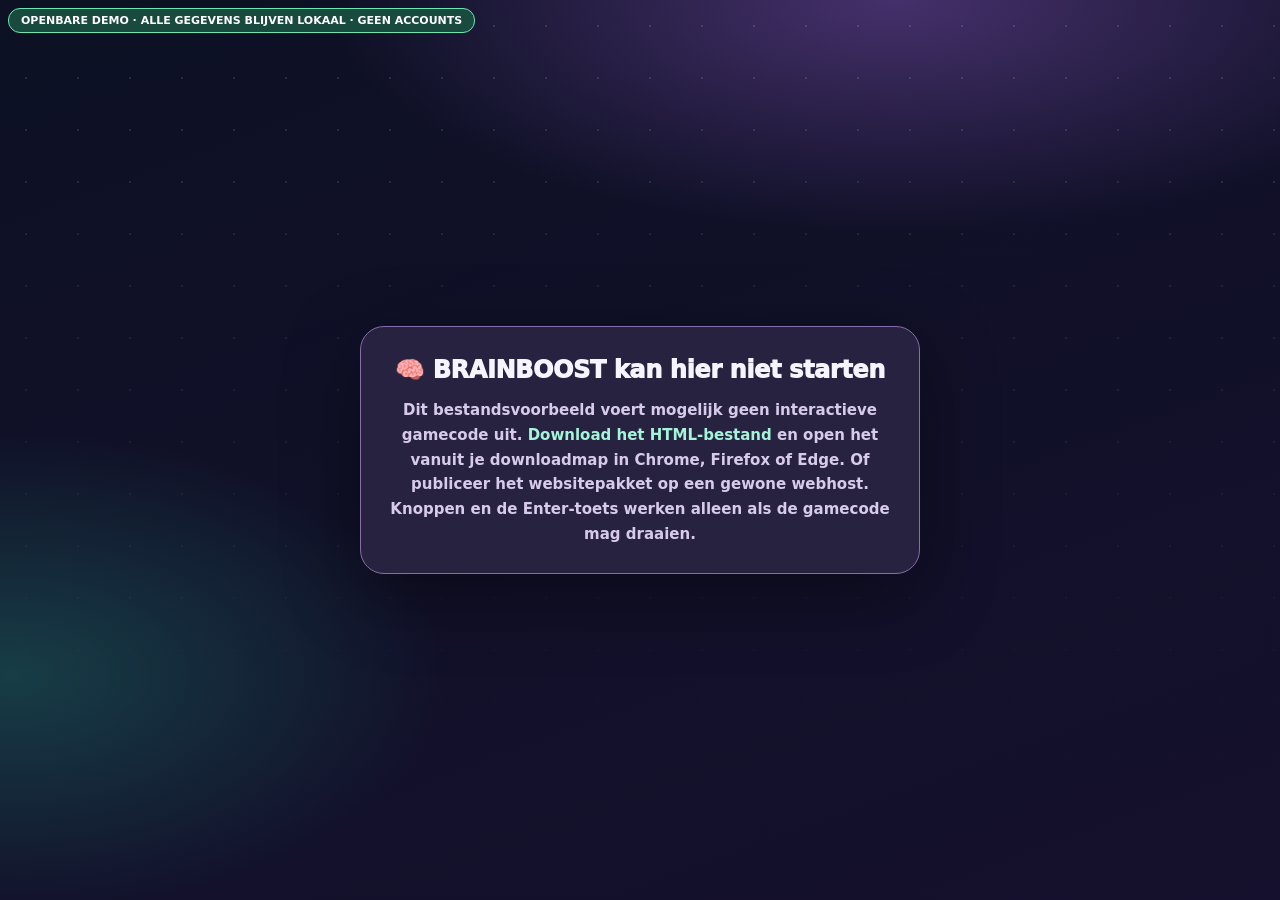
==== commit f3789596: "BRAINBOOST 5.0 demo: guest name-only start, automatic sample goals and restart" ====
--- a/brainboost-demo/index.html
+++ b/brainboost-demo/index.html
@@ -4,8 +4,8 @@
 <meta charset="utf-8">
 <meta name="viewport" content="width=device-width,initial-scale=1,viewport-fit=cover">
 <meta name="theme-color" content="#111022">
-<meta name="description" content="BRAINBOOST 5.0 — Een avontuurlijke planner en gewoontegame met begrijpelijke streaks, beloningen en een persoonlijke startgids.">
-<title>BRAINBOOST 5.0 — Presentatiedemo</title>
+<meta name="description" content="BRAINBOOST 5.0 — Speelbare gastdemo: alleen je naam invullen en direct aan de slag, zonder inloggen.">
+<title>BRAINBOOST 5.0 — Demo zonder inloggen</title>
 <link rel="icon" href="data:image/svg+xml,%3Csvg xmlns='http://www.w3.org/2000/svg' viewBox='0 0 64 64'%3E%3Crect width='64' height='64' rx='16' fill='%234e347c'/%3E%3Ctext x='32' y='45' font-size='40' text-anchor='middle'%3E%F0%9F%A7%A0%3C/text%3E%3C/svg%3E">
 <style>
 
@@ -270,7 +270,7 @@
 });
 
 (()=>{'use strict';
-const KEY='brainboost-v2', OLDKEY='brainboost-v1', DAY_MS=86400000;
+const KEY='brainboost-5-demo-guest-v1', OLDKEY='brainboost-5-demo-guest-legacy', DAY_MS=86400000;
 const $=q=>document.querySelector(q), $$=q=>[...document.querySelectorAll(q)];
 const nowDay=()=>localDate(new Date());
 const localDate=d=>[d.getFullYear(),String(d.getMonth()+1).padStart(2,'0'),String(d.getDate()).padStart(2,'0')].join('-');
@@ -811,34 +811,22 @@
 return `<div class="stats-streak-intro">${streakCard()}<div class="card stats-streak-rules"><h2>Jouw reeks, jouw tempo</h2><p class="muted">Eén dagelijks doel voltooien is genoeg voor een streakdag. Alle dagdoelen gehaald? Dan verdien je óók een perfecte dag.</p><div class="report-row"><span>🔥 Actieve dagen op rij</span><b>${st.current}</b></div><div class="report-row"><span>🏅 Beste dagreeks</span><b>${st.best}</b></div><div class="report-row"><span>✨ Perfecte dagen</span><b>${st.perfectDays}</b></div><div class="report-row"><span>🏃 Wekelijkse doelreeks</span><b>${st.weekly.current} weken</b></div><p class="notice">Vandaag telt pas mee zodra je één dagelijks doel afrondt. Rustdagen zijn neutraal. Weekdoelen zijn los van de dagreeks.</p><button class="button ghost sm" data-streak-info>Lees de volledige regels</button></div></div><div class="stats-grid"><div class="statbox big"><strong>⚡ ${money(xp())}</strong><span>TOTALE XP</span></div><div class="statbox big"><strong>🔥 ${st.current}</strong><span>ACTIEVE DAGEN OP RIJ</span></div><div class="statbox big"><strong>🏅 ${st.best}</strong><span>BESTE DAGREEKS</span></div><div class="statbox big"><strong>⏱️ ${focus}</strong><span>FOCUSBLOKKEN</span></div></div><div class="panel-grid"><div class="stack"><section class="card"><div class="card-title"><h2>Je laatste 14 dagen</h2><span class="chip">Dagdoelen</span></div><p class="small muted">Deze grafiek toont hoeveel dagdoelen je per dag haalde. Voor je streak is één afgerond dagdoel genoeg; een volledig groene dag is perfect.</p><div class="charts tall">${last.map(d=>{const x=getDayStatus(d),pct=x.pct===null?0:x.pct;return `<div class="chartcol"><div class="chartbar ${x.neutral?'neutral':''}" style="height:${x.neutral?'7':Math.max(7,pct)}%" title="${e(dateName(d))}: ${x.neutral?'rust/geen doelen':pct+'%'}"></div><span>${dateName(d,{weekday:'short'}).slice(0,2)}</span></div>`;}).join('')}</div></section><section class="card"><div class="card-title"><h2>Historie in één oogopslag</h2><span class="chip">30 dagen</span></div><div class="heatmap">${Array.from({length:30},(_,i)=>{const d=addDays(nowDay(),i-29),s=getDayStatus(d);const c=d<data.created?'future':s.rest?'rest':s.pct===null?'empty':s.pct===100?'perfect':s.pct>=50?'medium':'low';return `<div class="heat ${c}" title="${e(dateName(d))}: ${s.pct===null?'neutraal':s.pct+'%'}"></div>`}).join('')}</div><div class="heat-legend"><span>Geen activiteit</span><i class="heat empty"></i><i class="heat low"></i><i class="heat medium"></i><i class="heat perfect"></i><span>Alles gehaald</span></div></section><section class="card"><h2>🏆 Jouw mijlpalen</h2><div class="badges">${achievements.map(a=>`<div class="achievement ${a.done?'':'locked'}"><div class="aicon">${a.icon}</div><div class="achtitle">${a.title}</div><div class="achdesc">${a.need}</div></div>`).join('')}</div></section></div><div class="stack"><section class="card"><h2>Groeirapport</h2><div class="report-row"><span>🧠 Bibi’s evolutie</span><b>${stageNames[mood().stage]}</b></div><div class="report-row"><span>💚 Breinkracht</span><b>${mood().health}%</b></div><div class="report-row"><span>✅ Unieke overwinningen</span><b>${total}</b></div><div class="report-row"><span>📆 Activiteiten gepland</span><b>${data.events.length}</b></div><div class="report-row"><span>📝 Toetsen ingevoerd</span><b>${exams}</b></div><div class="report-row"><span>🎁 Schatkisten geopend</span><b>${data.chestsOpened}</b></div></section><section class="card"><h2>Weekdoelen</h2>${activeGoals(nowDay(),'weekly').length?activeGoals(nowDay(),'weekly').map(g=>`<div class="week-progress"><div class="space"><strong>${e(g.icon+' '+g.title)}</strong><span class="muted small">${weekCount(g)}/${g.times}</span></div>${progressBar(Math.round(weekCount(g)/g.times*100))}</div>`).join(''):'<p class="muted small">Je hebt nog geen weekdoelen ingesteld.</p>'}<p class="notice">Weekdoelen tellen pas na het einde van de week als gemist. Het invullen van een nieuwe gewoonte verandert eerdere dagen niet.</p></section></div></div>`;}
 function goalsPage(){const gs=activeGoals();const archived=data.goals.filter(g=>g.archived);
 return `<div class="panel-grid"><div class="stack"><section class="card"><div class="card-title"><div><div class="eyebrow">JOUW REGELS</div><h2>Mijn doelen</h2></div><button class="button" data-add-goal>+ Doel</button></div><p class="muted small" style="margin-bottom:15px">Verander of archiveer doelen wanneer je wilt. Eerder behaalde dagen, records en verdiende XP blijven bewaard.</p><div class="goal-manager">${gs.map(g=>`<article class="goal-manager-item"><span class="goal-icon">${e(g.icon)}</span><div style="flex:1"><b>${e(g.title)}</b><p class="small muted">${g.freq==='weekly'?g.times+' keer per week':'Elke dag'} · ${g.kind==='max'?'Maximaal '+g.target+' min':g.kind==='min'?'Minstens '+g.target:'Afvinken'}</p></div><button class="iconbtn" data-edit-goal="${e(g.id)}">✎</button><button class="iconbtn" data-archive-goal="${e(g.id)}">×</button></article>`).join('')||'<div class="empty">Maak jouw eerste doel.</div>'}</div>${archived.length?`<p class="small muted" style="margin-top:16px">📦 ${archived.length} gearchiveerde ${archived.length===1?'gewoonte':'gewoontes'} (historie bewaard)</p>`:''}</section><section class="card"><div class="card-title"><h2>⚙️ Instellingen</h2></div><div class="setting-row"><div><b>Spelersnaam</b><p class="small muted">Wat Bibi tegen je zegt</p></div><button class="button alt sm" data-rename>${e(data.player.name)} ✎</button></div><div class="setting-row"><div><b>Geluid</b><p class="small muted">Beloningsgeluiden aan of uit</p></div><button class="button alt sm" data-sound>${data.sound?'🔊 Aan':'🔇 Uit'}</button></div><div class="setting-row"><div><b>Back-up maken</b><p class="small muted">Download je gegevens als JSON</p></div><button class="button alt sm" data-export>⇩ Exporteer</button></div><div class="setting-row"><div><b>Back-up herstellen</b><p class="small muted">Ook compatibel met BRAINBOOST 1.0</p></div><button class="button alt sm" data-import>⇧ Importeer</button><input id="importfile" type="file" accept="application/json,.json" hidden></div><div class="setting-row"><div><b>Opnieuw beginnen</b><p class="small muted">Verwijdert doelen, historie en beloningen</p></div><button class="button danger sm" data-reset>Reset data</button></div></section></div><div class="stack"><section class="card"><div class="eyebrow">HULP BIJ JE NIEUWE GEWOONTES</div><h2>Begin klein, groei groot.</h2><p class="muted">Kies doelen die bij je passen. Drie haalbare doelen geven je meer houvast dan vijftien onmogelijke.</p><div class="tips"><p>🏃 <b>Sporten:</b> stel een weekdoel in, zodat je zelf je sportdagen kiest.</p><p>📵 <b>Schermtijd:</b> vul aan het einde van de dag je echte minuten in. Automatisch meten kan deze website niet.</p><p>🌤️ <b>Rustdagen:</b> een rustdag telt niet als mislukking.</p></div></section><section class="card"><h2>🔒 Opslag & privacy</h2><p class="muted small" style="margin-top:8px">Je gegevens blijven in de lokale opslag van deze browser. Ze worden niet naar een server gestuurd. Voor gebruik op meerdere apparaten heb je een back-up nodig. Privé-/incognitomodus kan gegevens wissen. Vriendenuitdagingen delen codes, zonder live synchronisatie.</p></section></div></div>`;}
+nction(){/*
 function onboarding(){
-  const c=data.player.color;
-  const steps=['1. Jouw naam','2. Jouw doelen','3. Zo speel je'];
-  return `<div class="onboard-bg"><section class="onboard-card" aria-label="Welkom bij BRAINBOOST">
+  return `<div class="onboard-bg"><section class="onboard-card" aria-label="BRAINBOOST speelbare gastdemo">
     <div class="onbrand"><span class="brand-icon">🧠</span><b>BRAINBOOST <span>5.0</span></b></div>
-    <div class="on-step-label"><strong>${steps[onStep-1]}</strong><span>Stap ${onStep} van 3</span></div>
-    <div class="stepper" aria-label="Voortgang kennismaking">${[1,2,3].map(i=>`<span class="${onStep>=i?'active':''}"></span>`).join('')}</div>
-    ${onStep===1?`
-      <div class="on-hero on-hero-compact"><div class="on-mascot">${brainSvg(160)}</div>
-      <div class="eyebrow">WELKOM BIJ JE NIEUWE AVONTUUR</div>
-      <h1>Jouw beste versie,<br><span class="grad-text">één dag tegelijk.</span></h1>
-      <p class="muted">Je kiest doelen, verdient punten zodra je ze echt hebt gedaan en ziet Bibi groeien.</p></div>
-      <div class="on-how"><div>🎯<b>Doelen kiezen</b></div><div>✅<b>Afvinken</b></div><div>🧠<b>Bibi groeit</b></div></div>
-      <form id="onboard-name-form"><div class="field"><label for="onname">Hoe heet je?</label><input id="onname" name="playerName" aria-label="Jouw naam" maxlength="25" required enterkeyhint="go" autocomplete="nickname" placeholder="Typ hier je naam" value="${e(onNameDraft)}"></div></form>
-      <p class="enter-hint">↵ Druk op <kbd>Enter</kbd> om verder te gaan</p>
-      <label class="small muted" style="display:block;margin-top:12px">Kies de kleur van Bibi</label>
-      <div class="color-choices">${['#f39bd5','#ad92ff','#83e6d8','#b9f09b','#ffbd86'].map(color=>`<button type="button" class="color-opt ${c===color?'selected':''}" aria-label="Kies Bibi's kleur" aria-pressed="${c===color}" data-color="${color}" style="background:${color}"></button>`).join('')}</div>`:
-      onStep===2?`
-      <div class="eyebrow">KIES WAAR JE IN WILT GROEIEN</div><h1>Kies je eerste missies 🎯</h1>
-      <p class="muted">Begin met 2 of 3 haalbare doelen. Je mag ze altijd veranderen.</p>
-      <div class="on-tip">💡 <span><b>Elke dag</b> = dagelijks één keer. <b>Per week</b> = bijvoorbeeld drie keer sporten, op dagen die jij zelf kiest.</span></div>
-      <div class="preset-list">${presets.map((g,i)=>`<button type="button" class="preset ${onChoices.has(i)?'picked':''}" aria-pressed="${onChoices.has(i)}" data-preset="${i}"><span>${g.icon}</span><div><b>${e(g.title)}</b><p class="muted small">${g.freq==='weekly'?g.times+'× per week — vrij te kiezen dagen':'Elke dag'}</p></div><i>${onChoices.has(i)?'✓':'＋'}</i></button>`).join('')}</div>
-      <p class="on-selected">✅ ${onChoices.size} ${onChoices.size===1?'doel':'doelen'} gekozen</p>`:
-      `<div class="on-hero on-hero-compact"><div class="on-mascot">${brainSvg(150)}</div><div class="eyebrow">KLAAR VOOR JE EERSTE DAG?</div><h1>Zo speel je BRAINBOOST.</h1>
-        <p class="muted">Je hebt ${onChoices.size} ${onChoices.size===1?'doel':'doelen'} gekozen. Meer hoef je niet te doen om te beginnen.</p></div>
-       <div class="on-instructions"><div><span>1</span><div><b>Open Vandaag</b><p>Daar zie je je gekozen doelen.</p></div></div><div><span>2</span><div><b>Doe iets in het echte leven</b><p>Bijvoorbeeld leren of sporten.</p></div></div><div><span>3</span><div><b>Druk op Voltooid of Bijwerken</b><p>Je verdient XP, verslaat weekbazen en bouwt een wereld op.</p></div></div></div>
-       <div class="on-tip">🔥 Je streak groeit al als je <b>één dagelijks doel</b> haalt. Je hoeft niet alles perfect te doen.</div>`}
-    <div class="onboard-btn">${onStep===1?'':`<button class="button ghost" type="button" data-back>← Terug</button>`}<button class="button on-next" type="${onStep===1?'submit':'button'}" ${onStep===1?'form="onboard-name-form"':'data-next'}>${onStep===3?'🚀 Start met mijn eerste doel':'Verder →'}</button></div>
+    <div class="on-hero on-hero-compact"><div class="on-mascot">${brainSvg(155)}</div>
+      <div class="eyebrow">SPEELBARE DEMO · GEEN ACCOUNT NODIG</div>
+      <h1>Hoi! Hoe heet jij?</h1>
+      <p class="muted">Vul alleen je naam in en ontdek BRAINBOOST samen met Bibi. Je kunt direct aan de slag!</p>
+    </div>
+    <form id="onboard-name-form" autocomplete="off">
+      <div class="field"><label for="onname">Jouw naam</label><input id="onname" name="playerName" aria-label="Jouw naam" maxlength="25" required enterkeyhint="go" autocomplete="off" placeholder="Typ hier je naam" value="${e(onNameDraft)}"></div>
+      <button class="button on-next" type="submit" style="width:100%;margin-top:14px">🚀 Start de demo</button>
+    </form>
+    <p class="enter-hint">↵ Druk op <kbd>Enter</kbd> om meteen te starten</p>
+    <div class="on-how" style="margin-top:20px"><div>🎯<b>Doelen uitproberen</b></div><div>⭐<b>XP verdienen</b></div><div>🌎<b>Wereld bouwen</b></div></div>
+    <p class="notice" style="margin-top:15px">🔒 Demo zonder inloggen. Je voortgang wordt alleen in deze browser opgeslagen, niet in je online account.</p>
   </section></div>`;
 }
 function goalDialog(g=null){const sp=g?historic(g,nowDay())||g.versions[g.versions.length-1]:null;showPopup(`<h2>${g?'Doel aanpassen':'Nieuw doel maken'} 🎯</h2><p class="muted small">Je oude prestaties blijven beschermd als je een doel aanpast.</p><form id="goalform"><div class="field"><label>Naam</label><input name="title" required maxlength="65" value="${e(sp?.title||'')}" placeholder="Bijvoorbeeld Frans leren"></div><div class="formrow"><div class="field"><label>Emoji</label><input name="icon" maxlength="6" value="${e(sp?.icon||'🎯')}"></div><div class="field"><label>Hoe vaak?</label><select name="freq"><option value="daily" ${sp?.freq!=='weekly'?'selected':''}>Elke dag</option><option value="weekly" ${sp?.freq==='weekly'?'selected':''}>Per week</option></select></div></div><div class="formrow"><div class="field"><label>Meten</label><select name="kind"><option value="check" ${sp?.kind==='check'?'selected':''}>Afvinken</option><option value="min" ${sp?.kind==='min'?'selected':''}>Minimaal aantal</option><option value="max" ${sp?.kind==='max'?'selected':''}>Maximaal aantal</option></select></div><div class="field"><label>Hoeveelheid / keer</label><input name="target" required type="number" min="1" max="10000" step="1" value="${sp?.freq==='weekly'?sp.times:sp?.target||30}"></div></div><p class="notice">Bij een weekdoel geef je het aantal keren per week op (1–7). Bij een dagelijks maximum gebruik je bijvoorbeeld <b>120 minuten schermtijd</b>.</p><div class="formactions"><button class="button ghost" type="button" data-close>Annuleren</button><button class="button" type="submit">${g?'Bewaar wijziging':'Voeg doel toe'}</button></div></form>`);
@@ -858,19 +846,21 @@
 app.innerHTML=`<div class="shell">${sideNav()}<main>${header()}${page()}<footer class="app-footer">BRAINBOOST 5.0 • Jouw vooruitgang blijft in deze browser • <span>Elk stapje telt 💜</span></footer></main></div>`;}
 function navigate(to){if(!['today','planner','arena','world','quests','story','friends','collection','bibi','stats','goals'].includes(to))return;view=to;render();window.scrollTo({top:0,behavior:'instant'});}
 
+nction(){/*
 function advanceOnboarding(){
   if(data.onboarded)return;
-  if(onStep===1){
-    const name=String($('#onname')?.value??onNameDraft).trim();
-    if(!name){toast('Vul eerst je naam in.');$('#onname')?.focus();return;}
-    onNameDraft=name.slice(0,25);data.player.name=onNameDraft;save();
-  }
-  if(onStep===3){
-    if(!onChoices.size){toast('Kies ten minste één doel.');onStep=2;render();return;}
-    data.goals=[...onChoices].map(i=>newGoal(presets[i]));
-    data.onboarded=true;data.created=nowDay();save();navigate('today');
-    toast(`Welkom, ${data.player.name}! Kies je eerste doel. 🚀`);
-  }else{onStep++;render();}
+  const name=String($('#onname')?.value??onNameDraft).trim().slice(0,25);
+  if(!name){toast('Vul eerst je naam in.');$('#onname')?.focus();return;}
+  onNameDraft=name;
+  data.player.name=name;
+  data.created=nowDay();
+  // The demo starts immediately with three editable example goals.
+  // No registration, email address, password or account backend is used.
+  data.goals=presets.slice(0,3).map(goal=>newGoal(goal,data.created));
+  data.onboarded=true;
+  save();
+  navigate('today');
+  toast(`Welkom, ${data.player.name}! Veel plezier met de demo. 🚀`);
 }
 
 // ===== BRAINBOOST 5.0: Living Worlds Edition =====
@@ -973,6 +963,14 @@
  ev.preventDefault();advanceOnboarding();
 });
 document.addEventListener('click',ev=>{const btn=ev.target?.closest?.('button');if(!btn)return;const d=btn.dataset;
+nction(){/*
+if('demoNew' in d){
+  if(!confirm('Een nieuwe gastdemo beginnen? De voortgang van deze gast in deze browser wordt gewist.'))return;
+  try{localStorage.removeItem(KEY)}catch{}
+  data=initial();view='today';selected=nowDay();onStep=1;onChoices=new Set([0,1,2]);onNameDraft='';
+  render();$('#onname')?.focus();return;
+}
+
 if(d.nav){navigate(d.nav);return;}
 if('friendCreate'in d){makeChallenge();return;}
 if('friendImport'in d){importChallengeDialog();return;}
